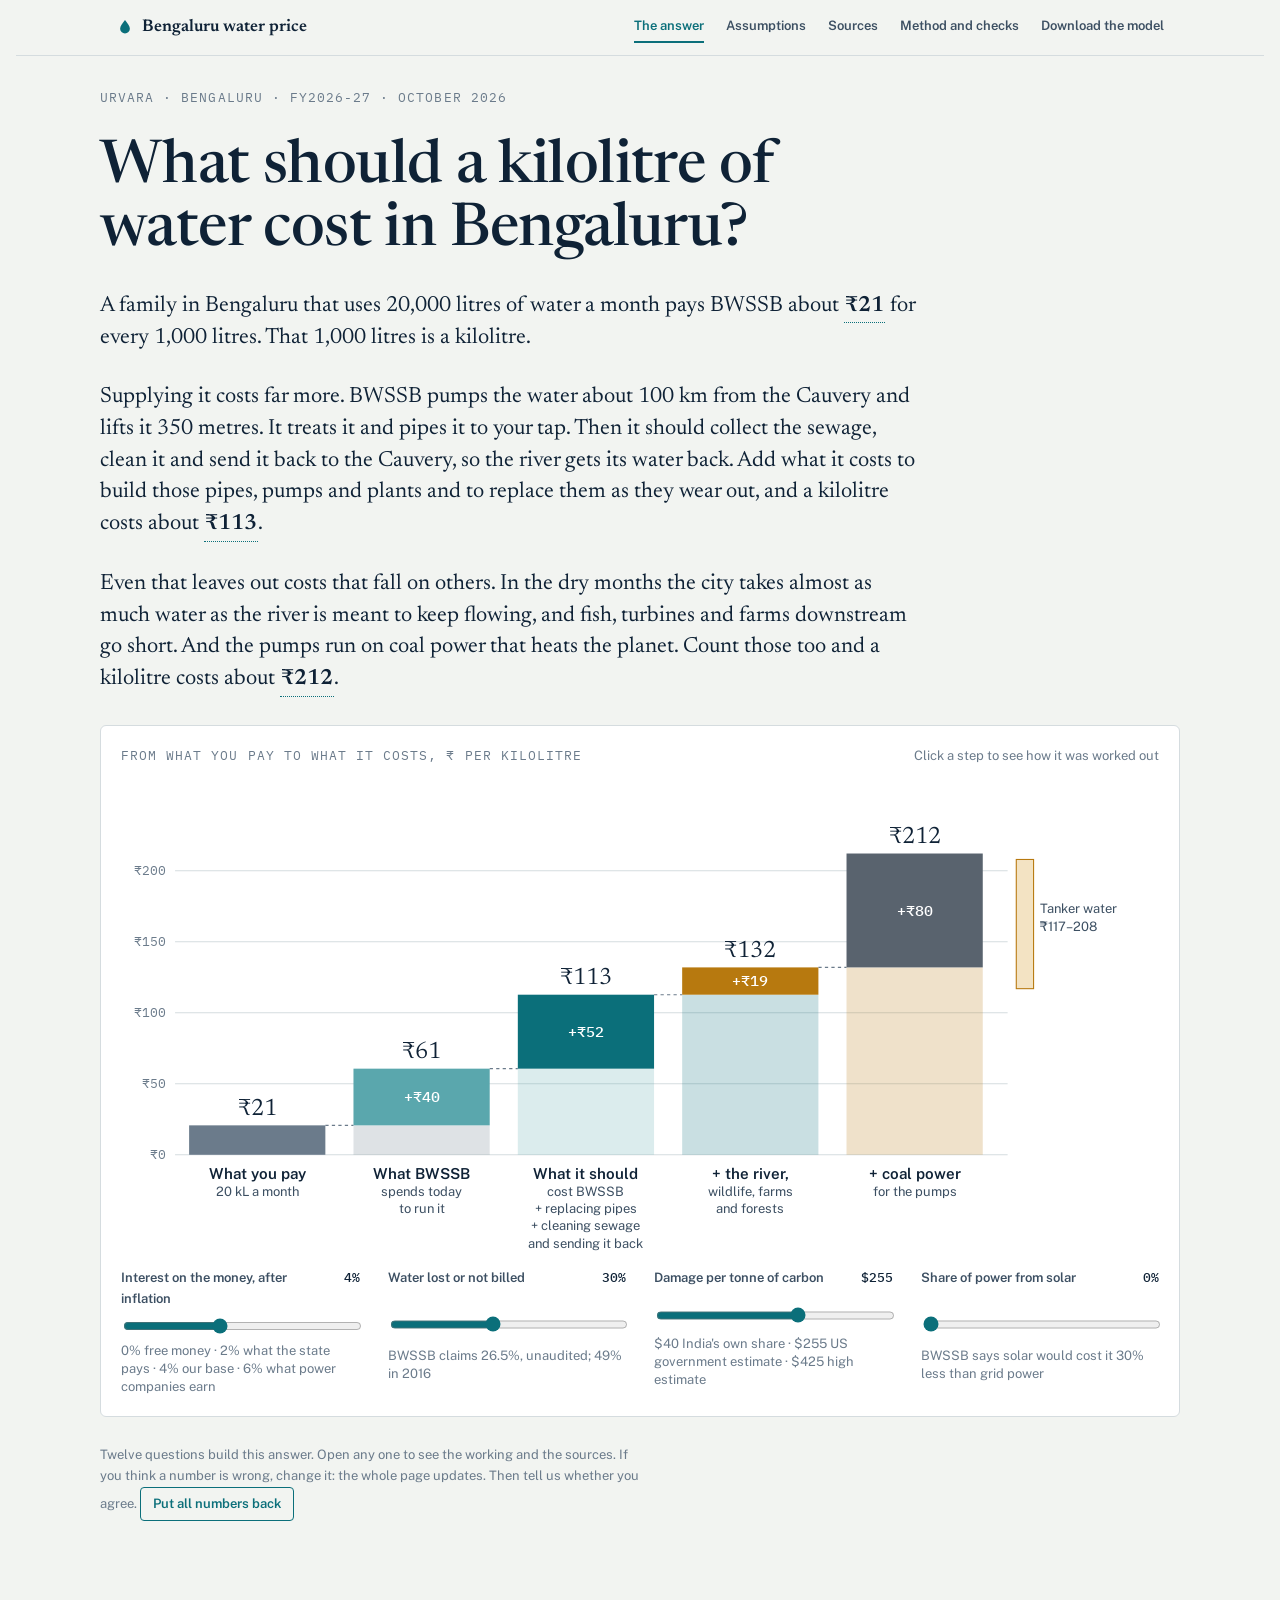
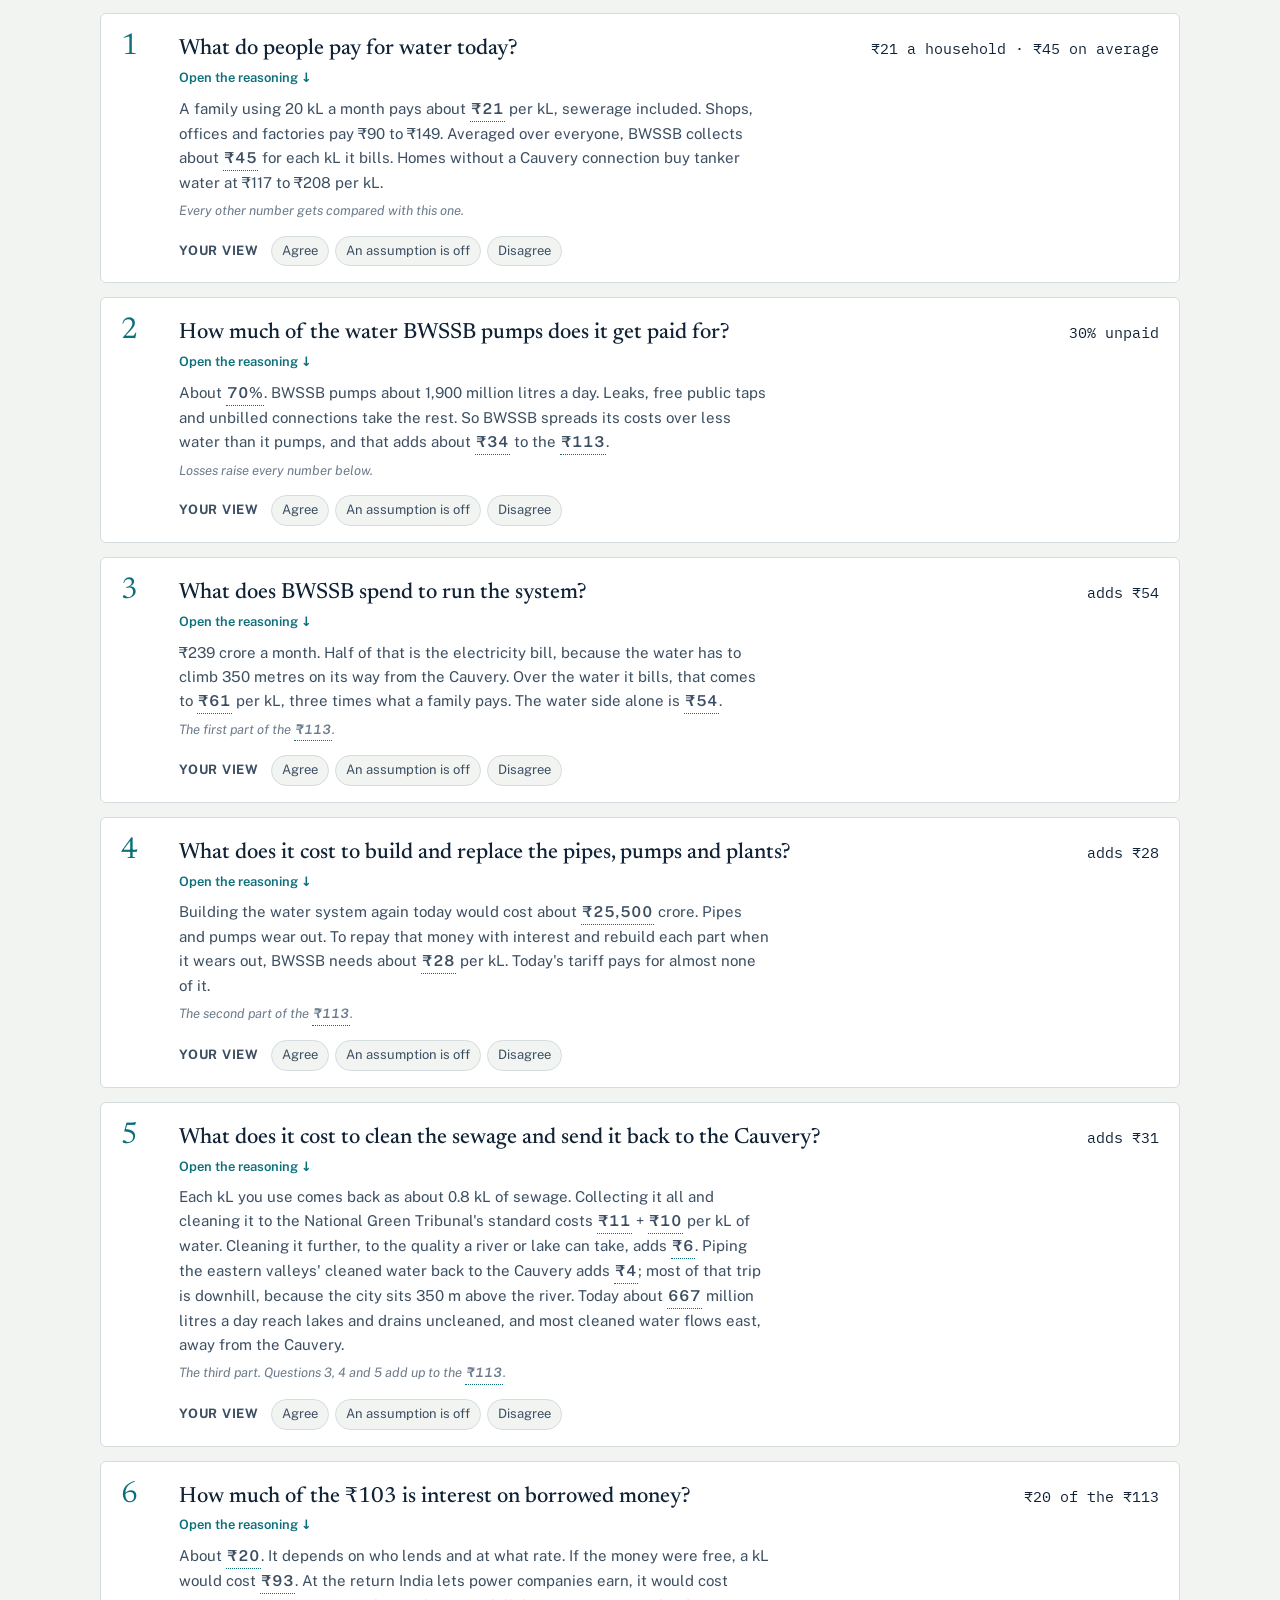
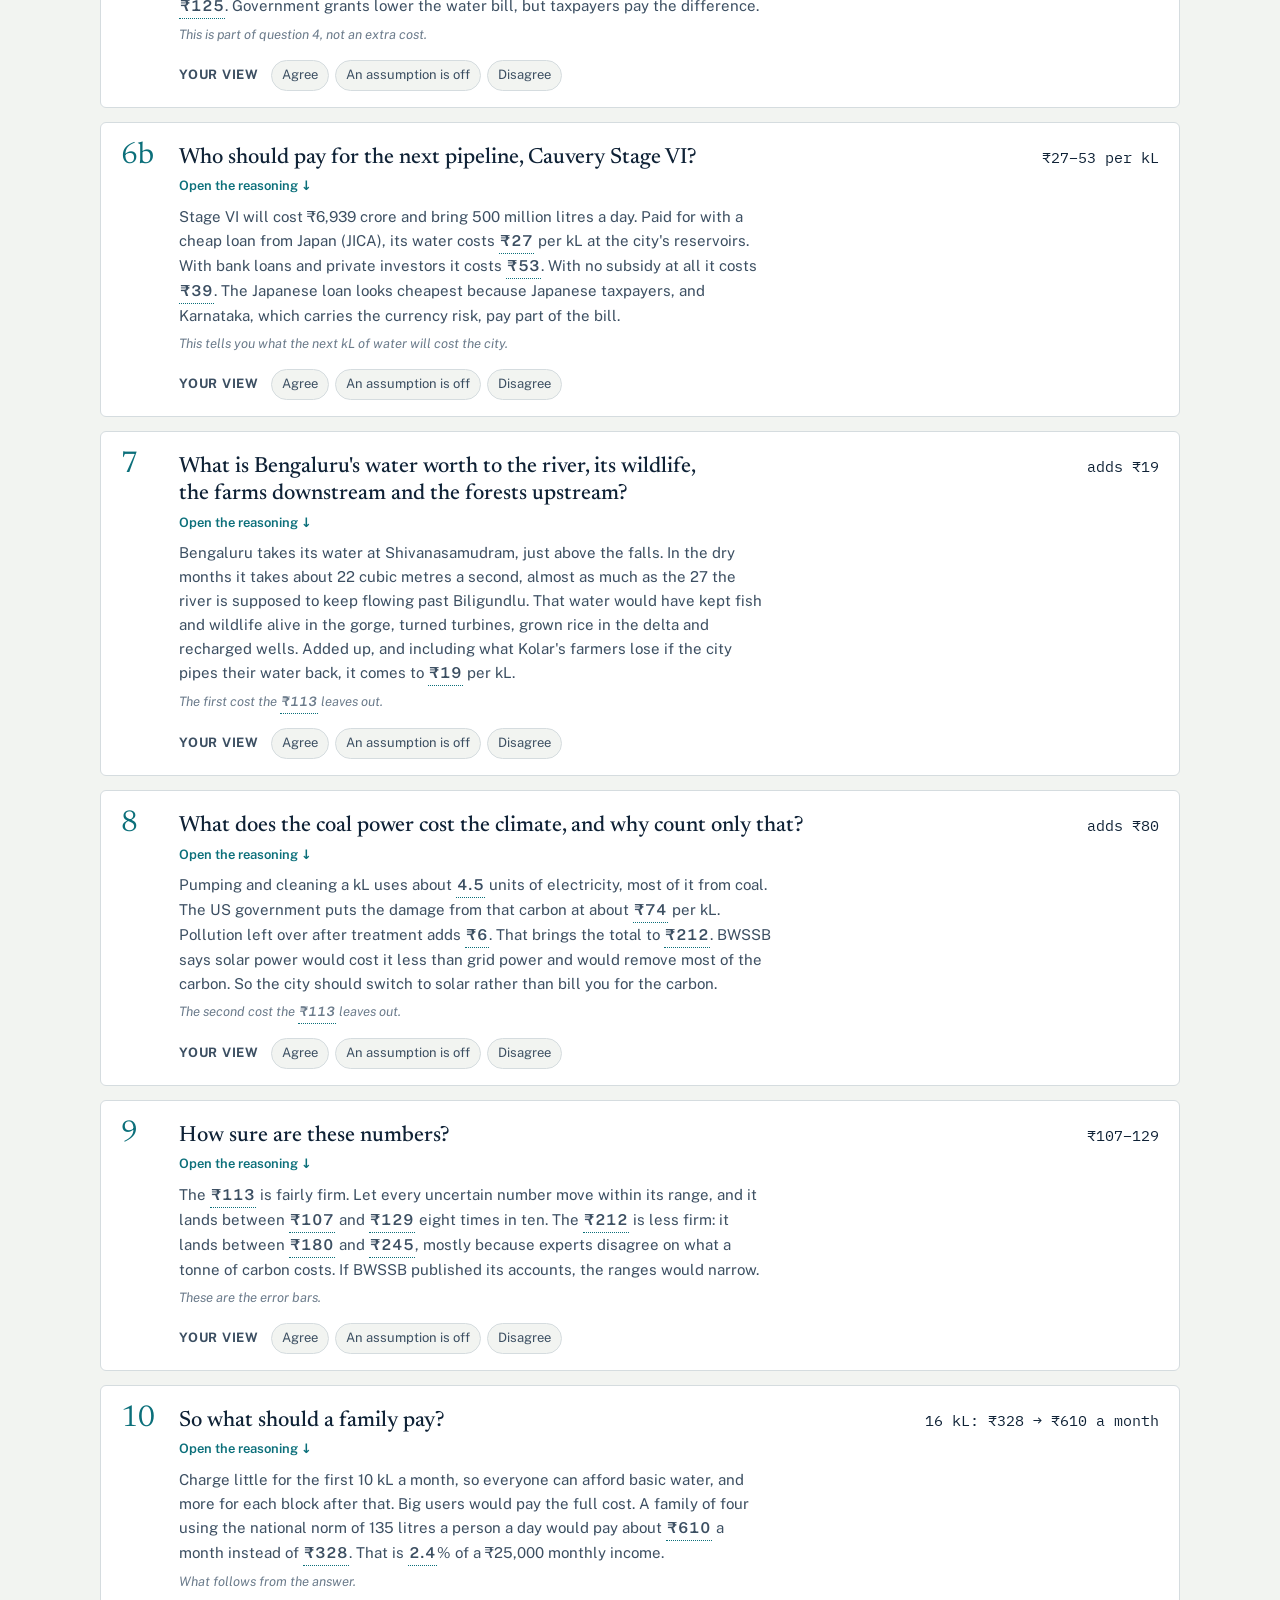
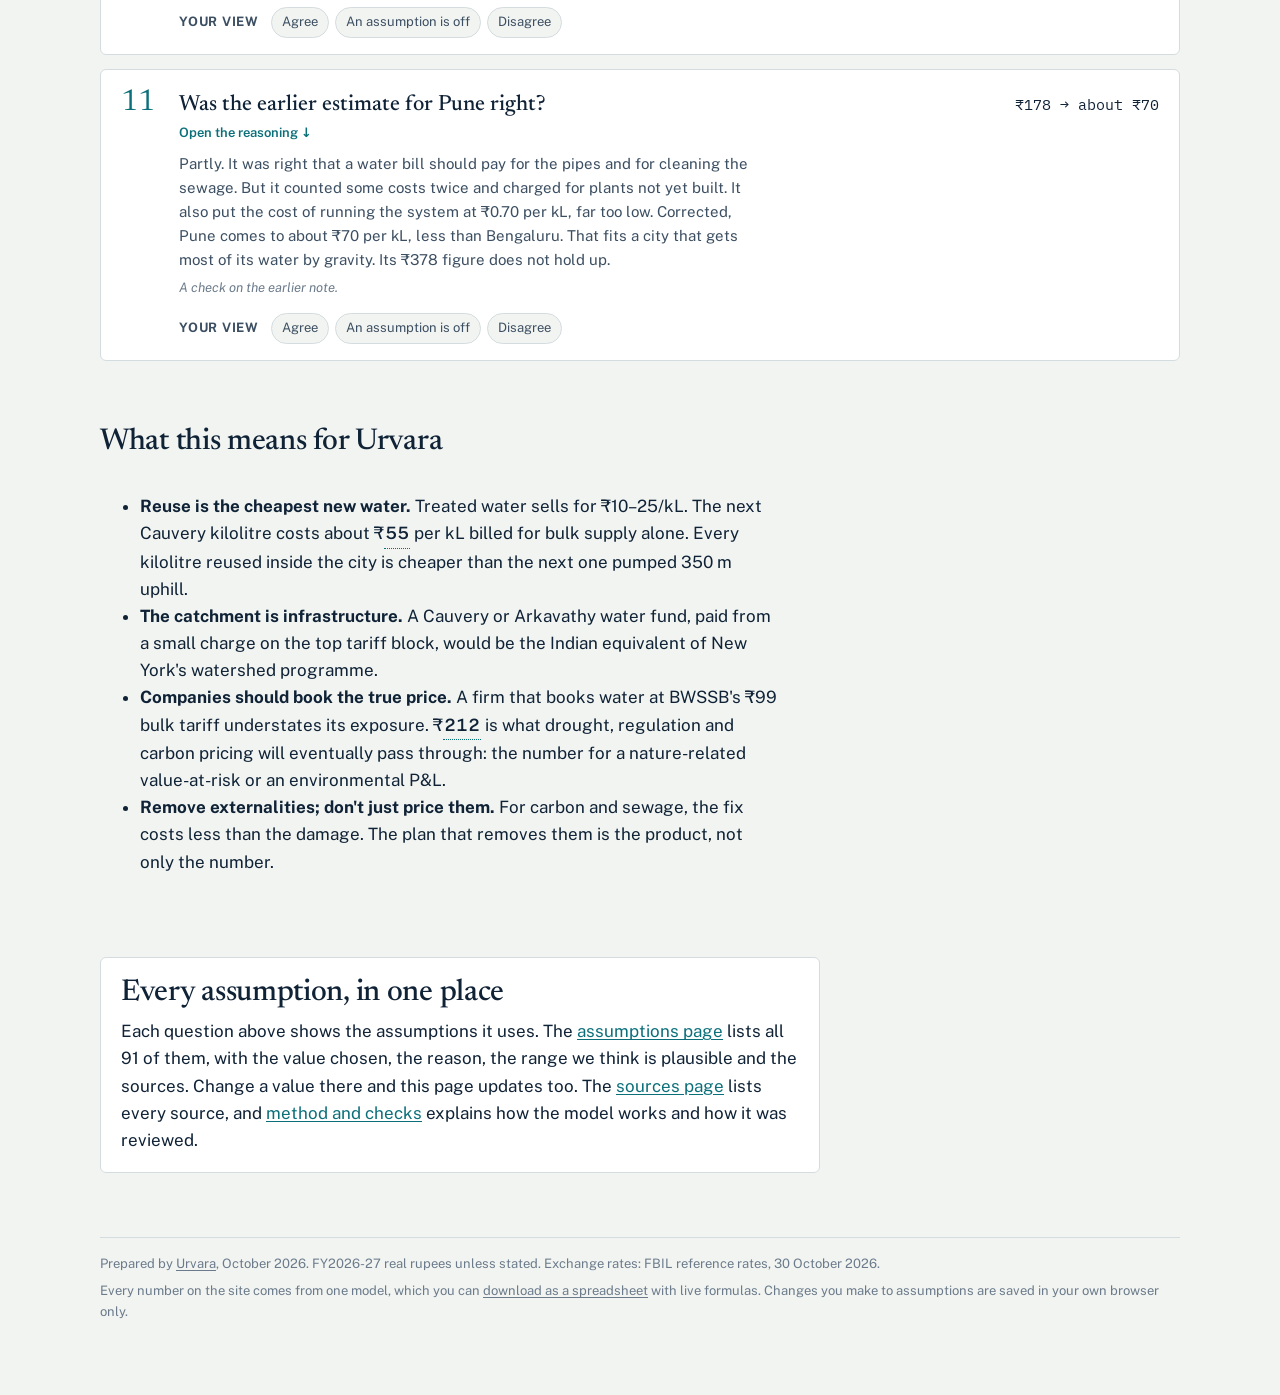
==== index.html @ f4e7eac3 "Publish the Bengaluru water price site Question-by-question answer to what a kilolitre of water shou" ====
<!doctype html>
<html lang="en">
<head>
<meta charset="utf-8">
<meta name="viewport" content="width=device-width,initial-scale=1,viewport-fit=cover">
<title>What should a kilolitre of water cost in Bengaluru?</title>
<meta name="description" content="A question-by-question answer to the true price of water in Bengaluru, from what households pay (₹21 a kilolitre) to what it costs to supply, clean, return and replace. Every assumption is sourced and editable.">
<meta property="og:title" content="What should a kilolitre of water cost in Bengaluru?">
<meta property="og:description" content="A question-by-question answer to the true price of water in Bengaluru, from what households pay (₹21 a kilolitre) to what it costs to supply, clean, return and replace. Every assumption is sourced and editable.">
<link rel="icon" href="data:image/svg+xml,%3Csvg%20xmlns%3D%22http%3A%2F%2Fwww.w3.org%2F2000%2Fsvg%22%20viewBox%3D%220%200%2024%2024%22%3E%3Cpath%20d%3D%22M12%202.5c3.6%204.6%206.5%208.3%206.5%2011.7a6.5%206.5%200%200%201-13%200C5.5%2010.8%208.4%207.1%2012%202.5z%22%20fill%3D%22%230b6f7a%22%2F%3E%3C%2Fsvg%3E">
<link rel="preconnect" href="https://fonts.googleapis.com">
<link rel="preconnect" href="https://fonts.gstatic.com" crossorigin>
<link rel="stylesheet" href="https://fonts.googleapis.com/css2?family=Newsreader:opsz,wght@6..72,400;6..72,500;6..72,600&family=Public+Sans:ital,wght@0,400;0,500;0,600;0,700;1,400&family=IBM+Plex+Mono:wght@400;500&display=swap">
<link rel="stylesheet" href="assets/site.css">
<style>html,body{margin:0}[hidden]{display:none!important}img{max-width:100%}</style>
</head>
<body>
<nav class="site-nav" aria-label="Site"><div class="in" style="padding-left:max(16px,env(safe-area-inset-left,0px));padding-right:max(16px,env(safe-area-inset-right,0px))"><a class="brand" href="index.html"><svg viewBox="0 0 24 24" aria-hidden="true"><path d="M12 2.5c3.6 4.6 6.5 8.3 6.5 11.7a6.5 6.5 0 0 1-13 0C5.5 10.8 8.4 7.1 12 2.5z" fill="var(--water)"/></svg>Bengaluru water price</a><a class="l" href="index.html" aria-current="page">The answer</a><a class="l" href="assumptions.html">Assumptions</a><a class="l" href="sources.html">Sources</a><a class="l" href="method.html">Method and checks</a><a class="l" href="downloads/bengaluru-water-price-model.xlsx" download>Download the model</a></div></nav>
<div class="wrap" id="top">
<header class="hero">
  <div class="eyebrow">Urvara · Bengaluru · FY2026-27 · October 2026</div>
  <h1>What should a kilolitre of water cost in Bengaluru?</h1>
  <div class="lede col prose">
    <p>A family in Bengaluru that uses 20,000 litres of water a month pays BWSSB about <span data-k="r.hh_rate_20" data-pre="₹">0</span> for every 1,000 litres. That 1,000 litres is a kilolitre.</p>
    <p>Supplying it costs far more. BWSSB pumps the water about 100 km from the Cauvery and lifts it 350 metres. It treats it and pipes it to your tap. Then it should collect the sewage, clean it and send it back to the Cauvery, so the river gets its water back. Add what it costs to build those pipes, pumps and plants and to replace them as they wear out, and a kilolitre costs about <span data-k="r.financial" data-pre="₹">0</span>.</p>
    <p>Even that leaves out costs that fall on others. In the dry months the city takes almost as much water as the river is meant to keep flowing, and fish, turbines and farms downstream go short. And the pumps run on coal power that heats the planet. Count those too and a kilolitre costs about <span data-k="r.social" data-pre="₹">0</span>.</p>
  </div>

  <div class="figure answerfig">
    <div class="answer-head"><span class="eyebrow">From what you pay to what it costs, ₹ per kilolitre</span><span class="small">Click a step to see how it was worked out</span></div>
    <svg id="answerbar" viewBox="0 0 960 430" role="img" aria-label="A staircase from what a family pays per kilolitre to what it costs: ₹21 paid, BWSSB's running cost, its full cost, then the farmers and forests, then the climate"></svg>
    <div class="levers">
      <div class="lever"><label for="lv-wacc">Interest on the money, after inflation <output data-var="wacc_real"></output></label><input type="range" id="lv-wacc" data-var="wacc_real"><span class="hint">0% free money · 2% what the state pays · 4% our base · 6% what power companies earn</span></div>
      <div class="lever"><label for="lv-nrw">Water lost or not billed <output data-var="nrw"></output></label><input type="range" id="lv-nrw" data-var="nrw"><span class="hint">BWSSB claims 26.5%, unaudited; 49% in 2016</span></div>
      <div class="lever"><label for="lv-scc">Damage per tonne of carbon <output data-var="scc_usd" data-fmt="usd"></output></label><input type="range" id="lv-scc" data-var="scc_usd"><span class="hint">$40 India's own share · $255 US government estimate · $425 high estimate</span></div>
      <div class="lever"><label for="lv-re">Share of power from solar <output data-var="re_share"></output></label><input type="range" id="lv-re" data-var="re_share"><span class="hint">BWSSB says solar would cost it 30% less than grid power</span></div>
    </div>
  </div>
  <p class="small col">Twelve questions build this answer. Open any one to see the working and the sources. If you think a number is wrong, change it: the whole page updates. Then tell us whether you agree. <span class="changed changed-count" hidden></span> <button class="btn" type="button" data-reset-all>Put all numbers back</button></p>
  <div class="vprog small" id="vprog"></div>
</header>

<section class="qs" aria-label="The questions">

<article class="q" id="q1" data-q="q1" data-vars="revenue_cr_m,tariff_escalation,tanker_rs_kl,sanchari_rs_kl">
  <button class="q-head" type="button" aria-expanded="false"><span class="q-n">1</span><span class="q-t">What do people pay for water today?</span><span class="q-a"><span data-k="r.hh_rate_20" data-pre="₹">21</span> a household · <span data-k="r.avg_revenue" data-pre="₹">45</span> on average</span></button>
  <p class="q-s">A family using 20 kL a month pays about <span data-k="r.hh_rate_20" data-pre="₹">0</span> per kL, sewerage included. Shops, offices and factories pay ₹90 to ₹149. Averaged over everyone, BWSSB collects about <span data-k="r.avg_revenue" data-pre="₹">0</span> for each kL it bills. Homes without a Cauvery connection buy tanker water at ₹117 to ₹208 per kL. <span class="q-role">Every other number gets compared with this one.</span></p>
  <div class="q-body" hidden>
    <div class="col prose">
      <p>BWSSB revised its tariff in April 2025, the first change since 2014, and added a 3% automatic rise every April. In FY27 the domestic slabs are ₹8.76, 14.42, 35.02 and 56.65 per kL, plus a sanitary charge of 50% of the water charge and a meter charge.</p>
    </div>
    <div class="tablewrap"><table>
      <thead><tr><th>Who</th><th>What they pay</th><th class="r">₹/kL</th></tr></thead>
      <tbody>
        <tr><td>Household, 8 kL a month</td><td>₹<span data-k="tb.today8">114</span> a month</td><td class="r"><span data-k="tb.rate8" data-d="1">14.3</span></td></tr>
        <tr><td>Household, 20 kL a month</td><td>₹<span data-k="r.hh_bill_20">415</span> a month</td><td class="r"><span data-k="r.hh_rate_20" data-d="1">20.7</span></td></tr>
        <tr><td>Household, 40 kL a month</td><td>₹<span data-k="tb.today40">–</span> a month</td><td class="r"><span data-k="tb.rate40" data-d="1">–</span></td></tr>
        <tr><td>Commercial and bulk users</td><td>₹60–99/kL + 50% sanitary</td><td class="r">90–149</td></tr>
        <tr><td>BWSSB average, all users</td><td>₹182 cr a month billed, excluding ~₹18 cr of penalties, over water billed</td><td class="r"><span data-k="r.avg_revenue" data-d="1">45</span></td></tr>
        <tr><td>BWSSB Sanchari Cauvery tanker</td><td>₹1,290 for 12 kL</td><td class="r">107</td></tr>
        <tr><td>Private tanker, 2026</td><td>₹1,400–2,500 for 12 kL</td><td class="r">117–208</td></tr>
      </tbody></table></div>
    <div class="col prose"><p>The tanker market does not show the true price. It sells untreated groundwater from an over-drawn aquifer with a cartel margin. It does show that Bengaluru already pays the full cost of water. It just makes the households the pipes don't reach pay it, for worse water. Roughly 40% of the city's water still comes from borewells and tankers; question 9 notes what that would add.</p></div>
  </div>
</article>

<article class="q" id="q2" data-q="q2" data-vars="prod_mld,nrw,nrw_phys_share,nrw_efficient">
  <button class="q-head" type="button" aria-expanded="false"><span class="q-n">2</span><span class="q-t">How much of the water BWSSB pumps does it get paid for?</span><span class="q-a"><span data-k="x.nrw" data-pct data-post="%">30%</span> unpaid</span></button>
  <p class="q-s">About <span data-k="tb.billed_share" data-pct data-post="%">0</span>. BWSSB pumps about 1,900 million litres a day. Leaks, free public taps and unbilled connections take the rest. So BWSSB spreads its costs over less water than it pumps, and that adds about <span data-k="tb.loss_part" data-pre="₹">0</span> to the <span data-k="r.financial" data-pre="₹">0</span>. <span class="q-role">Losses raise every number below.</span></p>
  <div class="q-body" hidden>
    <div class="col prose">
      <p><b>How much is drawn.</b> The design capacity of Stages I–V is 2,225 MLD. Reported drawal runs from 1,650 MLD (WELL Labs, September 2026) to 1,940 MLD (New Indian Express, August 2026). Stage V drew only about 350 of its 775 MLD for 18 months after it opened, because the 110 villages it was built for were still being connected: 89,000 connections by April 2025 against a target of 4 lakh. The model uses 1,900 MLD.</p>
      <p><b>How much is lost.</b> BWSSB says non-revenue water fell from about 51% to 26.5%. The World Bank says 27–28%. No independent water-balance audit exists, and the figure was 49% in 2016. The model uses 30%.</p>
      <p><b>Which losses count.</b> In 2016 about half the losses were physical leaks and half commercial: water used but not billed, including 7,477 free public taps. Commercial losses are water people drink, so they belong in "what it costs to deliver a kL" but not in "what it costs per kL billed". Leaks also recharge the aquifer.</p>
    </div>
    <div class="tablewrap"><table>
      <thead><tr><th>The same full financial cost, divided three ways</th><th class="r">₹/kL</th></tr></thead>
      <tbody>
        <tr><td>Per kL billed (used throughout this page)</td><td class="r"><span data-k="r.financial">104</span></td></tr>
        <tr><td>Per kL delivered, counting water used but not billed</td><td class="r"><span data-k="r.financial_delivered">86</span></td></tr>
        <tr><td>Per kL billed at the 20% losses a regulator would allow</td><td class="r"><span data-k="r.financial_efficient">91</span></td></tr>
      </tbody></table></div>
    <div class="col prose"><p><b>Two official numbers fit this.</b> BWSSB's Chief Engineer gave ₹41/kL as the "average cost of water" in July 2024; the chairman said ₹54/kL in May 2026. Operating spend over water <i>produced</i> gives ₹<span data-k="r.cash_prod">43</span>; over water <i>billed</i>, ₹<span data-k="r.cash">62</span>. The dates differ, and the chairman may include some loan servicing. So this shows the two figures are consistent, not that they reconcile exactly.</p></div>
  </div>
</article>

<article class="q" id="q3" data-q="q3" data-vars="opex_cr_m,energy_cr_m,opex_index,electricity_rs_kwh,sew_share_other,sew_energy_cr_m,reserve_pct">
  <button class="q-head" type="button" aria-expanded="false"><span class="q-n">3</span><span class="q-t">What does BWSSB spend to run the system?</span><span class="q-a">adds <span data-k="tb.a_run" data-pre="₹">54</span></span></button>
  <p class="q-s">₹239 crore a month. Half of that is the electricity bill, because the water has to climb 350 metres on its way from the Cauvery. Over the water it bills, that comes to <span data-k="r.cash" data-pre="₹">0</span> per kL, three times what a family pays. The water side alone is <span data-k="tb.a_run" data-pre="₹">0</span>. <span class="q-role">The first part of the <span data-k="r.financial" data-pre="₹">103</span>.</span></p>
  <div class="q-body" hidden>
    <div class="col prose">
      <p><b>Why Bengaluru is expensive.</b> Most Indian cities take water by gravity from a nearby reservoir. Bengaluru sits about 350 m above the Cauvery at TK Halli and 100–120 km away. JICA's design consultant gives 120 km and 360 m; the World Bank and S. Vishwanath have used 300 m. Every litre passes through pumping stations at TK Halli, Harohalli and Tataguni. BWSSB's Cauvery power bill was ₹86 cr a month in October 2025, and all its electricity ₹124 cr of ₹239 cr in August 2025.</p>
      <p>That is ₹<span data-k="r.cash_energy">32</span> per kL billed for power alone, more than a household pays for water and sewerage together. At KERC's HT-1 tariff the bill implies about <span data-k="r.kwh_prod" data-d="1">2.8</span> kWh per kL produced across all loads. Vishwanath's figure for the bulk lift alone is 1.88 kWh per kL.</p>
      <p><b>What is assumed.</b> The ₹239 cr is treated as pure operating cost, which is how The Hindu reported it ("not accounting for debt repayment and depreciation"). BWSSB publishes no recent audited accounts. If ₹40–50 cr a month were loan servicing, the utility's full cost would fall by ₹10–12. The split between water and sewerage is also an assumption; the cards below show it.</p>
    </div>
    <div class="tablewrap"><table>
      <thead><tr><th>Line</th><th class="r">₹/kL billed</th></tr></thead>
      <tbody>
        <tr><td>Electricity, all of BWSSB</td><td class="r"><span data-k="r.cash_energy" data-d="1">32</span></td></tr>
        <tr><td>Today's cash cost, water and sewerage</td><td class="r"><span data-k="r.cash" data-d="1">62</span></td></tr>
        <tr><td>Of which water operations</td><td class="r"><span data-k="r.l_water_om" data-d="1">51</span></td></tr>
        <tr><td>+ Working capital, about a month of opex</td><td class="r"><span data-k="r.l_reserve" data-d="1">3</span></td></tr>
        <tr class="total"><td>Added to the answer by this question</td><td class="r"><span data-k="tb.a_run" data-d="1">54</span></td></tr>
      </tbody></table></div>
  </div>
</article>

<article class="q" id="q4" data-q="q4" data-vars="bulk_cap_mld,bulk_cr_mld,dist_km,dist_cr_km,misc_cr,life_bulk,life_misc,wacc_real">
  <button class="q-head" type="button" aria-expanded="false"><span class="q-n">4</span><span class="q-t">What does it cost to build and replace the pipes, pumps and plants?</span><span class="q-a">adds <span data-k="r.l_water_cap" data-pre="₹">28</span></span></button>
  <p class="q-s">Building the water system again today would cost about <span data-k="tb.water_assets" data-pre="₹" data-r="500">0</span> crore. Pipes and pumps wear out. To repay that money with interest and rebuild each part when it wears out, BWSSB needs about <span data-k="r.l_water_cap" data-pre="₹">0</span> per kL. Today's tariff pays for almost none of it. <span class="q-role">The second part of the <span data-k="r.financial" data-pre="₹">103</span>.</span></p>
  <div class="q-body" hidden>
    <div class="col prose">
      <p><b>How the ₹28 is worked out.</b> Each part of the system is priced at what it would cost to build today. For each part, the model works out a fixed yearly payment that repays the money with interest over the part's life, so the city can rebuild it when it wears out. Think of it as a home loan that never ends. That one payment covers interest, repayment and replacement, so the model does not add depreciation or maintenance spending on top. That would count the same money twice.</p>
      <p><b>What the system would cost to build.</b> The intake, treatment plants, 100-plus km of big pipes and pumping stations are priced at ₹7 crore for each million litres a day they can carry. Stage V cost ₹5.6 to 7.1 crore, and Stage VI is budgeted at ₹13.9 crore. The 14,194 km of pipes under the city's streets are priced at ₹0.6 crore per km, including tanks and boosters. That last figure is the least certain number in this question.</p>
    </div>
    <div class="tablewrap"><table>
      <thead><tr><th>Asset</th><th class="r">Replacement cost, ₹ cr</th><th class="r">Life, years</th><th class="r">₹/kL billed</th></tr></thead>
      <tbody>
        <tr><td>Bulk supply, 2,225 MLD</td><td class="r"><span data-k="tb.as_bulk">15,575</span></td><td class="r"><span data-k="x.life_bulk">40</span></td><td class="r"><span data-k="tb.c_bulk" data-d="1">–</span></td></tr>
        <tr><td>Distribution, 14,194 km</td><td class="r"><span data-k="tb.as_dist">8,516</span></td><td class="r"><span data-k="x.life_bulk">40</span></td><td class="r"><span data-k="tb.c_dist" data-d="1">–</span></td></tr>
        <tr><td>Meters, IT, buildings</td><td class="r"><span data-k="x.misc_cr">1,500</span></td><td class="r"><span data-k="x.life_misc">15</span></td><td class="r"><span data-k="tb.c_misc" data-d="1">–</span></td></tr>
        <tr class="total"><td>Added to the answer by this question</td><td class="r"><span data-k="tb.water_assets">25,591</span></td><td></td><td class="r"><span data-k="r.l_water_cap" data-d="1">28</span></td></tr>
      </tbody></table></div>
  </div>
</article>

<article class="q" id="q5" data-q="q5" data-vars="return_on,sewage_mld,treated_mld,decentral_mld,return_factor,upgrade_rs_kl,sewer_km,sewer_cr_km,stp_cr_mld,life_sewer,life_stp,basin_loss,polish_rs_kl,ret_cr_mld,ret_kwh,ret_om_rs_kl">
  <button class="q-head" type="button" aria-expanded="false"><span class="q-n">5</span><span class="q-t">What does it cost to clean the sewage and send it back to the Cauvery?</span><span class="q-a">adds <span data-k="tb.a_sew" data-pre="₹">21</span></span></button>
  <p class="q-s">Each kL you use comes back as about 0.8 kL of sewage. Collecting it all and cleaning it to the National Green Tribunal's standard costs <span data-k="r.l_sew_om" data-pre="₹">0</span> + <span data-k="r.l_sew_cap" data-pre="₹">0</span> per kL of water. Cleaning it further, to the quality a river or lake can take, adds <span data-k="r.l_polish" data-pre="₹">6</span>. Piping the eastern valleys' cleaned water back to the Cauvery adds <span data-k="r.l_convey" data-pre="₹">4</span>; most of that trip is downhill, because the city sits 350 m above the river. Today about <span data-k="r.gap_mld">667</span> million litres a day reach lakes and drains uncleaned, and most cleaned water flows east, away from the Cauvery. <span class="q-role">The third part. Questions 3, 4 and 5 add up to the <span data-k="r.financial" data-pre="₹">113</span>.</span></p>
  <div class="q-body" hidden>
    <div class="col prose">
      <p><b>How much sewage.</b> BWSSB treats about 1,213 MLD in 34 plants. Apartment and campus plants, which the city requires of large buildings, treat roughly another 150–370 MLD; the model uses 250. Estimates of how much the city generates run from 1,480 MLD (Economic Survey 2025-26) to 2,130 MLD (BWSSB, July 2025) to 2,580 MLD (the minister, September 2026). The official figure is low because it leaves out sewage made from borewell water. The model uses 2,130 MLD.</p>
      <p><b>What it costs.</b> BWSSB's nine new plants, built to NGT nutrient norms, cost ₹2,071 cr for 535 MLD, or ₹3.9 cr per MLD. The sewer network is 11,894 km (BWSSB, 2024). Today's sewerage running cost is about ₹<span data-k="r.sew_unit_today" data-d="1">12</span> per kL treated, plus ₹<span data-k="x.upgrade_rs_kl">3</span> for nutrient removal and polishing.</p>
      <p><b>Who should pay.</b> The model spreads sewer and plant costs over all sewage, including sewage made from borewell water, and charges each kL of piped water only for the sewage it creates. About ₹<span data-k="tb.borewell_gap_cr">1,040</span> cr a year of sewerage cost belongs to borewell users. Today they pay a flat ₹130 a month. Question 10 proposes a metered charge.</p>
      <p><b>Sending it back.</b> Bengaluru drains through three valleys. The Vrishabhavathi valley flows west into the Arkavathy and back to the Cauvery. The Hebbal and Koramangala–Challaghatta valleys flow east: today their cleaned water goes to the Kolar and Chikkaballapur tanks through the K-C Valley and H-N Valley schemes, and the rest to the South Pennar. To give the Cauvery its water back, the eastern water has to be pumped over the ridge, about 70–120 m, and then flows down to the river. The K-C and H-N Valley pipelines cost ₹3.05 and ₹4.5 crore for each million litres a day they carry, so the model uses ₹3.75. Cleaning to river quality costs more than the tribunal's standard: BWSSB's tertiary plant in Vrishabhavathi Valley runs at ₹10–12 per kL, so the model adds ₹7 on top of the nutrient removal already counted.</p>
      <p>Sending the eastern water west would take it away from Kolar's tanks, which now depend on it. Question 7 puts a number on that: on current evidence, Kolar's farmers lose more than the Cauvery gains. The switch shows the price both ways. <label class="tog"><input type="checkbox" data-tog="return_on" checked> Pipe the eastern valleys' water back to the Cauvery</label></p>
      <p><b>Apartments that run their own plants</b> already pay for treatment twice: once in their own STP and once through the sanitary charge on their BWSSB bill. A sewerage charge tied to what is actually sent to BWSSB's sewers would fix that.</p>
    </div>
    <div class="tablewrap"><table>
      <thead><tr><th>Line</th><th class="r">₹/kL billed</th></tr></thead>
      <tbody>
        <tr><td>Sewage operations, everything treated to standard</td><td class="r"><span data-k="r.l_sew_om" data-d="1">11.8</span></td></tr>
        <tr><td>Sewers and plants: ₹<span data-k="tb.as_sew">17,822</span> cr to build today, repaid and rebuilt over their life</td><td class="r"><span data-k="r.l_sew_cap" data-d="1">9.6</span></td></tr>
        <tr><td>Cleaning further, to river quality</td><td class="r"><span data-k="r.l_polish" data-d="1">5.6</span></td></tr>
        <tr><td>Pumping the eastern valleys' water back over the ridge to the Cauvery: pipelines, power, running costs</td><td class="r"><span data-k="r.l_convey" data-d="1">4.1</span></td></tr>
        <tr class="total"><td>Added to the answer by this question</td><td class="r"><span data-k="tb.a_sew" data-d="1">31</span></td></tr>
        <tr class="total"><td>Questions 3 + 4 + 5: the full financial cost</td><td class="r"><span data-k="r.financial" data-d="1">104</span></td></tr>
      </tbody></table></div>
    <div class="col prose"><p>A regulator would start from what BWSSB's existing assets are worth on its books, after wear and grants. We guess that at ₹12,000 crore, because BWSSB doesn't publish it. Allowing a 10% return on that gives about ₹<span data-k="r.regulator">97</span> per kL. S. Vishwanath's own estimate for water plus sewerage is about ₹95. The model's ₹<span data-k="r.financial">104</span> is the higher figure because it pays to rebuild every asset at today's prices.</p></div>
  </div>
</article>

<article class="q" id="q6" data-q="q6" data-vars="wacc_real,grant_share,rab_hist_cr,reg_wacc_nom,reg_dep,gsec_10y,cpi,muni_coupon">
  <button class="q-head" type="button" aria-expanded="false"><span class="q-n">6</span><span class="q-t">How much of the ₹103 is interest on borrowed money?</span><span class="q-a"><span data-k="tb.money" data-pre="₹">22</span> of the <span data-k="r.financial" data-pre="₹">104</span></span></button>
  <p class="q-s">About <span data-k="tb.money" data-pre="₹">0</span>. It depends on who lends and at what rate. If the money were free, a kL would cost <span data-k="tb.w0" data-pre="₹">0</span>. At the return India lets power companies earn, it would cost <span data-k="tb.w6" data-pre="₹">0</span>. Government grants lower the water bill, but taxpayers pay the difference. <span class="q-role">This is part of question 4, not an extra cost.</span></p>
  <div class="q-body" hidden>
    <div class="col prose">
      <p><b>The system view.</b> India's other regulated networks are priced on one formula: revenue = operating cost + depreciation + asset base × allowed return. Electricity does this under KERC, airports under AERA, gas pipelines under PNGRB. Water in Karnataka has no such regime. The model is in real rupees, so its cost of capital is real.</p>
      <p>The state borrows at about 2% real: a 7.4% bond yield less 5.2–5.5% inflation. Municipal bonds price at about 8.5–9.5% nominal, or 3–4% real. A KERC-style regulated utility earns about 6% real. Ofwat allows England's water companies 4.03%. The base case of 4% sits between what the state pays and what a regulator would allow.</p>
    </div>
    <div class="tablewrap"><table>
      <thead><tr><th>Real cost of capital</th><th>What it represents</th><th class="r">Full financial cost ₹/kL</th></tr></thead>
      <tbody>
        <tr><td>0%</td><td>Concessional money, someone else carries the risk</td><td class="r"><span data-k="tb.w0">82</span></td></tr>
        <tr><td>2%</td><td>The state's own borrowing cost</td><td class="r"><span data-k="tb.w2">91</span></td></tr>
        <tr><td>4%</td><td>Base case; close to Ofwat's 4.03%</td><td class="r"><span data-k="tb.w4">104</span></td></tr>
        <tr><td>6%</td><td>An Indian regulated utility (KERC/CERC)</td><td class="r"><span data-k="tb.w6">115</span></td></tr>
      </tbody></table></div>
    <div class="col prose">
      <p><b>Grants move cost; they do not remove it.</b> AMRUT 2.0 pays 25% of new project cost for cities over 10 lakh. Grant-funded assets earn no return and no depreciation in the tariff, the way CERC treats consumer contributions. Every 25% of capital paid by grants takes about ₹10/kL off the bill and puts it on taxpayers.</p>
      <p><b>A revenue bond is not possible yet.</b> BWSSB bills about ₹2,180 cr a year net of penalties, against about ₹2,870 cr of operating cost, so there is no cash to service debt. A ₹5,000 cr bond at 9% over 10 years needs about ₹780 cr a year, and lenders want 1.3 times that covered. ₹2,870 cr + ₹1,014 cr over 485 million kL billed is about ₹80/kL. That is the average tariff BWSSB would need before it could borrow on its own name.</p>
    </div>
  </div>
</article>

<article class="q" id="q6b" data-q="q6b" data-vars="capex_cr,overrun,pf_mld,build_yrs,pf_life_yrs,power_rs_kl,fixed_cr_yr,insurance,cpi,inr_jpy_dep,jica_rate,bond_rate,ham_rate,ppp_equity,tax">
  <button class="q-head" type="button" aria-expanded="false"><span class="q-n">6b</span><span class="q-t">Who should pay for the next pipeline, Cauvery Stage VI?</span><span class="q-a"><span data-k="pf.jica.t_user" data-pre="₹">28</span>–<span data-k="pf.ppp.t_user">53</span> per kL</span></button>
  <p class="q-s">Stage VI will cost ₹6,939 crore and bring 500 million litres a day. Paid for with a cheap loan from Japan (JICA), its water costs <span data-k="pf.jica.t_user" data-pre="₹">0</span> per kL at the city's reservoirs. With bank loans and private investors it costs <span data-k="pf.ppp.t_user" data-pre="₹">0</span>. With no subsidy at all it costs <span data-k="pf.jica.t_social" data-pre="₹">0</span>. The Japanese loan looks cheapest because Japanese taxpayers, and Karnataka, which carries the currency risk, pay part of the bill. <span class="q-role">This tells you what the next kL of water will cost the city.</span></p>
  <div class="q-body" hidden>
    <div class="col prose">
      <p><b>How a lender would price it.</b> A bank looks at one project, not the whole system. Stage VI costs ₹6,939 crore for 500 million litres a day (Budget 2026-27) and takes about three years to build. The model follows the money year by year. It counts the interest that builds up during construction, a tariff that rises with inflation, insurance, and the taxes a private investor pays. It also assumes the pipeline starts at 45% use and takes four years to fill, because Stage V ran half-empty for 18 months. For each way of paying, it finds the steady price per kL that repays everyone, in today's rupees.</p>
    </div>
    <div class="tablewrap"><table>
      <thead><tr><th>Financing</th><th class="r">Real cost of money</th><th class="r">Users pay</th><th class="r">If grants were charged at the state's borrowing cost</th><th class="r">Flat tariff that repays the loan within its term</th><th class="r">… within 30 years</th><th>Who bears overruns</th></tr></thead>
      <tbody>
        <tr><td>JICA loan via the state<span class="sub" data-note="jica"></span></td><td class="r"><span data-k="pf.jica.wacc_real" data-pct data-d="1" data-post="%">0.3%</span></td><td class="r"><span data-k="pf.jica.t_user" data-d="1">27.7</span></td><td class="r"><span data-k="pf.jica.t_full" data-d="1">27.7</span></td><td class="r"><span data-k="pf.jica.t_lender_tenor" data-d="1">32.0</span></td><td class="r"><span data-k="pf.jica.t_lender_30" data-d="1">30.4</span></td><td>State</td></tr>
        <tr><td>Municipal or revenue bond<span class="sub" data-note="bond"></span></td><td class="r"><span data-k="pf.bond.wacc_real" data-pct data-d="1" data-post="%">3.3%</span></td><td class="r"><span data-k="pf.bond.t_user" data-d="1">36.2</span></td><td class="r"><span data-k="pf.bond.t_full" data-d="1">36.2</span></td><td class="r"><span data-k="pf.bond.t_lender_tenor" data-d="1">59.1</span></td><td class="r"><span data-k="pf.bond.t_lender_30" data-d="1">39.2</span></td><td>State</td></tr>
        <tr><td>Hybrid annuity (HAM)<span class="sub" data-note="ham"></span></td><td class="r"><span data-k="pf.ham.wacc_real" data-pct data-d="1" data-post="%">3.4%</span></td><td class="r"><span data-k="pf.ham.t_user" data-d="1">28.7</span></td><td class="r"><span data-k="pf.ham.t_full" data-d="1">34.7</span></td><td class="r"><span data-k="pf.ham.t_lender_tenor" data-d="1">42.9</span></td><td class="r"><span data-k="pf.ham.t_lender_30" data-d="1">33.1</span></td><td>Contractor</td></tr>
        <tr><td>Commercial PPP, ceiling case<span class="sub" data-note="ppp"></span></td><td class="r"><span data-k="pf.ppp.wacc_real" data-pct data-d="1" data-post="%">7.4%</span></td><td class="r"><span data-k="pf.ppp.t_user" data-d="1">52.8</span></td><td class="r"><span data-k="pf.ppp.t_full" data-d="1">52.8</span></td><td class="r"><span data-k="pf.ppp.t_lender_tenor" data-d="1">53.3</span></td><td class="r"><span data-k="pf.ppp.t_lender_30" data-d="1">41.0</span></td><td>Contractor</td></tr>
        <tr class="total"><td>Real resource cost, at a single 4% real rate</td><td class="r">4.0%</td><td class="r"><span data-k="pf.jica.t_social" data-d="1">38.6</span></td><td></td><td></td><td></td><td></td></tr>
      </tbody></table></div>
    <div class="col prose">
      <p class="small">₹/kL of bulk water at the city's reservoirs. The lender test is the lowest flat real tariff that lets the cash flow, at 1.2× cover (1.3× private), retire the debt within its repayment years, assuming BWSSB buys the water on take-or-pay terms.</p>
      <ul>
        <li><b>The lender changes the price more than the pipes do.</b> The same pipeline gives water at ₹<span data-k="pf.jica.t_user">28</span> per kL with JICA money and ₹<span data-k="pf.ppp.t_user">53</span> with commercial money.</li>
        <li><b>The JICA price hides a subsidy.</b> With no subsidy, Stage VI water costs ₹<span data-k="pf.jica.t_social">39</span>. JICA's lower price works because Japanese taxpayers lend below cost, and Karnataka repays in yen and takes the loss if the rupee falls.</li>
        <li><b>A short loan is a problem.</b> Pipes last 40 years, but a bond has to be repaid in 15. To repay it in time, BWSSB would have to charge about ₹<span data-k="pf.bond.t_lender_tenor">59</span> per kL in those years, instead of ₹<span data-k="pf.bond.t_user">36</span> spread over the pipes' life. Either water costs more for 15 years, the bond gets refinanced, or the state pays. A 30-year loan brings it down to ₹<span data-k="pf.bond.t_lender_30">39</span>.</li>
        <li><b>Private builders carry the risk of cost overruns.</b> Yettinahole's cost rose 179%. With a JICA loan or a bond, the state pays for overruns. Under HAM or a PPP the builder does, and charges for that risk in its bid. Try the overrun slider below.</li>
        <li><b>For the sewage gap, HAM fits.</b> Building plants for the ~670 MLD not treated today, at ₹3.9 cr per MLD, is about ₹2,600 cr; much of the real gap is in sewers that do not reach the plants. On the Namami Gange model the state pays 40% up front, the annuity on the rest is about ₹4 per kL billed for 15 years, and running the plants adds about ₹6–8 more.</li>
      </ul>
    </div>
  </div>
</article>

<article class="q" id="q7" data-q="q7" data-vars="eflow_rs_kl,hydro_w_rs_kl,catchment_rs_kl,raw_oc_rs_kl,hydro_n_rs_kl,delta_rs_kl,gwrech_rs_kl,kolar_rs_kl,basin_loss,lrmc_cr_mld,ngt_cr_mld,gw_share">
  <button class="q-head" type="button" aria-expanded="false"><span class="q-n">7</span><span class="q-t">What is Bengaluru's water worth to the river, its wildlife, the farms downstream and the forests upstream?</span><span class="q-a">adds <span data-k="tb.a_river" data-pre="₹">19</span></span></button>
  <p class="q-s">Bengaluru takes its water at Shivanasamudram, just above the falls. In the dry months it takes about 22 cubic metres a second, almost as much as the 27 the river is supposed to keep flowing past Biligundlu. That water would have kept fish and wildlife alive in the gorge, turned turbines, grown rice in the delta and recharged wells. Added up, and including what Kolar's farmers lose if the city pipes their water back, it comes to <span data-k="tb.a_river" data-pre="₹">19</span> per kL. <span class="q-role">The first cost the <span data-k="r.financial" data-pre="₹">113</span> leaves out.</span></p>
  <div class="q-body" hidden>
    <div class="col prose">
      <p>Some of these values are lost the moment the city takes the water, even if it later sends the water back: the gorge below the intake runs low and the Shivanasamudram turbines lose it. Others are lost only for water that never comes back to the Cauvery: the farms, the Mettur power stations and the delta. With the return pipelines, <span data-k="r.lost_share" data-pct data-post="%">32%</span> of the draw never comes back. Without them, <span data-k="r.lost_share_today" data-pct data-post="%">73%</span>.</p>
    </div>
    <div class="tablewrap"><table>
      <thead><tr><th>What the water would have done</th><th>How we put a number on it</th><th class="r">₹ per kL billed</th></tr></thead>
      <tbody>
        <tr><td>Kept the river alive in the dry months: the gorge below the falls and the fish, mahseer and otters that live in it</td><td>When the river is held to a minimum flow, every litre the city takes in the dry months has to be replaced from somewhere. The cheapest replacement is recycled water, at ₹12–15 per kL. We assume the minimum flow binds for about 30% of what the city takes. This is the least certain line on the page.</td><td class="r"><span data-k="r.l_eflow" data-d="1">5.7</span></td></tr>
        <tr><td>Turned the turbines at Shivanasamudram (126 m of fall)</td><td>0.3 units of electricity per kL, for the share of the year the station is short of water</td><td class="r"><span data-k="r.l_hydro_w" data-d="1">1.0</span></td></tr>
        <tr><td>Paid for the forests in Kodagu and the Western Ghats that keep the river flowing in the dry season</td><td>Bengaluru's share of restoring and protecting the catchment, from Cauvery Calling's costs and water funds in New York and Quito</td><td class="r"><span data-k="r.l_catchment" data-d="1">1.4</span></td></tr>
        <tr><td>Grown rice and sugarcane downstream</td><td>Farmers' net return per kL, averaged over wet years (when the river spills to the sea and an extra kL is worth little) and drought years such as 2023-24 (₹7–11 per kL)</td><td class="r"><span data-k="r.l_agri" data-d="1">1.0</span></td></tr>
        <tr><td>Turned the turbines at Mettur and the barrages in Tamil Nadu</td><td>Same method, 102 m of fall</td><td class="r"><span data-k="r.l_hydro_n" data-d="1">0.4</span></td></tr>
        <tr><td>Held back the sea in the delta and refilled wells</td><td>Tamil Nadu's spending on barrages against seawater, and pumping energy saved</td><td class="r"><span data-k="r.l_delta" data-d="1">0.2</span></td></tr>
        <tr><td>Irrigated Kolar and Chikkaballapur, if the city pipes the eastern valleys' water back to the Cauvery instead</td><td>An IISc team's study of the K-C Valley scheme: about ₹20 of extra farm income per kL. Only charged when the return pipelines are switched on in question 5.</td><td class="r"><span data-k="r.l_kolar" data-d="1">9.6</span></td></tr>
        <tr class="total"><td>Added to the answer by this question</td><td></td><td class="r"><span data-k="tb.a_river" data-d="1">19</span></td></tr>
      </tbody></table></div>
    <div class="col prose">
      <p><b>Why the farm number is small.</b> In about half the years since 1985 the Cauvery delivered all that Tamil Nadu was owed and the surplus ran to the sea. In those years an extra kilolitre grows nothing. In drought years like 2023-24, when the delta lost about 40% of its paddy, a kilolitre was worth ₹7–11. The average across years is about ₹2. Move the slider to see a drought year.</p>
      <p><b>Sending the water back has a price.</b> Piping the eastern valleys' cleaned water to the Cauvery costs about <span data-k="r.l_convey" data-pre="₹">4</span> per kL, and Kolar's farmers lose about <span data-k="r.l_kolar" data-pre="₹">10</span>. The Cauvery gains back only about ₹2. On these numbers, the river is better served if Bengaluru keeps sending that water to Kolar and pays the Cauvery for the dry-month flow it takes. Switch the return off in question 5 to see the difference. The Kolar figure comes from a single study that has not yet been peer reviewed, so treat this as a strong lead, not a settled answer.</p>
      <p><b>Everything this page pays nature.</b> Cleaning the sewage and sending it back (question 5), the river, farms and forests (this question), and the climate and the harm left after treatment (question 8) add up to <span data-k="tb.nature" data-pre="₹">130</span> of the <span data-k="r.social" data-pre="₹">212</span>. Most of the true price of water is what it costs to stop harming nature.</p>
    </div>
  </div>
</article>

<article class="q" id="q8" data-q="q8" data-vars="scc_usd,grid_ef,fx,re_share,residual_rs_kl,electricity_rs_kwh">
  <button class="q-head" type="button" aria-expanded="false"><span class="q-n">8</span><span class="q-t">What does the coal power cost the climate, and why count only that?</span><span class="q-a">adds <span data-k="tb.a_climate" data-pre="₹">76</span></span></button>
  <p class="q-s">Pumping and cleaning a kL uses about <span data-k="r.kwh_billed" data-d="1">0</span> units of electricity, most of it from coal. The US government puts the damage from that carbon at about <span data-k="r.l_carbon" data-pre="₹">0</span> per kL. Pollution left over after treatment adds <span data-k="r.l_residual" data-pre="₹">0</span>. That brings the total to <span data-k="r.social" data-pre="₹">0</span>. BWSSB says solar power would cost it less than grid power and would remove most of the carbon. So the city should switch to solar rather than bill you for the carbon. <span class="q-role">The second cost the <span data-k="r.financial" data-pre="₹">103</span> leaves out.</span></p>
  <div class="q-body" hidden>
    <div class="col prose">
      <p><b>Why carbon, and not every service nature provides?</b> Lakes and wetlands do many useful things. They clean water, hold back floods, cool the city and shelter birds. Researchers put a value on each, per hectare of lake. You can't add those values to the price of a kilolitre, because one kilolitre of water doesn't destroy a hectare of lake. Sewage and builders do.</p>
      <p>So the page counts a cost only when two things are true. One more kilolitre of water has to change it, and no other question can already count it. Cleaning sewage (question 5) already pays for the cleaning a lake can no longer do. Building on lakes is a land problem, and a water bill can't fix it. That leaves the coal power here, and in question 7 the river's dry-month flow, the farms, the turbines and the forests. The table below goes through each service.</p>
      <p><b>When fixing a harm costs less than the harm, fix it.</b> Cleaning sewage costs about <span data-k="r.sew_unit_full" data-pre="₹">26</span> per kL. The green tribunal puts the damage from not cleaning it at about ₹55. Solar power costs BWSSB less than grid power (₹13.35 crore a month against ₹19.13 crore for Stage VI) and removes most of the carbon. Move the solar slider at the top of the page and watch the carbon cost fall.</p>
    </div>
    <div class="tablewrap"><table>
      <thead><tr><th>Service, along the water's path</th><th>Does one more kL change it?</th><th>How it is valued</th><th>Where it sits</th><th class="r">₹/kL</th></tr></thead>
      <tbody>
        <tr><td>River flow in the dry months: fish, birds, the gorge</td><td>Yes, at the intake</td><td>Cost of replacing the flow with recycled water, when the minimum flow binds</td><td>Question 7</td><td class="r"><span data-k="r.l_eflow" data-d="1">5.7</span></td></tr>
        <tr><td>Hydropower at Shivanasamudram and Mettur</td><td>Yes</td><td>Units lost × value of power</td><td>Question 7</td><td class="r"><span data-k="tb.hydro" data-d="1">1.4</span></td></tr>
        <tr><td>Farms, delta and wells downstream</td><td>Yes, for water that never returns</td><td>Farm returns over wet and drought years; sea-water barrages</td><td>Question 7</td><td class="r"><span data-k="tb.downstream" data-d="1">1.2</span></td></tr>
        <tr><td>Forests that keep the river flowing</td><td>Used, never paid for</td><td>Bengaluru's share of upkeep</td><td>Question 7</td><td class="r"><span data-k="r.l_catchment" data-d="1">1.4</span></td></tr>
        <tr><td>Climate: electricity</td><td>Yes, <span data-k="r.kwh_billed" data-d="1">4.3</span> kWh per kL billed</td><td>Social cost of carbon × CEA grid factor</td><td>Here</td><td class="r"><span data-k="r.l_carbon" data-d="1">71</span></td></tr>
        <tr><td>Residual harm after treatment: N₂O, methane, nutrients at NGT limits, sludge</td><td>Yes</td><td>IPCC factors, nutrient and sludge handling</td><td>Here</td><td class="r"><span data-k="r.l_residual" data-d="1">4.8</span></td></tr>
        <tr><td>Purification by lakes and rivers</td><td>Yes, through sewage</td><td>Replacement cost: STPs to NGT norms</td><td>Question 5</td><td class="r"><span data-k="tb.a_sew" data-d="1">21</span></td></tr>
        <tr><td>Health</td><td>Through water quality and sewage</td><td>Prevented by treatment</td><td>Questions 3, 5</td><td class="r">–</td></tr>
        <tr><td>Groundwater recharge</td><td>Leaks <i>add</i> recharge</td><td>A small credit, not counted</td><td>Not priced</td><td class="r">–</td></tr>
        <tr><td>Groundwater depletion</td><td>Not by a piped kL. Borewells cause it.</td><td>Every Bengaluru Urban unit over-exploited; Bengaluru East at 379% of recharge</td><td>Borewell charges</td><td class="r">–</td></tr>
        <tr><td>Flood buffering, biodiversity, recreation, cooling</td><td>Mostly no. Land use drives them.</td><td>IISc: a healthy wetland yields ₹38 lakh/ha/yr; a polluted one ₹7,300</td><td>Land-use rules, property tax</td><td class="r">–</td></tr>
        <tr><td>Biodiversity for its own sake</td><td>Yes</td><td>No defensible number per kL; counted through the dry-month flow above</td><td>Question 7</td><td class="r">–</td></tr>
      </tbody></table></div>
    <div class="col prose">
      <p><b>The carbon price.</b> Carbon is a global externality, so it is valued at global damages: the US EPA's 2023 estimate for emissions in 2025–26, about $200–210 a tonne in 2020 dollars, or about $255 in 2026 dollars. India's own share of global damages is much smaller, about $40 on the same basis. EPA's value at a 1.5% discount rate is about $425. The national grid factor (0.675 t per MWh, CEA 2025-26) is used because Karnataka's grid is interconnected and the marginal plant is coal. The US stopped federal use of these estimates in 2025; the science behind them has not changed.</p>
      <p><b>The ladder is a steady state. Today is not.</b> About <span data-k="r.gap_mld">667</span> MLD of sewage goes untreated, after counting apartment and campus plants. At the NGT's rate of ₹2 cr per MLD a year, that is about ₹<span data-k="r.today_damage">38</span> per kL billed of damage the price does not show. Bellandur and Varthur still receive sewage after ₹576 cr of work. The South Pennar below the city is a CPCB Priority I stretch with BOD up to 146 mg/L. More than 8,000 acres of Tamil Nadu farmland irrigated from Kelavarapalli take the foam.</p>
    </div>
  </div>
</article>

<article class="q" id="q9" data-q="q9" data-vars="">
  <button class="q-head" type="button" aria-expanded="false"><span class="q-n">9</span><span class="q-t">How sure are these numbers?</span><span class="q-a"><span data-k="mc.financial.lo" data-pre="₹">99</span>–<span data-k="mc.financial.hi">119</span></span></button>
  <p class="q-s">The <span data-k="r.financial" data-pre="₹">103</span> is fairly firm. Let every uncertain number move within its range, and it lands between <span data-k="mc.financial.lo" data-pre="₹">0</span> and <span data-k="mc.financial.hi" data-pre="₹">0</span> eight times in ten. The <span data-k="r.social" data-pre="₹">186</span> is less firm: it lands between <span data-k="mc.social.lo" data-pre="₹">0</span> and <span data-k="mc.social.hi" data-pre="₹">0</span>, mostly because experts disagree on what a tonne of carbon costs. If BWSSB published its accounts, the ranges would narrow. <span class="q-role">These are the error bars.</span></p>
  <div class="q-body" hidden>
    <div class="figure">
      <label class="small" for="tornado-target">Sensitivity of</label>
      <select id="tornado-target" class="btn"><option value="financial">the utility's full cost (questions 3–5)</option><option value="social">the full social cost (questions 3–8)</option></select>
      <svg id="tornado" class="ladder" viewBox="0 0 960 300" role="img" aria-label="Tornado chart of the inputs that move the price most"></svg>
      <p class="cap">Each bar moves one input from the low to the high end of its tolerance range, holding the rest at base. The P10–P90 ranges come from 1,500 runs that draw every ranged input from a triangular distribution (low, chosen, high). The inputs are drawn independently, though production, losses and sewage move together in reality, so the ranges are indicative.</p>
    </div>
    <div class="col prose"><p><b>What would narrow the ranges most</b> is data, not modelling:</p>
      <ul>
        <li>BWSSB's audited accounts: debt, depreciation, and the split of operating cost.</li>
        <li>Billed volume by tariff slab.</li>
        <li>An independent water-balance audit of losses.</li>
        <li>Electricity use in kWh.</li>
        <li>A sewage-generation figure that both BWSSB and the state accept.</li>
      </ul>
      <p><b>What this page does not price yet.</b> Roughly 40% of the city's water comes from borewells and tankers. That water has its own cost: pumping energy, an aquifer drawn at 120–380% of recharge, and tanker margins. It deserves its own ladder. So does treated water: BWSSB sends ~440 MLD to Kolar through K-C Valley and ~210 MLD through H-N Valley. As far as we can find, it charges the irrigation department nothing for it, against ₹10–25/kL charged to city buyers.</p>
    </div>
  </div>
</article>

<article class="q" id="q10" data-q="q10" data-vars="fixed_charge,b1_top,b1_rate,b2_top,b2_rate,b3_top,b3_rate,b4_rate,hh_size,lpcd_norm,hh_income_low,hh_income_mid,afford_pct">
  <button class="q-head" type="button" aria-expanded="false"><span class="q-n">10</span><span class="q-t">So what should a family pay?</span><span class="q-a">16 kL: <span data-k="tb.today16" data-pre="₹">328</span> → <span data-k="tb.new16" data-pre="₹">610</span> a month</span></button>
  <p class="q-s">Charge little for the first 10 kL a month, so everyone can afford basic water, and more for each block after that. Big users would pay the full cost. A family of four using the national norm of 135 litres a person a day would pay about <span data-k="tb.new16" data-pre="₹">0</span> a month instead of <span data-k="tb.today16" data-pre="₹">0</span>. That is <span data-k="tb.lowpct16" data-d="1">0</span>% of a ₹25,000 monthly income. <span class="q-role">What follows from the answer.</span></p>
  <div class="q-body" hidden>
    <div class="tablewrap"><table>
      <thead><tr><th>Block, kL a month</th><th class="r">₹/kL, water + sewerage</th><th>Priced at</th></tr></thead>
      <tbody>
        <tr><td>Fixed charge per connection</td><td class="r"><span data-k="x.fixed_charge" data-pre="₹">100</span>/month</td><td>Meter, billing, the service pipe</td></tr>
        <tr><td>0–<span data-k="x.b1_top">10</span>, lifeline</td><td class="r"><span data-k="x.b1_rate">15</span></td><td>About today's all-in rate; the subsidy is paid openly by the state</td></tr>
        <tr><td><span data-k="x.b1_top">10</span>–<span data-k="x.b2_top">20</span></td><td class="r"><span data-k="x.b2_rate">60</span></td><td>About today's cash cost</td></tr>
        <tr><td><span data-k="x.b2_top">20</span>–<span data-k="x.b3_top">40</span></td><td class="r"><span data-k="x.b3_rate">105</span></td><td>The utility's full cost</td></tr>
        <tr><td>Above <span data-k="x.b3_top">40</span></td><td class="r"><span data-k="x.b4_rate">150</span></td><td>Full economic cost plus the signal that the next source (Stage VI, ₹<span data-k="pf.stage.per_billed">55</span>/kL billed for bulk alone) is expensive</td></tr>
      </tbody></table></div>
    <div class="figure">
      <div class="calc">
        <div class="lever">
          <label for="calc-kl">Water used a month <output id="calc-kl-out">16 kL</output></label>
          <input type="range" id="calc-kl" min="2" max="60" step="1" value="16">
          <label for="calc-inc">Household income</label>
          <select id="calc-inc" class="btn"><option value="low">Lower income (₹25,000/month)</option><option value="mid">Middle income (₹75,000/month)</option></select>
          <p class="hint">Proposed bill: <b id="calc-pct">–</b> of income, <b id="calc-perkl">–</b> per kL.</p>
        </div>
        <div class="bills" id="bills" aria-live="polite"></div>
      </div>
    </div>
    <div class="tablewrap"><table>
      <thead><tr><th>Household</th><th class="r">Bill today</th><th class="r">Proposed</th><th class="r">% of ₹25k</th><th class="r">% of ₹75k</th></tr></thead>
      <tbody>
        <tr><td>8 kL</td><td class="r">₹<span data-k="tb.today8">114</span></td><td class="r">₹<span data-k="tb.new8">220</span></td><td class="r"><span data-k="tb.lowpct8" data-d="1">0.9</span>%</td><td class="r"><span data-k="tb.midpct8" data-d="1">0.3</span>%</td></tr>
        <tr><td>16 kL, four people at 135 lpcd</td><td class="r">₹<span data-k="tb.today16">328</span></td><td class="r">₹<span data-k="tb.new16">610</span></td><td class="r"><span data-k="tb.lowpct16" data-d="1">2.4</span>%</td><td class="r"><span data-k="tb.midpct16" data-d="1">0.8</span>%</td></tr>
        <tr><td>25 kL</td><td class="r">₹<span data-k="tb.today25">–</span></td><td class="r">₹<span data-k="tb.new25">–</span></td><td class="r"><span data-k="tb.lowpct25" data-d="1">–</span>%</td><td class="r"><span data-k="tb.midpct25" data-d="1">–</span>%</td></tr>
        <tr><td>40 kL, large house with garden</td><td class="r">₹<span data-k="tb.today40">–</span></td><td class="r">₹<span data-k="tb.new40">–</span></td><td class="r"><span data-k="tb.lowpct40" data-d="1">–</span>%</td><td class="r"><span data-k="tb.midpct40" data-d="1">–</span>%</td></tr>
      </tbody></table></div>
    <div class="col prose"><ul>
      <li><b>The revenue gap.</b> Revenue needed at the utility's full cost is about ₹<span data-k="r.revenue_req_cr">5,059</span> cr a year, against about ₹2,180 cr billed today.</li>
      <li><b>The revenue test.</b> Whether these blocks close that gap depends on how much water each slab bills. BWSSB does not publish that, so the test cannot be run yet. It is the first data request.</li>
      <li><b>The lifeline subsidy.</b> At most about ₹<span data-k="tb.lifeline_cr">1,190</span> cr a year if every connection used its full lifeline, against today's cash deficit of about ₹<span data-k="r.deficit_cr">760</span> cr. The subsidy is larger, but it is explicit and targeted.</li>
      <li><b>Lifelines per dwelling, not per meter.</b> Apartments share one meter across hundreds of flats. The unconnected poor buy from tankers and get no lifeline at all.</li>
      <li><b>Sewerage for borewell users.</b> A metered charge of about ₹<span data-k="r.sew_unit_full">27</span> per kL of sewage would cover the ₹<span data-k="tb.borewell_gap_cr">1,040</span> cr a year their sewage costs. Karnataka's July 2025 groundwater rules already require metering.</li>
      <li><b>Treated water.</b> Price the K-C and H-N Valley transfers at least at their pumping cost. Water that reaches Kolar's tanks for free tells nobody what it cost.</li>
      <li><b>Indexation.</b> Escalate with CPI, not a fixed 3%.</li>
      <li><b>An independent regulator.</b> Someone other than the utility should set the asset base, the allowed losses and the return.</li>
    </ul></div>
  </div>
</article>

<article class="q" id="q11" data-q="q11" data-vars="fx">
  <button class="q-head" type="button" aria-expanded="false"><span class="q-n">11</span><span class="q-t">Was the earlier estimate for Pune right?</span><span class="q-a">₹178 → about ₹70</span></button>
  <p class="q-s">Partly. It was right that a water bill should pay for the pipes and for cleaning the sewage. But it counted some costs twice and charged for plants not yet built. It also put the cost of running the system at ₹0.70 per kL, far too low. Corrected, Pune comes to about ₹70 per kL, less than Bengaluru. That fits a city that gets most of its water by gravity. Its ₹378 figure does not hold up. <span class="q-role">A check on the earlier note.</span></p>
  <div class="q-body" hidden>
    <div class="tablewrap"><table>
      <thead><tr><th>Line in the Pune note</th><th class="r">₹/kL</th><th>Verdict</th></tr></thead>
      <tbody>
        <tr><td>Depreciation on new capex (JICA STPs, trunk sewer)</td><td class="r">14.12</td><td>Legitimate</td></tr>
        <tr><td>Depreciation on <i>future</i> capex (627 MLD by 2050)</td><td class="r">23.01</td><td>Wrong: charges today's users for assets not yet built</td></tr>
        <tr><td>Maintenance capex, 2% of assets</td><td class="r">22.35</td><td>Double count: renewal is what depreciation funds</td></tr>
        <tr><td>"WACC debt service", 8.5% × outstanding debt</td><td class="r">60.40</td><td>Interest only, so legitimate as a return on debt. A nominal rate on a new, undepreciated base front-loads the price.</td></tr>
        <tr><td>Opportunity cost of equity, 8.5%</td><td class="r">33.75</td><td>Legitimate in a regulatory build-up</td></tr>
        <tr><td>Risk reserves</td><td class="r">22.43</td><td>Double count: the return on equity is the payment for risk</td></tr>
        <tr><td>Operations: power, chemicals, staff, sludge</td><td class="r">0.70</td><td>Impossible. Bengaluru's power alone is ₹<span data-k="r.cash_energy">32</span>; a gravity city spends ₹10–15. This line produces the note's "86% capital, 0.4% operations" headline.</td></tr>
        <tr><td>Environmental externality</td><td class="r">1.13</td><td>Unsourced and too small</td></tr>
        <tr><td>Sunk dam capital</td><td class="r">0.29</td><td>Fine</td></tr>
        <tr class="total"><td>Total</td><td class="r">178.18</td><td>Roughly ₹70 corrected. It still omits water treatment, distribution and losses.</td></tr>
      </tbody></table></div>
    <div class="col prose">
      <p><b>The ₹378 figure.</b> The note calls it the 30-year average price. Under the note's own method, the price falls over time, because the return is charged on assets that lose value each year. So the 30-year average should come out <i>below</i> the first year's ₹178, not at twice it. It could only rise if the city sold much less water or built a lot more, and the note shows neither. Question 6b answers what the next kilolitre costs.</p>
      <p><b>The benchmarks:</b></p>
      <ul>
        <li><b>Exchange rate.</b> The note converts at ₹83/USD. FBIL's rate on 30 October 2026 is ₹95.25, so every dollar figure is about 13% too low in rupees.</li>
        <li><b>Singapore.</b> Tier 1 is S$3.24/m³ before GST, not S$2.61.</li>
        <li><b>Delhi airport.</b> The ₹1,261 fee is a projection under appeal; AERA kept the domestic fee at ₹129.</li>
        <li><b>Statutory return.</b> DISCOMs aren't the only Indian utility with one; airports and gas pipelines have one too.</li>
        <li><b>Is water unique?</b> No. Only about 14% of utilities in the World Bank's IBNET database recover full cost.</li>
        <li><b>New York.</b> NYC's $4.89/m³ is correct, about ₹466/kL.</li>
      </ul>
    </div>
    <div class="tablewrap"><table>
      <thead><tr><th>City</th><th>What households pay</th><th class="r">≈ ₹/kL</th></tr></thead>
      <tbody>
        <tr><td>New York</td><td>$13.86 per 100 cu ft, water + sewer, FY27</td><td class="r">466</td></tr>
        <tr><td>Singapore</td><td>S$3.24/m³ Tier 1, before GST</td><td class="r">241</td></tr>
        <tr><td>Sydney</td><td>A$3.41/kL usage, 2026-27</td><td class="r">228</td></tr>
        <tr><td>Bengaluru</td><td>Slabs + 50% sanitary, 20 kL, FY27</td><td class="r"><span data-k="r.hh_rate_20">21</span></td></tr>
        <tr><td>Chennai</td><td>₹8, 20, 32, 51 by slab</td><td class="r">8–51</td></tr>
        <tr><td>Hyderabad</td><td>~₹10/kL; 20 kL free</td><td class="r">0–10</td></tr>
        <tr><td>Delhi</td><td>₹5.27/kL to 20 kL, free if metered; DJB debt ₹66,595 cr</td><td class="r">0–5</td></tr>
        <tr><td>Mumbai</td><td>~₹6/kL residential</td><td class="r">6</td></tr>
      </tbody></table></div>
  </div>
</article>
</section>

<section id="urvara">
  <div class="col prose">
    <h2>What this means for Urvara</h2>
    <ul>
      <li><b>Reuse is the cheapest new water.</b> Treated water sells for ₹10–25/kL. The next Cauvery kilolitre costs about ₹<span data-k="pf.stage.per_billed">55</span> per kL billed for bulk supply alone. Every kilolitre reused inside the city is cheaper than the next one pumped 350 m uphill.</li>
      <li><b>The catchment is infrastructure.</b> A Cauvery or Arkavathy water fund, paid from a small charge on the top tariff block, would be the Indian equivalent of New York's watershed programme.</li>
      <li><b>Companies should book the true price.</b> A firm that books water at BWSSB's ₹99 bulk tariff understates its exposure. ₹<span data-k="r.social">189</span> is what drought, regulation and carbon pricing will eventually pass through: the number for a nature-related value-at-risk or an environmental P&amp;L.</li>
      <li><b>Remove externalities; don't just price them.</b> For carbon and sewage, the fix costs less than the damage. The plan that removes them is the product, not only the number.</li>
    </ul>
  </div>
</section>



<section id="assumptions"><div class="callout"><h2>Every assumption, in one place</h2><p>Each question above shows the assumptions it uses. The <a href="assumptions.html">assumptions page</a> lists all 91 of them, with the value chosen, the reason, the range we think is plausible and the sources. Change a value there and this page updates too. The <a href="sources.html">sources page</a> lists every source, and <a href="method.html">method and checks</a> explains how the model works and how it was reviewed.</p></div></section>


<footer>
  <span>Prepared by <a href="https://urvara.life">Urvara</a>, October 2026. FY2026-27 real rupees unless stated. Exchange rates: FBIL reference rates, 30 October 2026.</span>
  <span>Every number on the site comes from one model, which you can <a href="downloads/bengaluru-water-price-model.xlsx" download>download as a spreadsheet</a> with live formulas. Changes you make to assumptions are saved in your own browser only.</span>
</footer>
</div>
<div id="pop" hidden role="dialog" aria-modal="false" aria-labelledby="pop-h"></div>
<script src="assets/app.js"></script>
</body>
</html>
---- assets/site.css ----
/* Layout: one reading column (~68ch) that widens for exhibits; the price ladder is drawn as the
   pipe's climb from the Cauvery to the city, because the cost rises with the lift. */
:root {
  --paper: #f2f4f1;        /* cool mineral paper */
  --sheet: #ffffff;
  --ink: #0f2236;          /* river navy */
  --ink-2: #3c4f62;
  --ink-3: #6b7b8b;
  --rule: #d5dcdf;
  --water: #0b6f7a;        /* Cauvery teal */
  --water-2: #5aa7ad;
  --water-3: #b9dcdd;
  --ochre: #b7790f;        /* the gap: what someone else pays */
  --ochre-soft: #f3e3c3;
  --carbon: #59636e;
  --good: #2f7d4f; --bad: #b0542a; --ugly: #7b2b3a;
  --focus: #0b6f7a;
  --f-display: "Newsreader", "Iowan Old Style", Georgia, serif;
  --f-body: "Public Sans", "Segoe UI", system-ui, sans-serif;
  --f-data: "IBM Plex Mono", ui-monospace, "SFMono-Regular", Menlo, monospace;
  --s-0: .8125rem; --s-1: .9375rem; --s-2: 1.0625rem; --s-3: 1.375rem; --s-4: 1.875rem; --s-5: 2.75rem; --s-6: 3.75rem;
}
@media (prefers-color-scheme: dark) { :root:not([data-theme="light"]) {
  --paper: #0b1520; --sheet: #111e2b; --ink: #e4ebef; --ink-2: #b3c0ca; --ink-3: #8293a1; --rule: #253545;
  --water: #4fb3bc; --water-2: #7cc6cc; --water-3: #1d4a52; --ochre: #e2a740; --ochre-soft: #3a2c12;
  --carbon: #9aa5b0; --good: #6cc191; --bad: #e38a5e; --ugly: #e07b8e; --focus: #4fb3bc; color-scheme: dark } }
:root[data-theme="dark"] {
  --paper: #0b1520; --sheet: #111e2b; --ink: #e4ebef; --ink-2: #b3c0ca; --ink-3: #8293a1; --rule: #253545;
  --water: #4fb3bc; --water-2: #7cc6cc; --water-3: #1d4a52; --ochre: #e2a740; --ochre-soft: #3a2c12;
  --carbon: #9aa5b0; --good: #6cc191; --bad: #e38a5e; --ugly: #e07b8e; --focus: #4fb3bc; color-scheme: dark }

* { box-sizing: border-box; }
body { background: var(--paper); color: var(--ink); font-family: var(--f-body); font-size: var(--s-2); line-height: 1.6;
  padding-left: max(16px, env(safe-area-inset-left, 0px)); padding-right: max(16px, env(safe-area-inset-right, 0px)); }
.wrap { max-width: 1080px; margin: 0 auto; padding-block: 40px 96px; display: grid; gap: 64px; }
.col { max-width: 68ch; }
h1, h2, h3 { font-family: var(--f-display); font-weight: 500; text-wrap: balance; letter-spacing: -.01em; margin: 0; }
h1 { font-size: clamp(2.25rem, 5vw, var(--s-6)); line-height: 1.05; }
h2 { font-size: var(--s-4); line-height: 1.15; }
h3 { font-size: var(--s-3); line-height: 1.25; }
p { margin: 0; }
.prose { display: grid; gap: 1em; }
.eyebrow { font-family: var(--f-data); font-size: var(--s-0); letter-spacing: .08em; text-transform: uppercase; color: var(--ink-3); }
.lede { font-size: var(--s-3); line-height: 1.45; font-family: var(--f-display); color: var(--ink); }
.lede p + p { margin-top: .2em; }
a { color: var(--water); text-underline-offset: 2px; }
a:focus-visible, button:focus-visible, input:focus-visible, summary:focus-visible, select:focus-visible { outline: 2px solid var(--focus); outline-offset: 2px; border-radius: 3px; }
section { display: grid; gap: 24px; }
.mono, .tab { font-family: var(--f-data); font-variant-numeric: tabular-nums; }
small, .small { font-size: var(--s-0); color: var(--ink-3); }

/* Live numbers: every model-bound figure is a button that opens its working */
.num { font: inherit; font-variant-numeric: tabular-nums; color: inherit; background: none; border: 0; padding: 0 1px; cursor: pointer;
  border-bottom: 1.5px dotted var(--water); font-weight: 600; }
.num:hover { background: var(--water-3); }
.num.static { border-bottom-color: var(--ink-3); font-weight: inherit; }
.big .num { border-bottom-width: 3px; }

/* Hero */
.hero { display: grid; gap: 28px; }
.answer { display: grid; grid-template-columns: repeat(auto-fit, minmax(180px, 1fr)); gap: 0; border-top: 1px solid var(--ink); border-bottom: 1px solid var(--rule); }
.answer > div { padding: 16px 16px 18px 0; display: grid; gap: 4px; align-content: start; }
.answer > div + div { padding-left: 16px; border-left: 1px solid var(--rule); }
.answer .v { font-family: var(--f-display); font-size: var(--s-5); line-height: 1; font-variant-numeric: tabular-nums; }
.answer .v.gap { color: var(--ochre); }
.answer .v.true { color: var(--water); }

/* Ladder chart */
.figure { background: var(--sheet); border: 1px solid var(--rule); border-radius: 6px; padding: 20px; display: grid; gap: 16px; min-width: 0; }
.figure svg { width: 100%; height: auto; display: block; overflow: visible; }
.figure .cap { font-size: var(--s-0); color: var(--ink-3); max-width: 80ch; }
.ladder text { font-family: var(--f-body); fill: var(--ink-2); font-size: 13px; }
.ladder .val { font-family: var(--f-data); fill: var(--ink); font-size: 14px; font-weight: 500; }
.ladder .band { stroke: var(--ink-3); stroke-width: 1.5; }

/* Levers */
.levers { display: grid; grid-template-columns: repeat(auto-fit, minmax(220px, 1fr)); gap: 16px 28px; }
.lever { display: grid; gap: 6px; }
.lever label { font-size: var(--s-0); font-weight: 600; color: var(--ink-2); display: flex; justify-content: space-between; gap: 8px; }
.lever output { font-family: var(--f-data); color: var(--ink); font-weight: 500; }
.lever .hint { font-size: var(--s-0); color: var(--ink-3); line-height: 1.4; }
input[type=range] { width: 100%; accent-color: var(--water); }
.btn { font: inherit; font-size: var(--s-0); font-weight: 600; color: var(--water); background: transparent; border: 1px solid var(--water); border-radius: 4px; padding: 6px 12px; cursor: pointer; }
.btn:hover { background: var(--water-3); }
.changed { display: inline-block; font-size: var(--s-0); font-family: var(--f-data); background: var(--ochre-soft); color: var(--ink); padding: 2px 8px; border-radius: 3px; }

/* Tables */
.tablewrap { overflow-x: auto; min-width: 0; }
table { border-collapse: collapse; width: 100%; font-size: var(--s-1); }
th, td { text-align: left; padding: 9px 12px 9px 0; border-bottom: 1px solid var(--rule); vertical-align: top; }
th { font-size: var(--s-0); font-weight: 600; color: var(--ink-3); letter-spacing: .02em; border-bottom: 1px solid var(--ink); }
td.r, th.r { text-align: right; font-family: var(--f-data); font-variant-numeric: tabular-nums; white-space: nowrap; }
tr.total td { font-weight: 700; border-top: 1px solid var(--ink); border-bottom: 0; }
td .sub { display: block; font-size: var(--s-0); color: var(--ink-3); line-height: 1.45; margin-top: 2px; }

/* Good / bad / ugly */
.gbu { display: grid; grid-template-columns: repeat(auto-fit, minmax(260px, 1fr)); gap: 24px; }
.gbu > div { display: grid; gap: 10px; align-content: start; border-top: 3px solid var(--k); padding-top: 12px; }
.gbu h3 { color: var(--k); font-size: var(--s-3); }
.gbu ul { margin: 0; padding-left: 1.1em; display: grid; gap: 8px; font-size: var(--s-1); }

/* Two-column split for exhibits */
.split { display: grid; grid-template-columns: minmax(0, 1fr) minmax(0, 1fr); gap: 32px; align-items: start; }
@media (max-width: 820px) { .split { grid-template-columns: minmax(0, 1fr); } }

/* Calculator */
.calc { display: grid; grid-template-columns: minmax(0, 300px) minmax(0, 1fr); gap: 28px; }
@media (max-width: 720px) { .calc { grid-template-columns: minmax(0, 1fr); } }
.bills { display: grid; gap: 10px; }
.billrow { display: grid; grid-template-columns: 150px minmax(0, 1fr) 96px; gap: 12px; align-items: center; font-size: var(--s-1); }
.billrow .bar { height: 14px; background: var(--water-3); border-radius: 2px; position: relative; }
.billrow .bar > i { position: absolute; inset: 0 auto 0 0; background: var(--c, var(--water)); border-radius: 2px; }
.billrow .amt { font-family: var(--f-data); text-align: right; }
@media (max-width: 480px) { .billrow { grid-template-columns: 110px minmax(0, 1fr) 80px; } }

/* Assumptions register */
.reg { display: grid; gap: 28px; }
.reg-tools { display: flex; flex-wrap: wrap; gap: 12px; align-items: center; }
.reg-tools input[type=search] { font: inherit; font-size: var(--s-1); padding: 7px 10px; border: 1px solid var(--rule); border-radius: 4px; background: var(--sheet); color: var(--ink); min-width: 0; flex: 1 1 220px; }
.reg-group { display: grid; gap: 0; }
.reg-group h3 { font-size: var(--s-2); font-family: var(--f-body); font-weight: 700; padding-bottom: 8px; border-bottom: 1px solid var(--ink); }
.var { border-bottom: 1px solid var(--rule); }
.var > summary { list-style: none; cursor: pointer; display: grid; grid-template-columns: minmax(0, 1fr) auto; gap: 12px; padding: 12px 0; align-items: baseline; }
.var > summary::-webkit-details-marker { display: none; }
.var .vname { font-weight: 600; font-size: var(--s-1); }
.var .vname .badge { margin-left: 8px; }
.var .vval { font-family: var(--f-data); font-size: var(--s-1); white-space: nowrap; }
.var .vval .rng { color: var(--ink-3); font-size: var(--s-0); margin-left: 6px; }
.var.mod .vval { color: var(--ochre); }
.var .body { display: grid; gap: 12px; padding: 0 0 18px; font-size: var(--s-1); }
.var .ctl { display: grid; grid-template-columns: minmax(0, 1fr) 120px auto; gap: 12px; align-items: center; }
.var .ctl input[type=number] { font: inherit; font-family: var(--f-data); font-size: var(--s-1); padding: 5px 8px; width: 100%; border: 1px solid var(--rule); border-radius: 4px; background: var(--sheet); color: var(--ink); }
.var .scale { display: flex; justify-content: space-between; font-family: var(--f-data); font-size: var(--s-0); color: var(--ink-3); }
.var .scale b { color: var(--water); font-weight: 500; }
.srcs { margin: 0; padding-left: 1.1em; display: grid; gap: 6px; }
.srcs li { line-height: 1.45; }
.srcs .says { color: var(--ink-2); }
.badge { display: inline-block; font-family: var(--f-data); font-size: .6875rem; letter-spacing: .06em; text-transform: uppercase; padding: 1px 6px; border-radius: 3px; vertical-align: 2px; border: 1px solid currentColor; }
.badge.sourced { color: var(--water); }
.badge.derived { color: var(--ink-2); }
.badge.assumed { color: var(--ochre); }
.note { font-size: var(--s-0); color: var(--ink-2); background: var(--ochre-soft); padding: 8px 10px; border-radius: 4px; }

/* Popover for a number's working */
#pop { position: fixed; z-index: 30; max-width: min(420px, calc(100vw - 32px)); background: var(--sheet); color: var(--ink); border: 1px solid var(--ink-3);
  border-radius: 6px; box-shadow: 0 12px 32px rgba(10, 25, 40, .18); padding: 16px; font-size: var(--s-1); display: grid; gap: 10px; }
#pop h4 { margin: 0; font-family: var(--f-display); font-size: var(--s-3); font-weight: 500; }
#pop .f { font-family: var(--f-data); font-size: var(--s-0); color: var(--ink-2); white-space: pre-wrap; }
#pop ul { margin: 0; padding-left: 1.1em; display: grid; gap: 4px; font-size: var(--s-0); }
#pop .x { position: absolute; top: 8px; right: 8px; }
@media (max-width: 560px) { #pop { left: 16px !important; right: 16px; bottom: max(16px, env(safe-area-inset-bottom, 0px)); top: auto !important; max-height: 70vh; overflow: auto; } }

.toc { display: flex; flex-wrap: wrap; gap: 6px 18px; font-size: var(--s-0); font-family: var(--f-data); }
.toc a { color: var(--ink-2); text-decoration: none; border-bottom: 1px solid var(--rule); }
.toc a:hover { color: var(--water); }
footer { font-size: var(--s-0); color: var(--ink-3); border-top: 1px solid var(--rule); padding-top: 16px; display: grid; gap: 6px; }

/* Question tree */
:root { --water-dk: #084f57; }
@media (prefers-color-scheme: dark) { :root:not([data-theme="light"]) { --water-dk: #8fd3d9; } }
:root[data-theme="dark"] { --water-dk: #8fd3d9; }
.answerfig { gap: 18px; }
.answer-head { display: flex; flex-wrap: wrap; justify-content: space-between; gap: 8px; align-items: baseline; }
#answerbar .seg { cursor: pointer; outline: none; }
#answerbar .seg:hover rect, #answerbar .seg:focus-visible rect { stroke: var(--ink); stroke-width: 2; }
#answerbar text { font-family: var(--f-body); }
#answerbar .seg-v { fill: var(--sheet); font-family: var(--f-data); font-size: 15px; font-weight: 500; }
#answerbar .seg-q { fill: var(--sheet); font-size: 11px; letter-spacing: .06em; opacity: .9; }
#answerbar .stepv { fill: var(--ink); font-family: var(--f-display); font-size: 22px; }
#answerbar .stepv-s { fill: var(--ink); font-family: var(--f-data); font-size: 14px; font-weight: 500; }
#answerbar .stepinc { fill: var(--sheet); font-family: var(--f-data); font-size: 14px; font-weight: 500; }
#answerbar .lab { fill: var(--ink); font-size: 14px; font-weight: 600; }
#answerbar .axis { fill: var(--ink-3); font-size: 12px; font-family: var(--f-data); }
#answerbar .brk { fill: var(--ink); font-size: 13px; font-weight: 600; }
#answerbar .mk { fill: var(--ink-2); font-size: 12px; }
#answerbar .note-t, .ladder .note-t { fill: var(--ochre); font-size: 12px; }
#answerbar .whisk { stroke: var(--ink); stroke-width: 1; stroke-dasharray: 2 3; opacity: .55; }
.ladder .axis { fill: var(--ink-3); font-size: 12px; font-family: var(--f-data); }
.ladder .lab { fill: var(--ink-2); font-size: 13px; }
.ladder .val-s { fill: var(--ink); font-size: 12px; font-family: var(--f-data); }
.vprog { color: var(--water); font-weight: 600; }
.qs { display: grid; gap: 14px; }
.q { background: var(--sheet); border: 1px solid var(--rule); border-radius: 6px; display: grid; gap: 0; min-width: 0; }
.q.open { border-color: var(--ink-3); }
.q-head { all: unset; box-sizing: border-box; cursor: pointer; display: grid; grid-template-columns: 44px minmax(0, 1fr) auto; gap: 4px 14px; align-items: baseline; padding: 18px 20px 8px; }
.q-head:focus-visible { outline: 2px solid var(--focus); outline-offset: -2px; border-radius: 6px; }
.q-n { font-family: var(--f-display); font-size: var(--s-4); line-height: 1; color: var(--water); grid-row: span 2; }
.q-t { font-family: var(--f-display); font-size: var(--s-3); line-height: 1.25; font-weight: 500; text-wrap: balance; }
.q-a { font-family: var(--f-data); font-size: var(--s-1); color: var(--ink); white-space: nowrap; text-align: right; }
.q-head::after { content: "Open the reasoning ↓"; grid-column: 2; font-size: var(--s-0); color: var(--water); font-weight: 600; }
.q-head[aria-expanded="true"]::after { content: "Close ↑"; }
@media (max-width: 640px) { .q-head { grid-template-columns: 34px minmax(0, 1fr); } .q-a { grid-column: 2; text-align: left; white-space: normal; } .q-n { grid-row: span 3; } }
.q-s { padding: 0 20px 14px calc(20px + 44px + 14px); max-width: calc(68ch + 78px); color: var(--ink-2); font-size: var(--s-1); }
.q-role { display: block; margin-top: 6px; font-size: var(--s-0); color: var(--ink-3); font-style: italic; }
@media (max-width: 640px) { .q-s { padding-left: 20px; } }
.q-body { padding: 8px 20px 20px; display: grid; gap: 20px; border-top: 1px solid var(--rule); min-width: 0; }
.q-body .figure { background: var(--paper); }
.qvars { display: grid; gap: 0; background: var(--paper); border-radius: 6px; padding: 14px 16px; }
.qvars h4 { margin: 0 0 6px; font-size: var(--s-1); display: flex; flex-wrap: wrap; gap: 8px; align-items: baseline; }
.qv { display: grid; gap: 4px; padding: 10px 0; border-top: 1px solid var(--rule); }
.qv-main { display: grid; grid-template-columns: minmax(0, 1fr) auto auto; gap: 12px; align-items: center; font-size: var(--s-1); }
.qv-l { font-weight: 600; }
.qv-c { font-family: var(--f-data); white-space: nowrap; }
.qv-c input { font: inherit; width: 96px; padding: 3px 6px; border: 1px solid var(--rule); border-radius: 4px; background: var(--sheet); color: var(--ink); }
.qv-r { font-family: var(--f-data); font-size: var(--s-0); color: var(--ink-3); white-space: nowrap; }
.qv.mod .qv-c input { border-color: var(--ochre); background: var(--ochre-soft); }
.qv-d summary { cursor: pointer; font-size: var(--s-0); color: var(--water); font-weight: 600; }
.qv-d p { font-size: var(--s-1); margin: 6px 0; }
.qv-d .srcs { font-size: var(--s-0); }
@media (max-width: 640px) { .qv-main { grid-template-columns: minmax(0, 1fr); gap: 4px; } }
.verdict { display: flex; flex-wrap: wrap; gap: 8px 12px; align-items: center; padding: 0 20px 16px calc(20px + 44px + 14px); }
@media (max-width: 640px) { .verdict { padding-left: 20px; } }
.v-l { font-size: var(--s-0); font-weight: 700; color: var(--ink-2); text-transform: uppercase; letter-spacing: .06em; }
.chips { display: flex; flex-wrap: wrap; gap: 6px; }
.chip { font: inherit; font-size: var(--s-0); padding: 4px 10px; border-radius: 999px; border: 1px solid var(--rule); background: var(--paper); color: var(--ink-2); cursor: pointer; }
.chip:hover { border-color: var(--ink-3); }
.chip[aria-pressed="true"][data-v="agree"] { background: var(--good); border-color: var(--good); color: var(--sheet); }
.chip[aria-pressed="true"][data-v="off"] { background: var(--ochre); border-color: var(--ochre); color: var(--sheet); }
.chip[aria-pressed="true"][data-v="disagree"] { background: var(--bad); border-color: var(--bad); color: var(--sheet); }
.v-note { flex-basis: 100%; display: grid; grid-template-columns: minmax(0, 1fr) auto; gap: 6px 10px; align-items: end; }
.v-note label { grid-column: 1 / -1; }
.v-note textarea { font: inherit; font-size: var(--s-1); padding: 6px 8px; border: 1px solid var(--rule); border-radius: 4px; background: var(--sheet); color: var(--ink); resize: vertical; min-width: 0; }
.v-msg { grid-column: 1 / -1; }
.v-others { flex-basis: 100%; margin: 0; padding-left: 1.1em; display: grid; gap: 4px; }
.v-others:empty { display: none; }
.tog { display: inline-flex; gap: 8px; align-items: center; font-weight: 600; color: var(--water); cursor: pointer; margin-left: 4px; }
.tog input { accent-color: var(--water); width: 18px; height: 18px; }
#pop .pv { font-family: var(--f-display); font-size: var(--s-4); line-height: 1; color: var(--water); }

@media (prefers-reduced-motion: no-preference) { .ladder rect, .ladder line, .billrow .bar > i { transition: all .25s ease; } }

/* Site chrome */
.site-nav { position: sticky; top: env(safe-area-inset-top, 0px); z-index: 20; background: var(--paper); border-bottom: 1px solid var(--rule); }
body::before { content: ""; position: fixed; inset: 0 0 auto; height: env(safe-area-inset-top, 0px); z-index: 21; background: var(--paper); }
.site-nav .in { max-width: 1080px; margin: 0 auto; display: flex; flex-wrap: wrap; gap: 6px 22px; align-items: center; padding-block: 12px; }
.site-nav .brand { font-family: var(--f-display); font-size: var(--s-2); font-weight: 600; color: var(--ink); text-decoration: none; margin-right: auto; display: flex; gap: 8px; align-items: center; }
.site-nav .brand svg { width: 18px; height: 18px; }
.site-nav a.l { font-size: var(--s-0); font-weight: 600; color: var(--ink-2); text-decoration: none; padding: 4px 0; border-bottom: 2px solid transparent; }
.site-nav a.l:hover { color: var(--water); }
.site-nav a.l[aria-current="page"] { color: var(--water); border-bottom-color: var(--water); }
.wrap { padding-block: 32px 72px; }
.callout { background: var(--sheet); border: 1px solid var(--rule); border-radius: 6px; padding: 18px 20px; display: grid; gap: 8px; max-width: 72ch; }
.src-group { display: grid; gap: 10px; }
.src-group h3 { font-size: var(--s-2); font-family: var(--f-body); font-weight: 700; border-bottom: 1px solid var(--ink); padding-bottom: 6px; }
.src-list { margin: 0; padding-left: 1.2em; display: grid; gap: 8px; font-size: var(--s-1); max-width: 90ch; }
.src-list .used { color: var(--ink-3); font-size: var(--s-0); }
.dl { display: inline-flex; gap: 10px; align-items: center; font-weight: 600; text-decoration: none; border: 1px solid var(--water); border-radius: 4px; padding: 8px 14px; color: var(--water); }
.dl:hover { background: var(--water-3); }
footer a { color: inherit; }
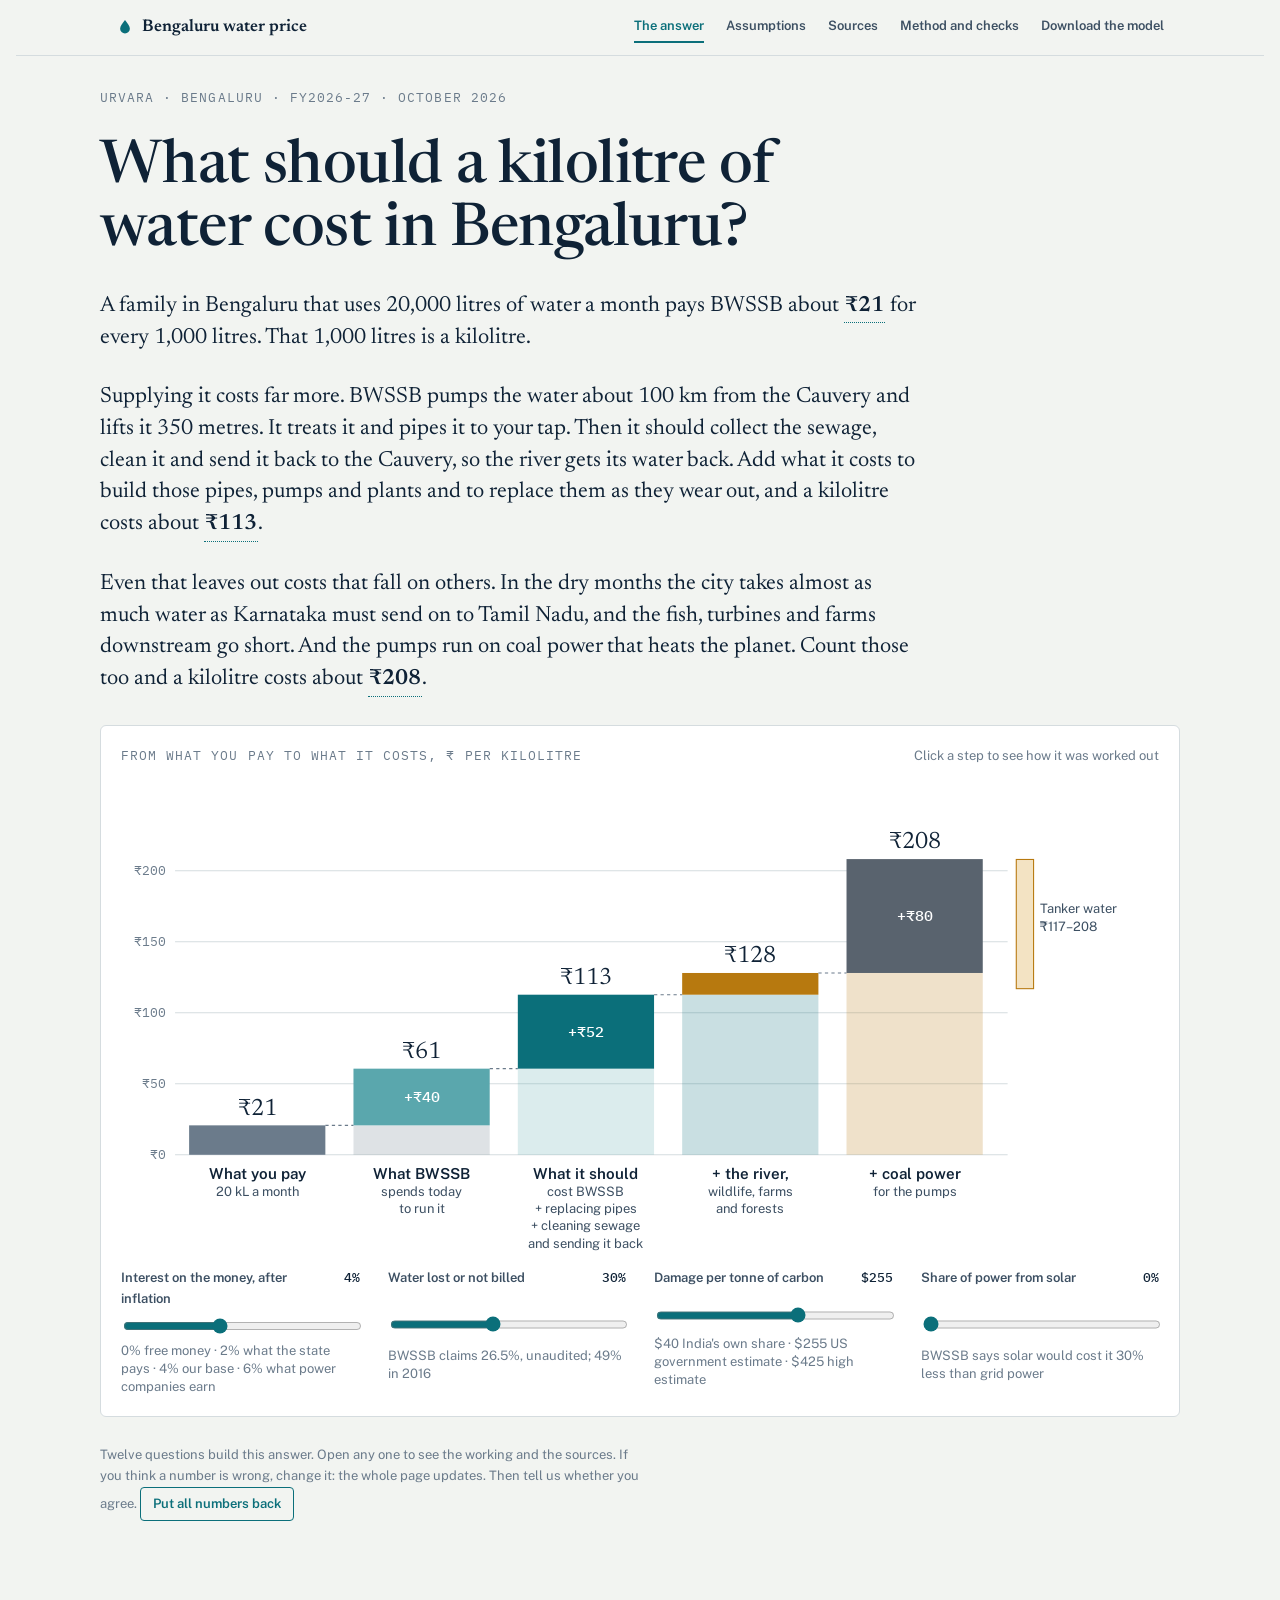
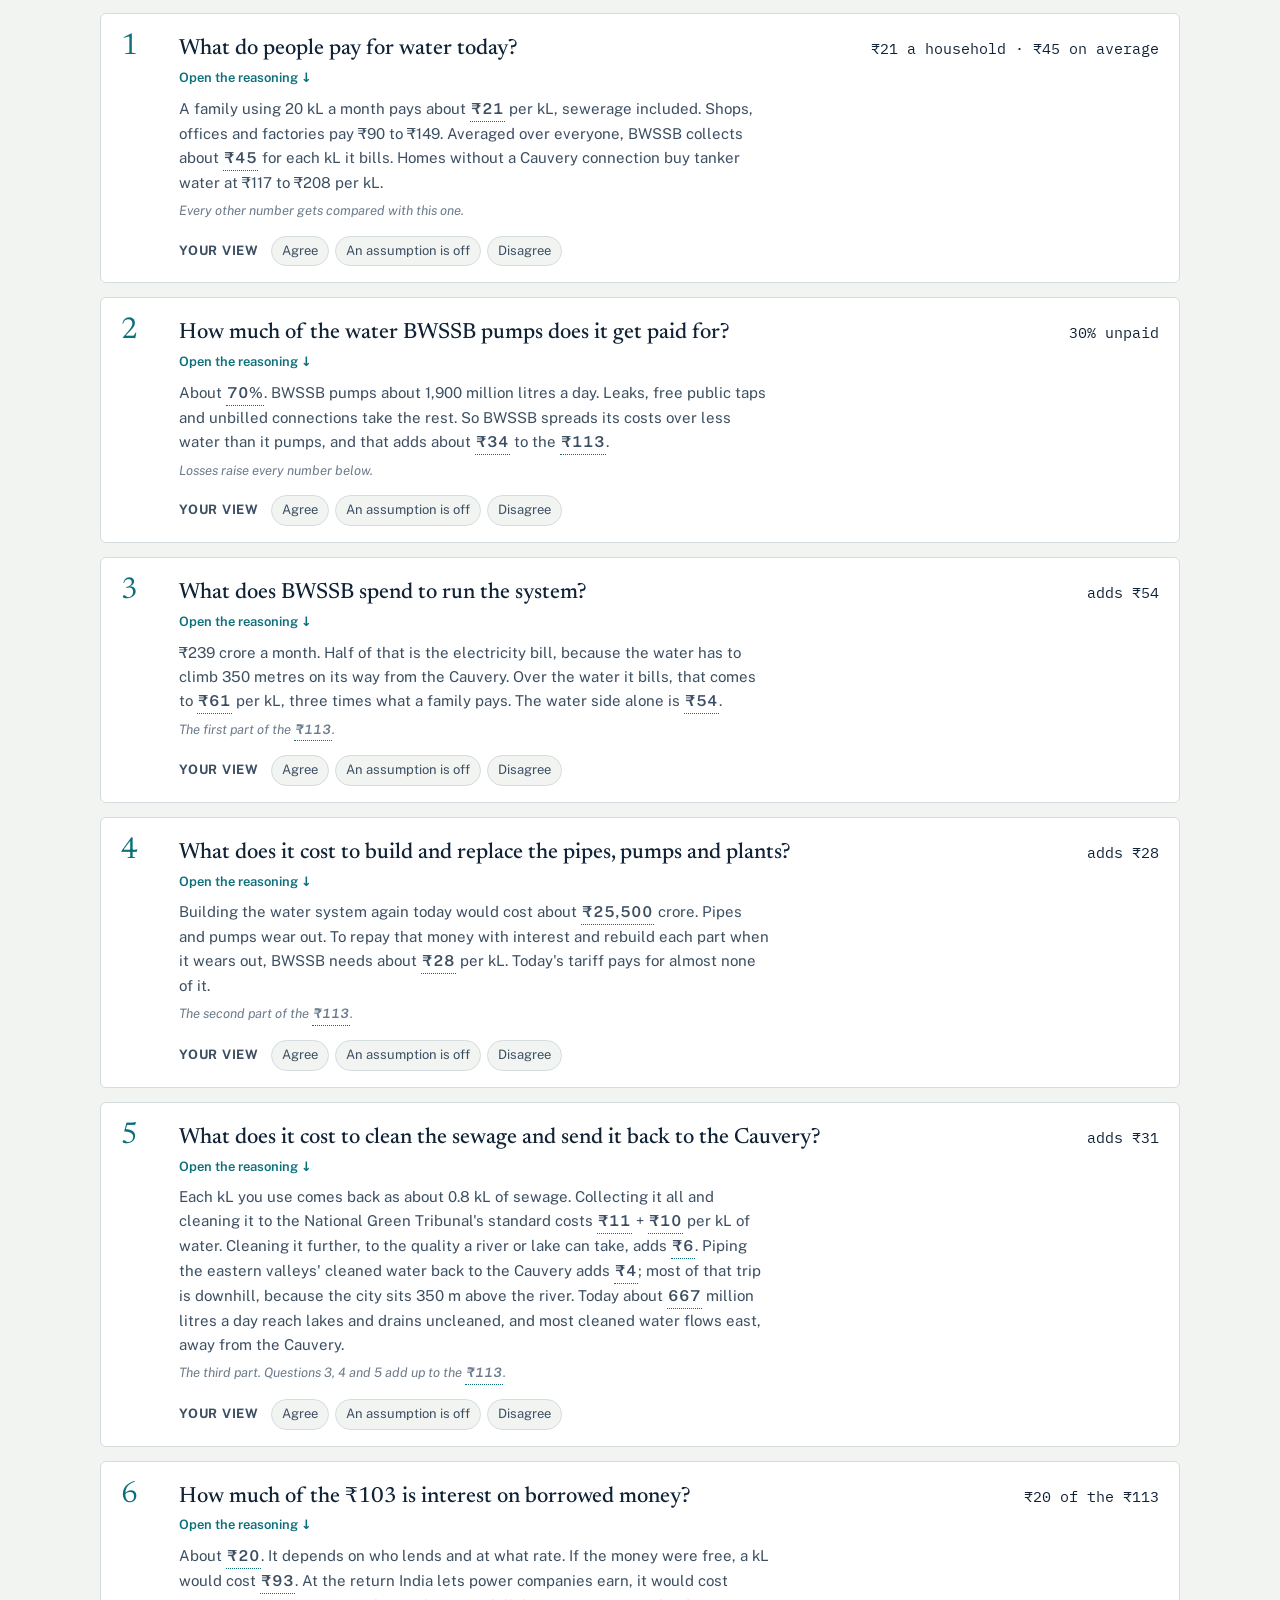
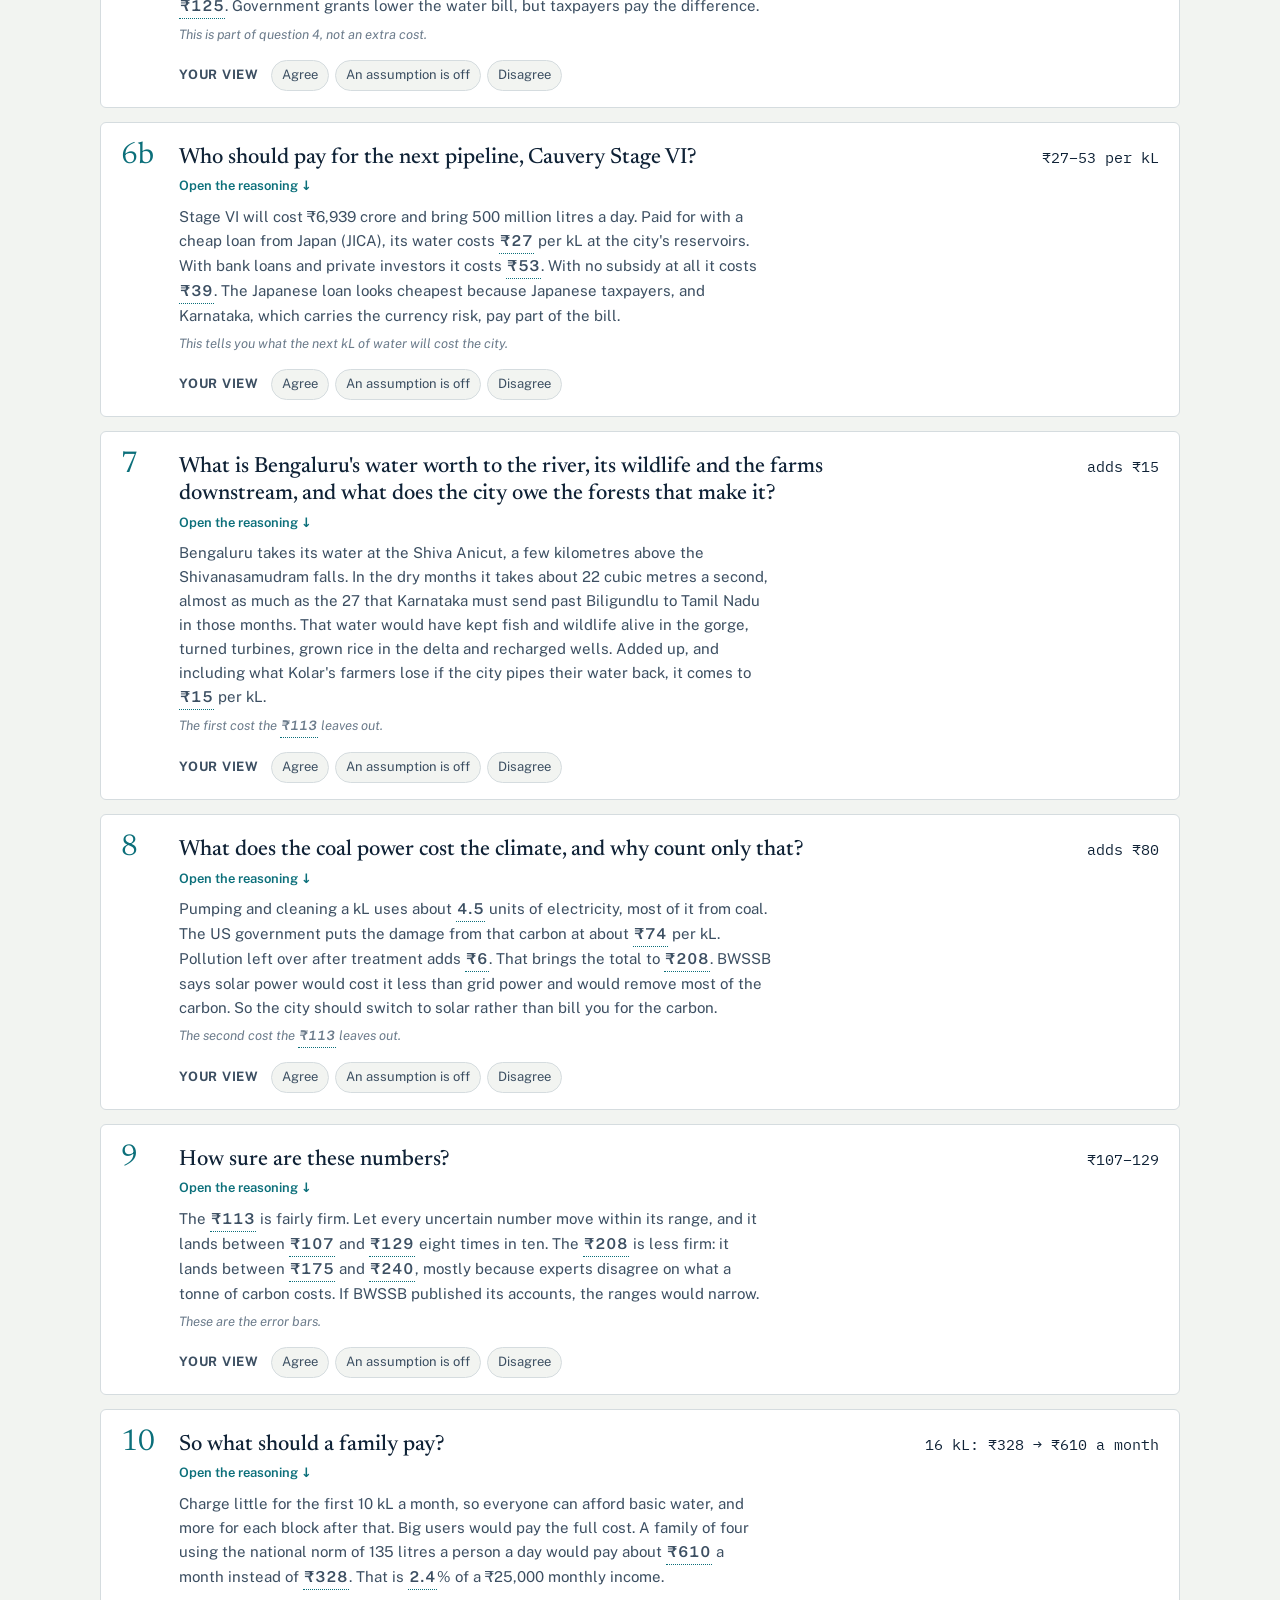
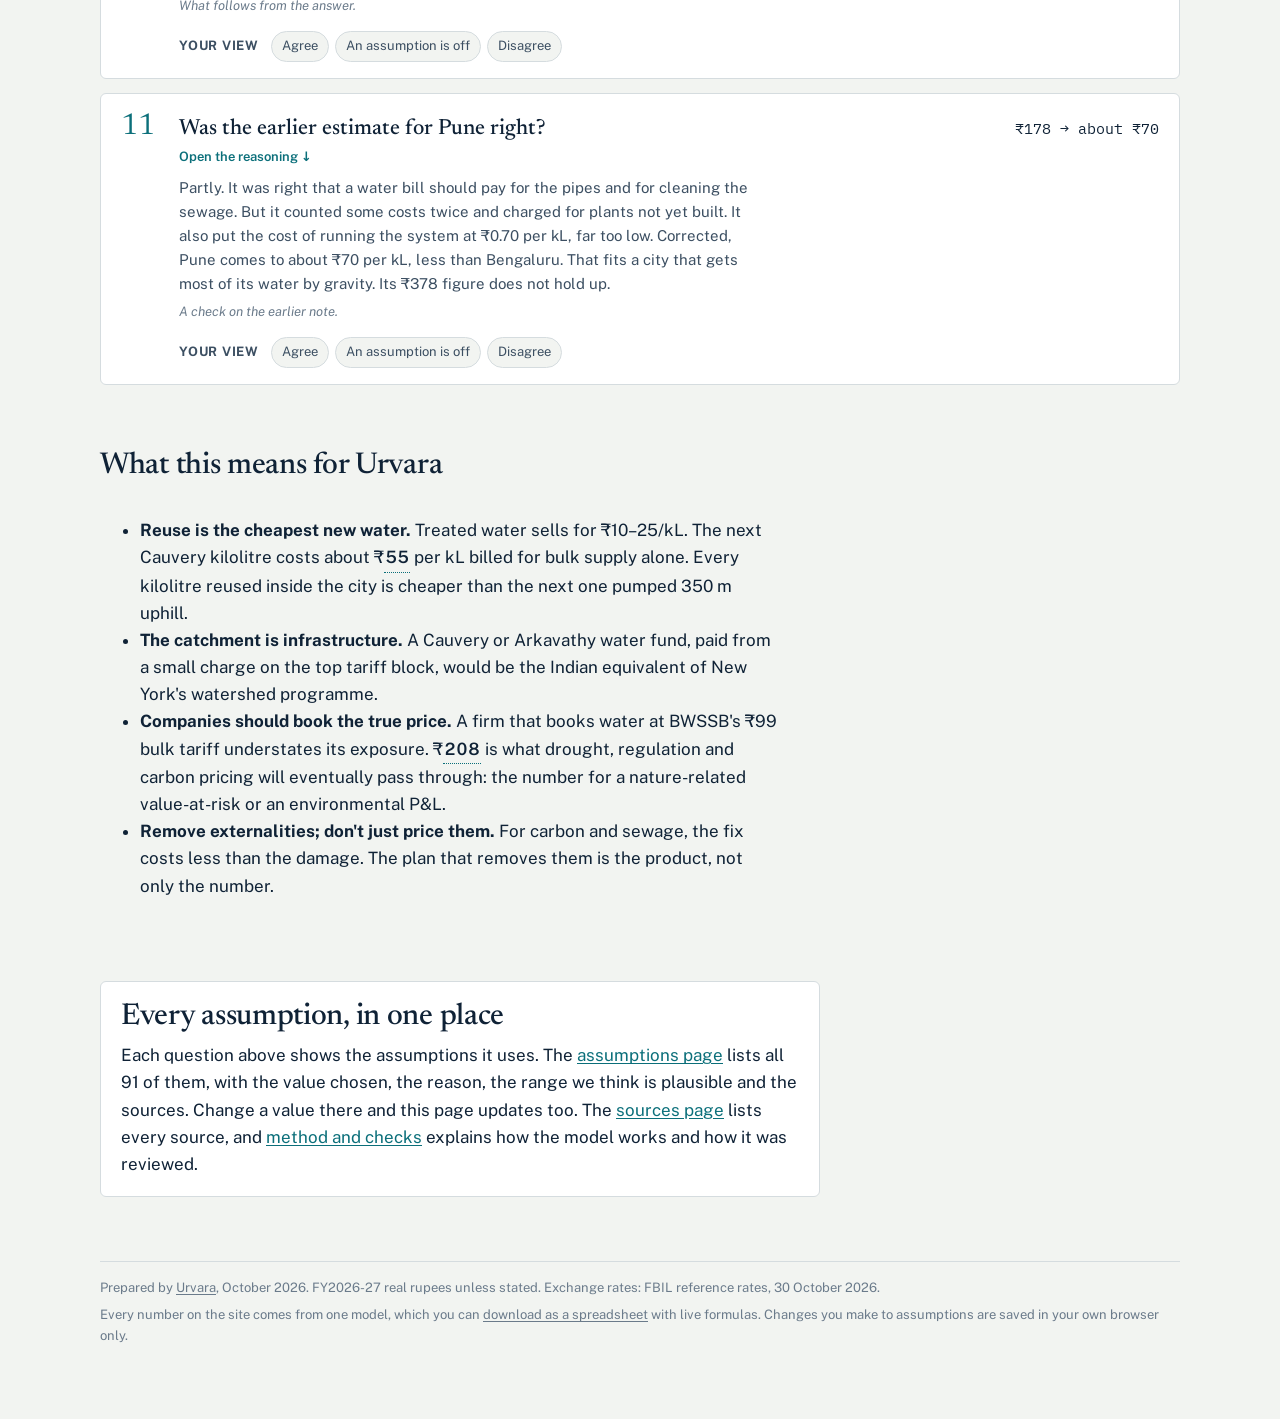
==== commit 22e1c942: "Value the river properly and clean up the copy Rebuild the river, wildlife, farm and forest question" ====
--- a/index.html
+++ b/index.html
@@ -23,7 +23,7 @@
   <div class="lede col prose">
     <p>A family in Bengaluru that uses 20,000 litres of water a month pays BWSSB about <span data-k="r.hh_rate_20" data-pre="₹">0</span> for every 1,000 litres. That 1,000 litres is a kilolitre.</p>
     <p>Supplying it costs far more. BWSSB pumps the water about 100 km from the Cauvery and lifts it 350 metres. It treats it and pipes it to your tap. Then it should collect the sewage, clean it and send it back to the Cauvery, so the river gets its water back. Add what it costs to build those pipes, pumps and plants and to replace them as they wear out, and a kilolitre costs about <span data-k="r.financial" data-pre="₹">0</span>.</p>
-    <p>Even that leaves out costs that fall on others. In the dry months the city takes almost as much water as the river is meant to keep flowing, and fish, turbines and farms downstream go short. And the pumps run on coal power that heats the planet. Count those too and a kilolitre costs about <span data-k="r.social" data-pre="₹">0</span>.</p>
+    <p>Even that leaves out costs that fall on others. In the dry months the city takes almost as much water as Karnataka must send on to Tamil Nadu, and the fish, turbines and farms downstream go short. And the pumps run on coal power that heats the planet. Count those too and a kilolitre costs about <span data-k="r.social" data-pre="₹">0</span>.</p>
   </div>
 
   <div class="figure answerfig">
@@ -203,8 +203,8 @@
 </article>
 
 <article class="q" id="q7" data-q="q7" data-vars="eflow_rs_kl,hydro_w_rs_kl,catchment_rs_kl,raw_oc_rs_kl,hydro_n_rs_kl,delta_rs_kl,gwrech_rs_kl,kolar_rs_kl,basin_loss,lrmc_cr_mld,ngt_cr_mld,gw_share">
-  <button class="q-head" type="button" aria-expanded="false"><span class="q-n">7</span><span class="q-t">What is Bengaluru's water worth to the river, its wildlife, the farms downstream and the forests upstream?</span><span class="q-a">adds <span data-k="tb.a_river" data-pre="₹">19</span></span></button>
-  <p class="q-s">Bengaluru takes its water at Shivanasamudram, just above the falls. In the dry months it takes about 22 cubic metres a second, almost as much as the 27 the river is supposed to keep flowing past Biligundlu. That water would have kept fish and wildlife alive in the gorge, turned turbines, grown rice in the delta and recharged wells. Added up, and including what Kolar's farmers lose if the city pipes their water back, it comes to <span data-k="tb.a_river" data-pre="₹">19</span> per kL. <span class="q-role">The first cost the <span data-k="r.financial" data-pre="₹">113</span> leaves out.</span></p>
+  <button class="q-head" type="button" aria-expanded="false"><span class="q-n">7</span><span class="q-t">What is Bengaluru's water worth to the river, its wildlife and the farms downstream, and what does the city owe the forests that make it?</span><span class="q-a">adds <span data-k="tb.a_river" data-pre="₹">19</span></span></button>
+  <p class="q-s">Bengaluru takes its water at the Shiva Anicut, a few kilometres above the Shivanasamudram falls. In the dry months it takes about 22 cubic metres a second, almost as much as the 27 that Karnataka must send past Biligundlu to Tamil Nadu in those months. That water would have kept fish and wildlife alive in the gorge, turned turbines, grown rice in the delta and recharged wells. Added up, and including what Kolar's farmers lose if the city pipes their water back, it comes to <span data-k="tb.a_river" data-pre="₹">19</span> per kL. <span class="q-role">The first cost the <span data-k="r.financial" data-pre="₹">113</span> leaves out.</span></p>
   <div class="q-body" hidden>
     <div class="col prose">
       <p>Some of these values are lost the moment the city takes the water, even if it later sends the water back: the gorge below the intake runs low and the Shivanasamudram turbines lose it. Others are lost only for water that never comes back to the Cauvery: the farms, the Mettur power stations and the delta. With the return pipelines, <span data-k="r.lost_share" data-pct data-post="%">32%</span> of the draw never comes back. Without them, <span data-k="r.lost_share_today" data-pct data-post="%">73%</span>.</p>
@@ -212,19 +212,20 @@
     <div class="tablewrap"><table>
       <thead><tr><th>What the water would have done</th><th>How we put a number on it</th><th class="r">₹ per kL billed</th></tr></thead>
       <tbody>
-        <tr><td>Kept the river alive in the dry months: the gorge below the falls and the fish, mahseer and otters that live in it</td><td>When the river is held to a minimum flow, every litre the city takes in the dry months has to be replaced from somewhere. The cheapest replacement is recycled water, at ₹12–15 per kL. We assume the minimum flow binds for about 30% of what the city takes. This is the least certain line on the page.</td><td class="r"><span data-k="r.l_eflow" data-d="1">5.7</span></td></tr>
+        <tr><td>Kept the river alive in the dry months: the gorge below the falls and the fish, mahseer and otters that live in it</td><td>When the river is held to a minimum flow, every litre the city takes in the dry months has to be replaced from somewhere. The cheapest replacement we can price is recycled water, at ₹12–15 per kL. We assume the minimum flow binds for about 30% of what the city takes. Most of this harm falls in the gorge above Sangama; water the city sends back helps only the stretch below it. This is the least certain line on the page.</td><td class="r"><span data-k="r.l_eflow" data-d="1">5.7</span></td></tr>
         <tr><td>Turned the turbines at Shivanasamudram (126 m of fall)</td><td>0.3 units of electricity per kL, for the share of the year the station is short of water</td><td class="r"><span data-k="r.l_hydro_w" data-d="1">1.0</span></td></tr>
         <tr><td>Paid for the forests in Kodagu and the Western Ghats that keep the river flowing in the dry season</td><td>Bengaluru's share of restoring and protecting the catchment, from Cauvery Calling's costs and water funds in New York and Quito</td><td class="r"><span data-k="r.l_catchment" data-d="1">1.4</span></td></tr>
-        <tr><td>Grown rice and sugarcane downstream</td><td>Farmers' net return per kL, averaged over wet years (when the river spills to the sea and an extra kL is worth little) and drought years such as 2023-24 (₹7–11 per kL)</td><td class="r"><span data-k="r.l_agri" data-d="1">1.0</span></td></tr>
+        <tr><td>Grown rice and sugarcane downstream</td><td>Farmers' net return per kL, averaged over wet years, when the river spills to the sea and an extra kL is worth little, and drought years, when it is worth ₹7–11. In a drought year the farmer who goes short is usually a sugarcane grower in Mandya, because Bengaluru's water comes out of Karnataka's share.</td><td class="r"><span data-k="r.l_agri" data-d="1">1.0</span></td></tr>
         <tr><td>Turned the turbines at Mettur and the barrages in Tamil Nadu</td><td>Same method, 102 m of fall</td><td class="r"><span data-k="r.l_hydro_n" data-d="1">0.4</span></td></tr>
         <tr><td>Held back the sea in the delta and refilled wells</td><td>Tamil Nadu's spending on barrages against seawater, and pumping energy saved</td><td class="r"><span data-k="r.l_delta" data-d="1">0.2</span></td></tr>
-        <tr><td>Irrigated Kolar and Chikkaballapur, if the city pipes the eastern valleys' water back to the Cauvery instead</td><td>An IISc team's study of the K-C Valley scheme: about ₹20 of extra farm income per kL. Only charged when the return pipelines are switched on in question 5.</td><td class="r"><span data-k="r.l_kolar" data-d="1">9.6</span></td></tr>
+        <tr><td>Irrigated Kolar and Chikkaballapur, if the city pipes the eastern valleys' water back to the Cauvery instead</td><td>An IISc team's study of the K-C Valley scheme found about ₹20 of extra farm income per kL on average. The next kL, into tanks that are already fuller, is worth less, so we use ₹15. Only charged when the return pipelines are switched on in question 5.</td><td class="r"><span data-k="r.l_kolar" data-d="1">9.6</span></td></tr>
         <tr class="total"><td>Added to the answer by this question</td><td></td><td class="r"><span data-k="tb.a_river" data-d="1">19</span></td></tr>
       </tbody></table></div>
     <div class="col prose">
       <p><b>Why the farm number is small.</b> In about half the years since 1985 the Cauvery delivered all that Tamil Nadu was owed and the surplus ran to the sea. In those years an extra kilolitre grows nothing. In drought years like 2023-24, when the delta lost about 40% of its paddy, a kilolitre was worth ₹7–11. The average across years is about ₹2. Move the slider to see a drought year.</p>
-      <p><b>Sending the water back has a price.</b> Piping the eastern valleys' cleaned water to the Cauvery costs about <span data-k="r.l_convey" data-pre="₹">4</span> per kL, and Kolar's farmers lose about <span data-k="r.l_kolar" data-pre="₹">10</span>. The Cauvery gains back only about ₹2. On these numbers, the river is better served if Bengaluru keeps sending that water to Kolar and pays the Cauvery for the dry-month flow it takes. Switch the return off in question 5 to see the difference. The Kolar figure comes from a single study that has not yet been peer reviewed, so treat this as a strong lead, not a settled answer.</p>
-      <p><b>Everything this page pays nature.</b> Cleaning the sewage and sending it back (question 5), the river, farms and forests (this question), and the climate and the harm left after treatment (question 8) add up to <span data-k="tb.nature" data-pre="₹">130</span> of the <span data-k="r.social" data-pre="₹">212</span>. Most of the true price of water is what it costs to stop harming nature.</p>
+      <p><b>Sending the water back has a price.</b> Piping the eastern valleys' cleaned water to the Cauvery costs about <span data-k="r.l_convey" data-pre="₹">4</span> per kL, and Kolar's farmers lose about <span data-k="r.l_kolar" data-pre="₹">7</span>. The Cauvery gains back about ₹3. On these numbers the water does more good in Kolar's tanks than it would back in the Cauvery. The better course is to keep sending it east and pay the Cauvery for the dry-month flow the city takes. Two things could change that. The Kolar figure comes from one study that has not yet been peer reviewed. And returning the water would add about 10 TMC a year past Biligundlu, roughly the size of this year's dispute with Tamil Nadu, which a court may value far above ₹3 a kL. Switch the return off in question 5 to see both prices.</p>
+      <p><b>The dry months carry the cost.</b> The river flow, the Shivanasamudram power and most of the farm losses fall between January and May. Priced in those five months alone, the water is worth about <span data-k="r.dry_season" data-pre="₹">13</span> per kL drawn, and almost nothing in the monsoon. That is the case for a dry-season surcharge on the top tariff blocks.</p>
+      <p><b>Everything this page pays for nature.</b> Cleaning the sewage and sending it back (question 5), the river, farms and forests (this question, without Kolar), and the climate and the harm left after treatment (question 8) add up to <span data-k="tb.nature" data-pre="₹">120</span> of the <span data-k="r.social" data-pre="₹">208</span>. Most of the true price of water is the cost of not harming nature.</p>
     </div>
   </div>
 </article>
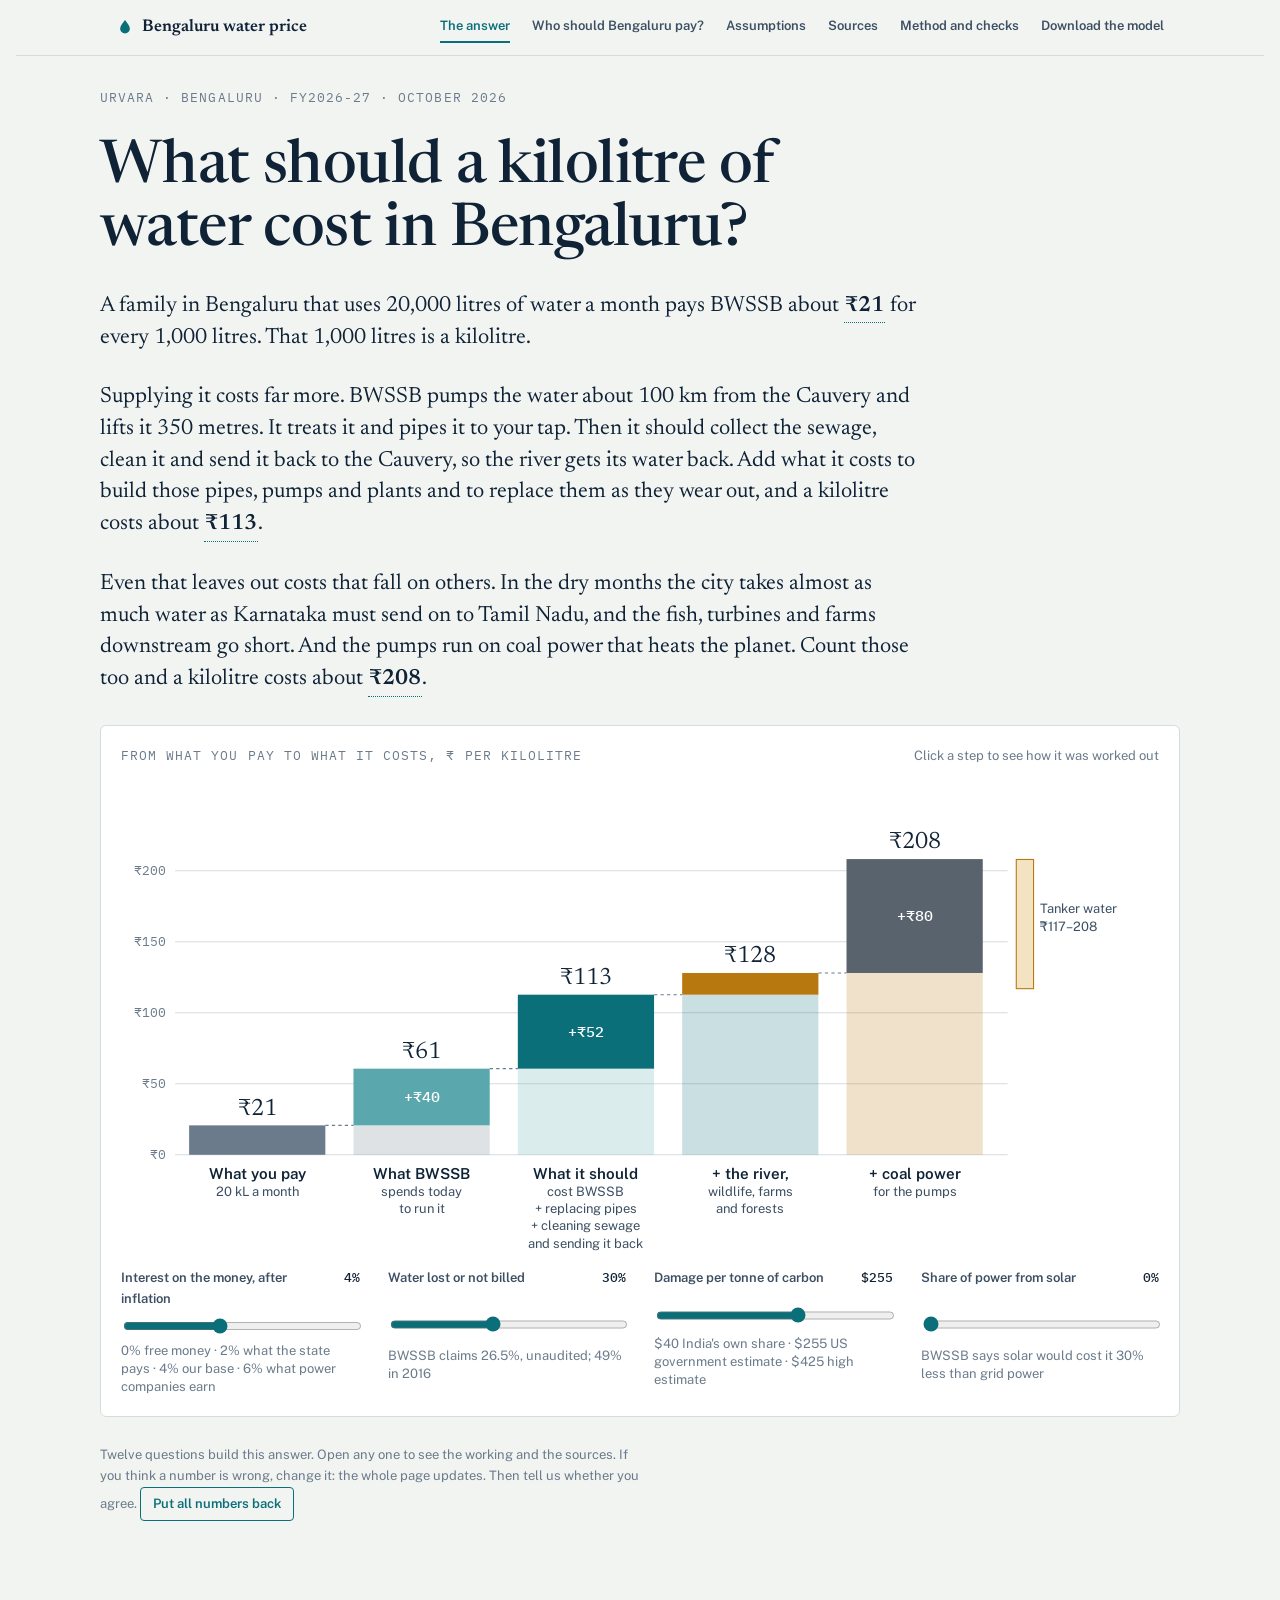
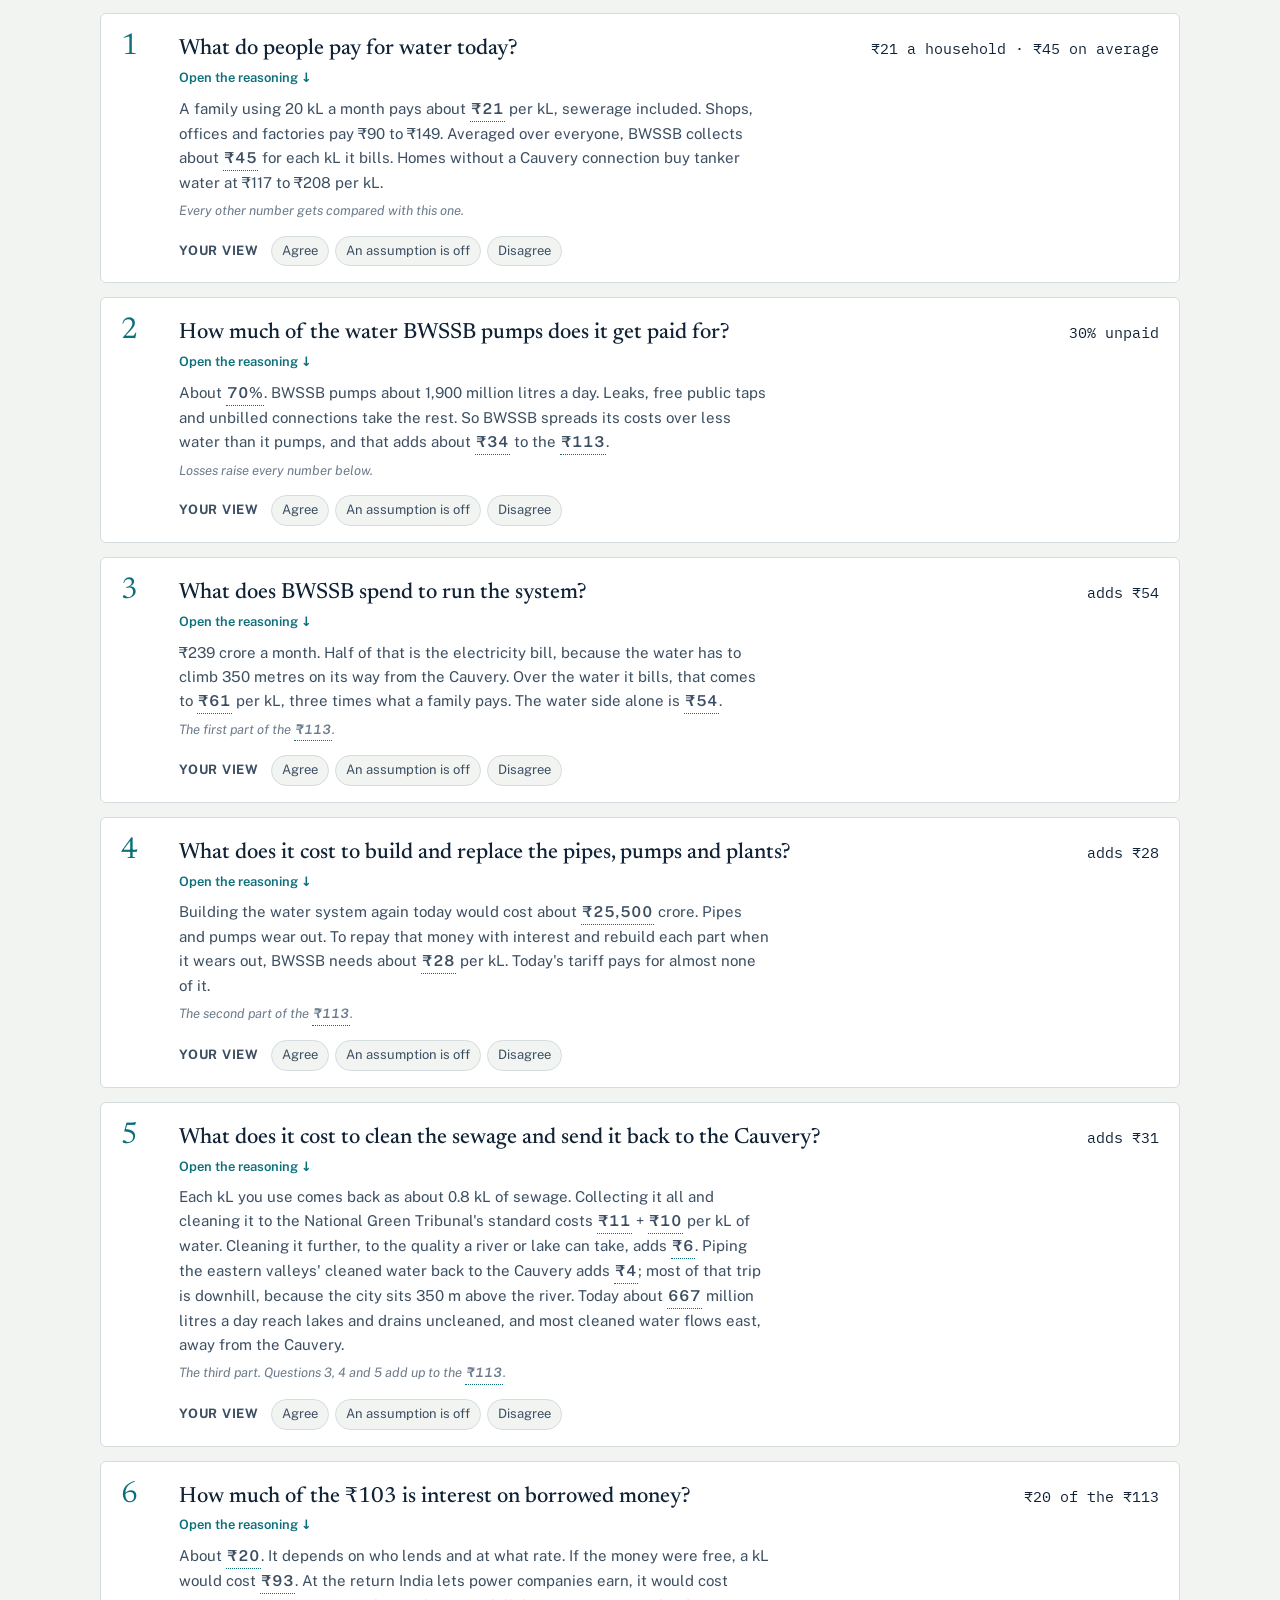
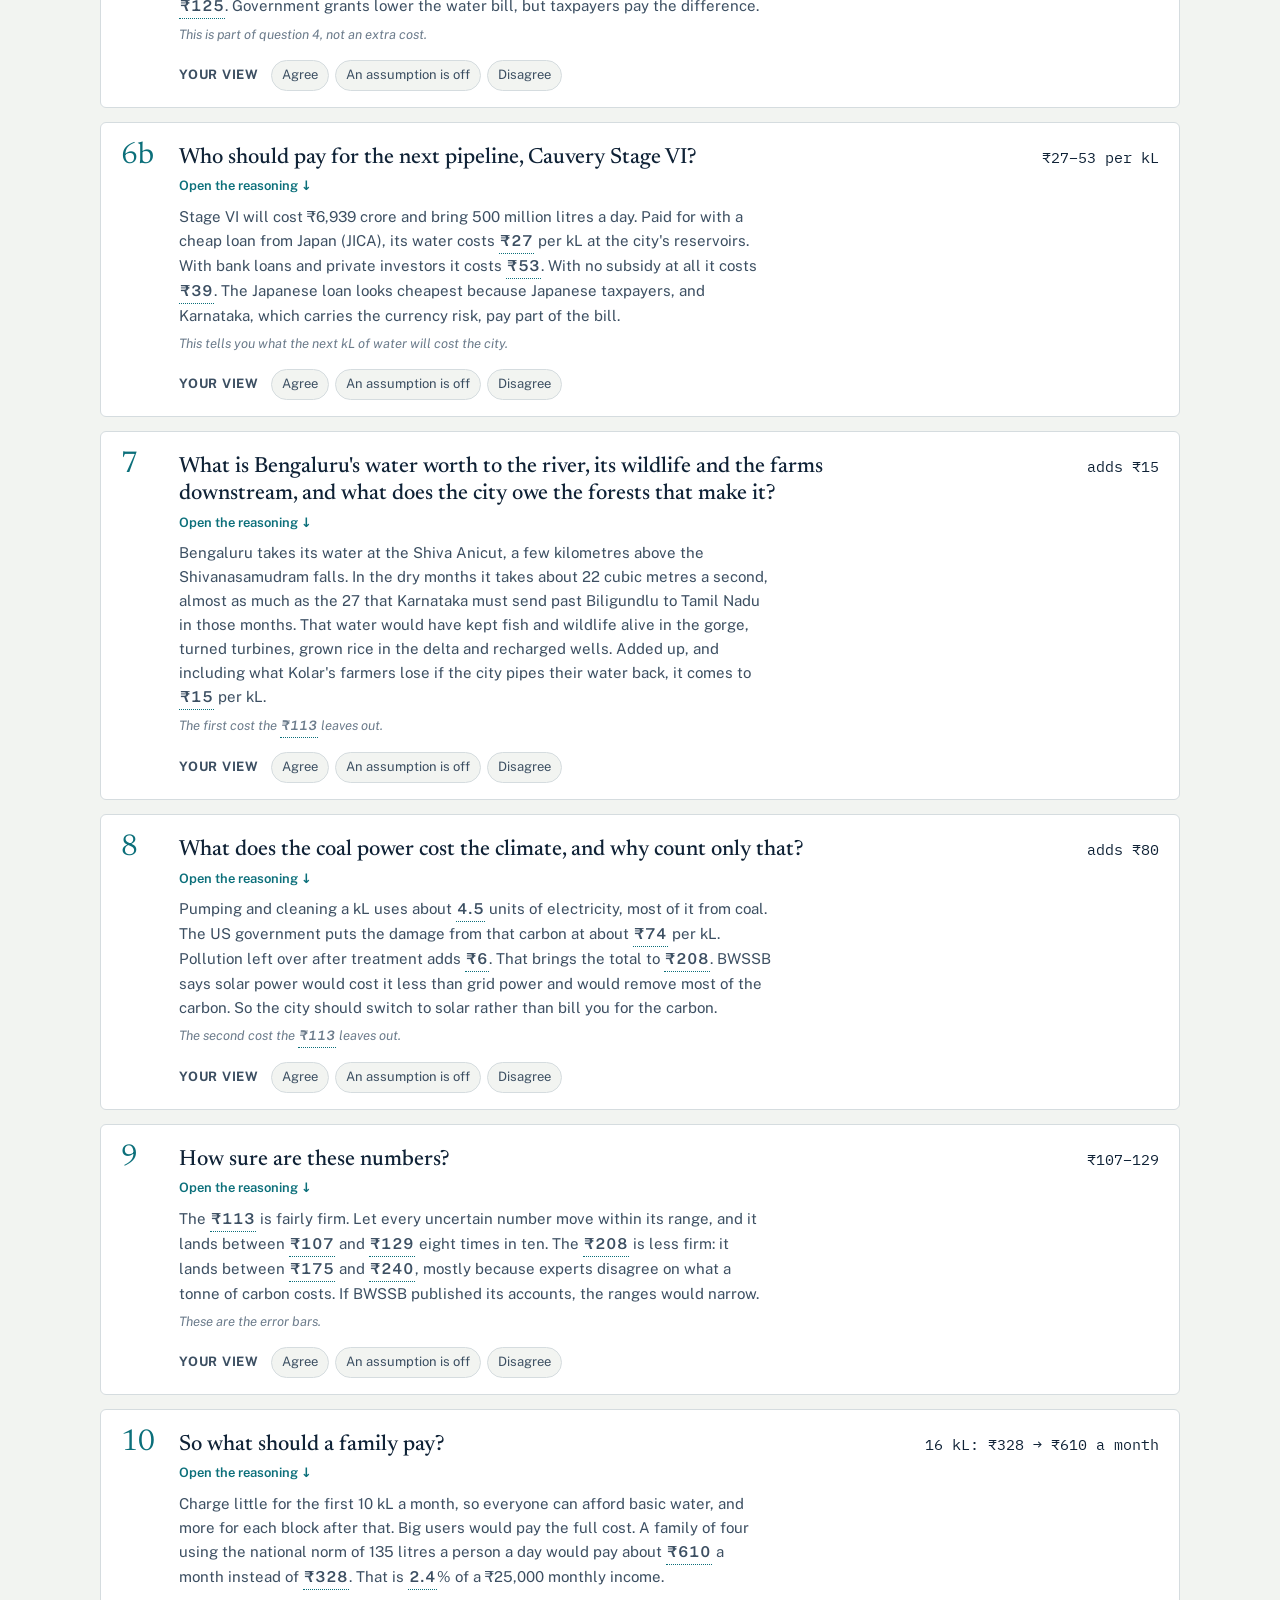
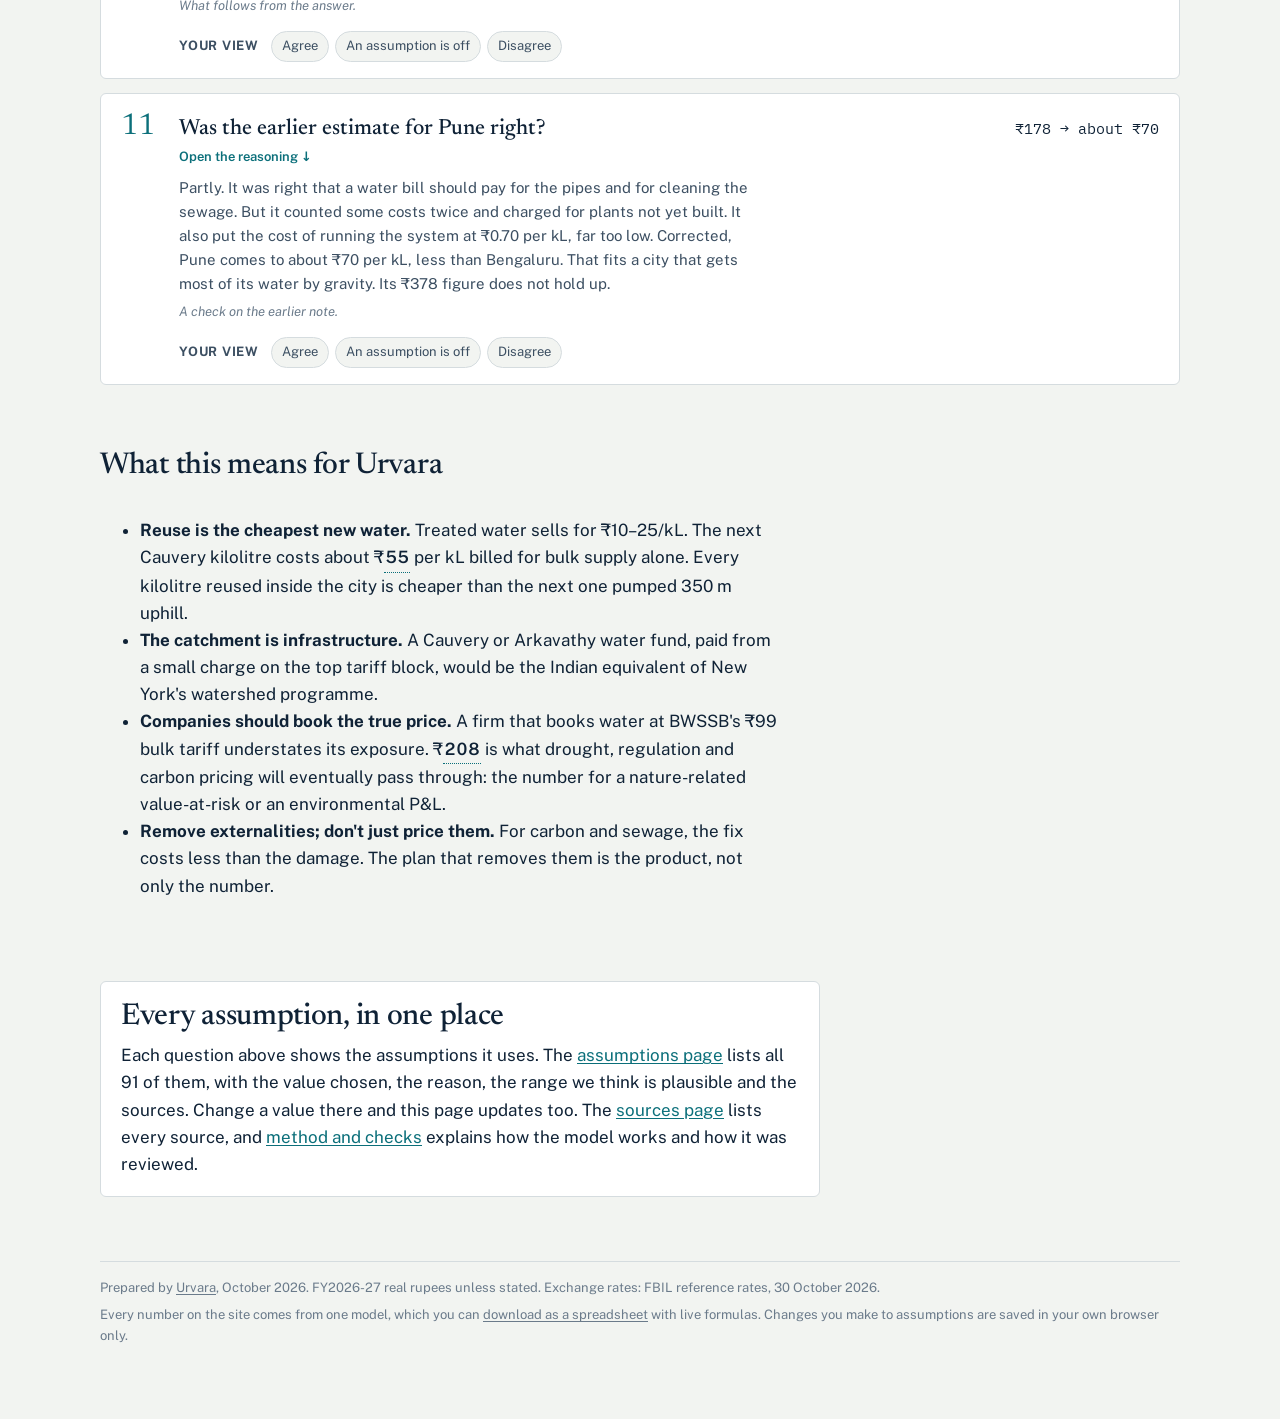
==== commit da001bad: "Add watershed assessment: who should Bengaluru pay upstream, and how much Co-Authored-By: Claude Opu" ====
--- a/index.html
+++ b/index.html
@@ -15,15 +15,15 @@
 <style>html,body{margin:0}[hidden]{display:none!important}img{max-width:100%}</style>
 </head>
 <body>
-<nav class="site-nav" aria-label="Site"><div class="in" style="padding-left:max(16px,env(safe-area-inset-left,0px));padding-right:max(16px,env(safe-area-inset-right,0px))"><a class="brand" href="index.html"><svg viewBox="0 0 24 24" aria-hidden="true"><path d="M12 2.5c3.6 4.6 6.5 8.3 6.5 11.7a6.5 6.5 0 0 1-13 0C5.5 10.8 8.4 7.1 12 2.5z" fill="var(--water)"/></svg>Bengaluru water price</a><a class="l" href="index.html" aria-current="page">The answer</a><a class="l" href="assumptions.html">Assumptions</a><a class="l" href="sources.html">Sources</a><a class="l" href="method.html">Method and checks</a><a class="l" href="downloads/bengaluru-water-price-model.xlsx" download>Download the model</a></div></nav>
+<nav class="site-nav" aria-label="Site"><div class="in" style="padding-left:max(16px,env(safe-area-inset-left,0px));padding-right:max(16px,env(safe-area-inset-right,0px))"><a class="brand" href="index.html"><svg viewBox="0 0 24 24" aria-hidden="true"><path d="M12 2.5c3.6 4.6 6.5 8.3 6.5 11.7a6.5 6.5 0 0 1-13 0C5.5 10.8 8.4 7.1 12 2.5z" fill="var(--water)"/></svg>Bengaluru water price</a><a class="l" href="index.html" aria-current="page">The answer</a><a class="l" href="watershed.html">Who should Bengaluru pay?</a><a class="l" href="assumptions.html">Assumptions</a><a class="l" href="sources.html">Sources</a><a class="l" href="method.html">Method and checks</a><a class="l" href="downloads/bengaluru-water-price-model.xlsx" download>Download the model</a></div></nav>
 <div class="wrap" id="top">
 <header class="hero">
   <div class="eyebrow">Urvara · Bengaluru · FY2026-27 · October 2026</div>
   <h1>What should a kilolitre of water cost in Bengaluru?</h1>
   <div class="lede col prose">
-    <p>A family in Bengaluru that uses 20,000 litres of water a month pays BWSSB about <span data-k="r.hh_rate_20" data-pre="₹">0</span> for every 1,000 litres. That 1,000 litres is a kilolitre.</p>
-    <p>Supplying it costs far more. BWSSB pumps the water about 100 km from the Cauvery and lifts it 350 metres. It treats it and pipes it to your tap. Then it should collect the sewage, clean it and send it back to the Cauvery, so the river gets its water back. Add what it costs to build those pipes, pumps and plants and to replace them as they wear out, and a kilolitre costs about <span data-k="r.financial" data-pre="₹">0</span>.</p>
-    <p>Even that leaves out costs that fall on others. In the dry months the city takes almost as much water as Karnataka must send on to Tamil Nadu, and the fish, turbines and farms downstream go short. And the pumps run on coal power that heats the planet. Count those too and a kilolitre costs about <span data-k="r.social" data-pre="₹">0</span>.</p>
+    <p>A family in Bengaluru that uses 20,000 litres of water a month pays BWSSB about <span data-k="r.hh_rate_20" data-pre="₹">₹21</span> for every 1,000 litres. That 1,000 litres is a kilolitre.</p>
+    <p>Supplying it costs far more. BWSSB pumps the water about 100 km from the Cauvery and lifts it 350 metres. It treats it and pipes it to your tap. Then it should collect the sewage, clean it and send it back to the Cauvery, so the river gets its water back. Add what it costs to build those pipes, pumps and plants and to replace them as they wear out, and a kilolitre costs about <span data-k="r.financial" data-pre="₹">₹113</span>.</p>
+    <p>Even that leaves out costs that fall on others. In the dry months the city takes almost as much water as Karnataka must send on to Tamil Nadu, and the fish, turbines and farms downstream go short. And the pumps run on coal power that heats the planet. Count those too and a kilolitre costs about <span data-k="r.social" data-pre="₹">₹208</span>.</p>
   </div>
 
   <div class="figure answerfig">
@@ -43,8 +43,8 @@
 <section class="qs" aria-label="The questions">
 
 <article class="q" id="q1" data-q="q1" data-vars="revenue_cr_m,tariff_escalation,tanker_rs_kl,sanchari_rs_kl">
-  <button class="q-head" type="button" aria-expanded="false"><span class="q-n">1</span><span class="q-t">What do people pay for water today?</span><span class="q-a"><span data-k="r.hh_rate_20" data-pre="₹">21</span> a household · <span data-k="r.avg_revenue" data-pre="₹">45</span> on average</span></button>
-  <p class="q-s">A family using 20 kL a month pays about <span data-k="r.hh_rate_20" data-pre="₹">0</span> per kL, sewerage included. Shops, offices and factories pay ₹90 to ₹149. Averaged over everyone, BWSSB collects about <span data-k="r.avg_revenue" data-pre="₹">0</span> for each kL it bills. Homes without a Cauvery connection buy tanker water at ₹117 to ₹208 per kL. <span class="q-role">Every other number gets compared with this one.</span></p>
+  <button class="q-head" type="button" aria-expanded="false"><span class="q-n">1</span><span class="q-t">What do people pay for water today?</span><span class="q-a"><span data-k="r.hh_rate_20" data-pre="₹">₹21</span> a household · <span data-k="r.avg_revenue" data-pre="₹">₹45</span> on average</span></button>
+  <p class="q-s">A family using 20 kL a month pays about <span data-k="r.hh_rate_20" data-pre="₹">₹21</span> per kL, sewerage included. Shops, offices and factories pay ₹90 to ₹149. Averaged over everyone, BWSSB collects about <span data-k="r.avg_revenue" data-pre="₹">₹45</span> for each kL it bills. Homes without a Cauvery connection buy tanker water at ₹117 to ₹208 per kL. <span class="q-role">Every other number gets compared with this one.</span></p>
   <div class="q-body" hidden>
     <div class="col prose">
       <p>BWSSB revised its tariff in April 2025, the first change since 2014, and added a 3% automatic rise every April. In FY27 the domestic slabs are ₹8.76, 14.42, 35.02 and 56.65 per kL, plus a sanitary charge of 50% of the water charge and a meter charge.</p>
@@ -54,9 +54,9 @@
       <tbody>
         <tr><td>Household, 8 kL a month</td><td>₹<span data-k="tb.today8">114</span> a month</td><td class="r"><span data-k="tb.rate8" data-d="1">14.3</span></td></tr>
         <tr><td>Household, 20 kL a month</td><td>₹<span data-k="r.hh_bill_20">415</span> a month</td><td class="r"><span data-k="r.hh_rate_20" data-d="1">20.7</span></td></tr>
-        <tr><td>Household, 40 kL a month</td><td>₹<span data-k="tb.today40">–</span> a month</td><td class="r"><span data-k="tb.rate40" data-d="1">–</span></td></tr>
+        <tr><td>Household, 40 kL a month</td><td>₹<span data-k="tb.today40">1,336</span> a month</td><td class="r"><span data-k="tb.rate40" data-d="1">33.4</span></td></tr>
         <tr><td>Commercial and bulk users</td><td>₹60–99/kL + 50% sanitary</td><td class="r">90–149</td></tr>
-        <tr><td>BWSSB average, all users</td><td>₹182 cr a month billed, excluding ~₹18 cr of penalties, over water billed</td><td class="r"><span data-k="r.avg_revenue" data-d="1">45</span></td></tr>
+        <tr><td>BWSSB average, all users</td><td>₹182 cr a month billed, excluding ~₹18 cr of penalties, over water billed</td><td class="r"><span data-k="r.avg_revenue" data-d="1">45.0</span></td></tr>
         <tr><td>BWSSB Sanchari Cauvery tanker</td><td>₹1,290 for 12 kL</td><td class="r">107</td></tr>
         <tr><td>Private tanker, 2026</td><td>₹1,400–2,500 for 12 kL</td><td class="r">117–208</td></tr>
       </tbody></table></div>
@@ -66,7 +66,7 @@
 
 <article class="q" id="q2" data-q="q2" data-vars="prod_mld,nrw,nrw_phys_share,nrw_efficient">
   <button class="q-head" type="button" aria-expanded="false"><span class="q-n">2</span><span class="q-t">How much of the water BWSSB pumps does it get paid for?</span><span class="q-a"><span data-k="x.nrw" data-pct data-post="%">30%</span> unpaid</span></button>
-  <p class="q-s">About <span data-k="tb.billed_share" data-pct data-post="%">0</span>. BWSSB pumps about 1,900 million litres a day. Leaks, free public taps and unbilled connections take the rest. So BWSSB spreads its costs over less water than it pumps, and that adds about <span data-k="tb.loss_part" data-pre="₹">0</span> to the <span data-k="r.financial" data-pre="₹">0</span>. <span class="q-role">Losses raise every number below.</span></p>
+  <p class="q-s">About <span data-k="tb.billed_share" data-pct data-post="%">70%</span>. BWSSB pumps about 1,900 million litres a day. Leaks, free public taps and unbilled connections take the rest. So BWSSB spreads its costs over less water than it pumps, and that adds about <span data-k="tb.loss_part" data-pre="₹">₹34</span> to the <span data-k="r.financial" data-pre="₹">₹113</span>. <span class="q-role">Losses raise every number below.</span></p>
   <div class="q-body" hidden>
     <div class="col prose">
       <p><b>How much is drawn.</b> The design capacity of Stages I–V is 2,225 MLD. Reported drawal runs from 1,650 MLD (WELL Labs, September 2026) to 1,940 MLD (New Indian Express, August 2026). Stage V drew only about 350 of its 775 MLD for 18 months after it opened, because the 110 villages it was built for were still being connected: 89,000 connections by April 2025 against a target of 4 lakh. The model uses 1,900 MLD.</p>
@@ -76,38 +76,38 @@
     <div class="tablewrap"><table>
       <thead><tr><th>The same full financial cost, divided three ways</th><th class="r">₹/kL</th></tr></thead>
       <tbody>
-        <tr><td>Per kL billed (used throughout this page)</td><td class="r"><span data-k="r.financial">104</span></td></tr>
-        <tr><td>Per kL delivered, counting water used but not billed</td><td class="r"><span data-k="r.financial_delivered">86</span></td></tr>
-        <tr><td>Per kL billed at the 20% losses a regulator would allow</td><td class="r"><span data-k="r.financial_efficient">91</span></td></tr>
-      </tbody></table></div>
-    <div class="col prose"><p><b>Two official numbers fit this.</b> BWSSB's Chief Engineer gave ₹41/kL as the "average cost of water" in July 2024; the chairman said ₹54/kL in May 2026. Operating spend over water <i>produced</i> gives ₹<span data-k="r.cash_prod">43</span>; over water <i>billed</i>, ₹<span data-k="r.cash">62</span>. The dates differ, and the chairman may include some loan servicing. So this shows the two figures are consistent, not that they reconcile exactly.</p></div>
+        <tr><td>Per kL billed (used throughout this page)</td><td class="r"><span data-k="r.financial">113</span></td></tr>
+        <tr><td>Per kL delivered, counting water used but not billed</td><td class="r"><span data-k="r.financial_delivered">93</span></td></tr>
+        <tr><td>Per kL billed at the 20% losses a regulator would allow</td><td class="r"><span data-k="r.financial_efficient">99</span></td></tr>
+      </tbody></table></div>
+    <div class="col prose"><p><b>Two official numbers fit this.</b> BWSSB's Chief Engineer gave ₹41/kL as the "average cost of water" in July 2024; the chairman said ₹54/kL in May 2026. Operating spend over water <i>produced</i> gives ₹<span data-k="r.cash_prod">42</span>; over water <i>billed</i>, ₹<span data-k="r.cash">61</span>. The dates differ, and the chairman may include some loan servicing. So this shows the two figures are consistent, not that they reconcile exactly.</p></div>
   </div>
 </article>
 
 <article class="q" id="q3" data-q="q3" data-vars="opex_cr_m,energy_cr_m,opex_index,electricity_rs_kwh,sew_share_other,sew_energy_cr_m,reserve_pct">
-  <button class="q-head" type="button" aria-expanded="false"><span class="q-n">3</span><span class="q-t">What does BWSSB spend to run the system?</span><span class="q-a">adds <span data-k="tb.a_run" data-pre="₹">54</span></span></button>
-  <p class="q-s">₹239 crore a month. Half of that is the electricity bill, because the water has to climb 350 metres on its way from the Cauvery. Over the water it bills, that comes to <span data-k="r.cash" data-pre="₹">0</span> per kL, three times what a family pays. The water side alone is <span data-k="tb.a_run" data-pre="₹">0</span>. <span class="q-role">The first part of the <span data-k="r.financial" data-pre="₹">103</span>.</span></p>
+  <button class="q-head" type="button" aria-expanded="false"><span class="q-n">3</span><span class="q-t">What does BWSSB spend to run the system?</span><span class="q-a">adds <span data-k="tb.a_run" data-pre="₹">₹54</span></span></button>
+  <p class="q-s">₹239 crore a month. Half of that is the electricity bill, because the water has to climb 350 metres on its way from the Cauvery. Over the water it bills, that comes to <span data-k="r.cash" data-pre="₹">₹61</span> per kL, three times what a family pays. The water side alone is <span data-k="tb.a_run" data-pre="₹">₹54</span>. <span class="q-role">The first part of the <span data-k="r.financial" data-pre="₹">₹113</span>.</span></p>
   <div class="q-body" hidden>
     <div class="col prose">
       <p><b>Why Bengaluru is expensive.</b> Most Indian cities take water by gravity from a nearby reservoir. Bengaluru sits about 350 m above the Cauvery at TK Halli and 100–120 km away. JICA's design consultant gives 120 km and 360 m; the World Bank and S. Vishwanath have used 300 m. Every litre passes through pumping stations at TK Halli, Harohalli and Tataguni. BWSSB's Cauvery power bill was ₹86 cr a month in October 2025, and all its electricity ₹124 cr of ₹239 cr in August 2025.</p>
-      <p>That is ₹<span data-k="r.cash_energy">32</span> per kL billed for power alone, more than a household pays for water and sewerage together. At KERC's HT-1 tariff the bill implies about <span data-k="r.kwh_prod" data-d="1">2.8</span> kWh per kL produced across all loads. Vishwanath's figure for the bulk lift alone is 1.88 kWh per kL.</p>
+      <p>That is ₹<span data-k="r.cash_energy">31</span> per kL billed for power alone, more than a household pays for water and sewerage together. At KERC's HT-1 tariff the bill implies about <span data-k="r.kwh_prod" data-d="1">2.8</span> kWh per kL produced across all loads. Vishwanath's figure for the bulk lift alone is 1.88 kWh per kL.</p>
       <p><b>What is assumed.</b> The ₹239 cr is treated as pure operating cost, which is how The Hindu reported it ("not accounting for debt repayment and depreciation"). BWSSB publishes no recent audited accounts. If ₹40–50 cr a month were loan servicing, the utility's full cost would fall by ₹10–12. The split between water and sewerage is also an assumption; the cards below show it.</p>
     </div>
     <div class="tablewrap"><table>
       <thead><tr><th>Line</th><th class="r">₹/kL billed</th></tr></thead>
       <tbody>
-        <tr><td>Electricity, all of BWSSB</td><td class="r"><span data-k="r.cash_energy" data-d="1">32</span></td></tr>
-        <tr><td>Today's cash cost, water and sewerage</td><td class="r"><span data-k="r.cash" data-d="1">62</span></td></tr>
-        <tr><td>Of which water operations</td><td class="r"><span data-k="r.l_water_om" data-d="1">51</span></td></tr>
-        <tr><td>+ Working capital, about a month of opex</td><td class="r"><span data-k="r.l_reserve" data-d="1">3</span></td></tr>
-        <tr class="total"><td>Added to the answer by this question</td><td class="r"><span data-k="tb.a_run" data-d="1">54</span></td></tr>
+        <tr><td>Electricity, all of BWSSB</td><td class="r"><span data-k="r.cash_energy" data-d="1">31.4</span></td></tr>
+        <tr><td>Today's cash cost, water and sewerage</td><td class="r"><span data-k="r.cash" data-d="1">60.7</span></td></tr>
+        <tr><td>Of which water operations</td><td class="r"><span data-k="r.l_water_om" data-d="1">50.7</span></td></tr>
+        <tr><td>+ Working capital, about a month of opex</td><td class="r"><span data-k="r.l_reserve" data-d="1">3.3</span></td></tr>
+        <tr class="total"><td>Added to the answer by this question</td><td class="r"><span data-k="tb.a_run" data-d="1">54.0</span></td></tr>
       </tbody></table></div>
   </div>
 </article>
 
 <article class="q" id="q4" data-q="q4" data-vars="bulk_cap_mld,bulk_cr_mld,dist_km,dist_cr_km,misc_cr,life_bulk,life_misc,wacc_real">
-  <button class="q-head" type="button" aria-expanded="false"><span class="q-n">4</span><span class="q-t">What does it cost to build and replace the pipes, pumps and plants?</span><span class="q-a">adds <span data-k="r.l_water_cap" data-pre="₹">28</span></span></button>
-  <p class="q-s">Building the water system again today would cost about <span data-k="tb.water_assets" data-pre="₹" data-r="500">0</span> crore. Pipes and pumps wear out. To repay that money with interest and rebuild each part when it wears out, BWSSB needs about <span data-k="r.l_water_cap" data-pre="₹">0</span> per kL. Today's tariff pays for almost none of it. <span class="q-role">The second part of the <span data-k="r.financial" data-pre="₹">103</span>.</span></p>
+  <button class="q-head" type="button" aria-expanded="false"><span class="q-n">4</span><span class="q-t">What does it cost to build and replace the pipes, pumps and plants?</span><span class="q-a">adds <span data-k="r.l_water_cap" data-pre="₹">₹28</span></span></button>
+  <p class="q-s">Building the water system again today would cost about <span data-k="tb.water_assets" data-pre="₹" data-r="500">₹25,500</span> crore. Pipes and pumps wear out. To repay that money with interest and rebuild each part when it wears out, BWSSB needs about <span data-k="r.l_water_cap" data-pre="₹">₹28</span> per kL. Today's tariff pays for almost none of it. <span class="q-role">The second part of the <span data-k="r.financial" data-pre="₹">₹113</span>.</span></p>
   <div class="q-body" hidden>
     <div class="col prose">
       <p><b>How the ₹28 is worked out.</b> Each part of the system is priced at what it would cost to build today. For each part, the model works out a fixed yearly payment that repays the money with interest over the part's life, so the city can rebuild it when it wears out. Think of it as a home loan that never ends. That one payment covers interest, repayment and replacement, so the model does not add depreciation or maintenance spending on top. That would count the same money twice.</p>
@@ -116,22 +116,22 @@
     <div class="tablewrap"><table>
       <thead><tr><th>Asset</th><th class="r">Replacement cost, ₹ cr</th><th class="r">Life, years</th><th class="r">₹/kL billed</th></tr></thead>
       <tbody>
-        <tr><td>Bulk supply, 2,225 MLD</td><td class="r"><span data-k="tb.as_bulk">15,575</span></td><td class="r"><span data-k="x.life_bulk">40</span></td><td class="r"><span data-k="tb.c_bulk" data-d="1">–</span></td></tr>
-        <tr><td>Distribution, 14,194 km</td><td class="r"><span data-k="tb.as_dist">8,516</span></td><td class="r"><span data-k="x.life_bulk">40</span></td><td class="r"><span data-k="tb.c_dist" data-d="1">–</span></td></tr>
-        <tr><td>Meters, IT, buildings</td><td class="r"><span data-k="x.misc_cr">1,500</span></td><td class="r"><span data-k="x.life_misc">15</span></td><td class="r"><span data-k="tb.c_misc" data-d="1">–</span></td></tr>
-        <tr class="total"><td>Added to the answer by this question</td><td class="r"><span data-k="tb.water_assets">25,591</span></td><td></td><td class="r"><span data-k="r.l_water_cap" data-d="1">28</span></td></tr>
+        <tr><td>Bulk supply, 2,225 MLD</td><td class="r"><span data-k="tb.as_bulk">15,575</span></td><td class="r"><span data-k="x.life_bulk">40</span></td><td class="r"><span data-k="tb.c_bulk" data-d="1">16.2</span></td></tr>
+        <tr><td>Distribution, 14,194 km</td><td class="r"><span data-k="tb.as_dist">8,516</span></td><td class="r"><span data-k="x.life_bulk">40</span></td><td class="r"><span data-k="tb.c_dist" data-d="1">8.9</span></td></tr>
+        <tr><td>Meters, IT, buildings</td><td class="r"><span data-k="x.misc_cr">1,500</span></td><td class="r"><span data-k="x.life_misc">15</span></td><td class="r"><span data-k="tb.c_misc" data-d="1">2.8</span></td></tr>
+        <tr class="total"><td>Added to the answer by this question</td><td class="r"><span data-k="tb.water_assets">25,591</span></td><td></td><td class="r"><span data-k="r.l_water_cap" data-d="1">27.9</span></td></tr>
       </tbody></table></div>
   </div>
 </article>
 
 <article class="q" id="q5" data-q="q5" data-vars="return_on,sewage_mld,treated_mld,decentral_mld,return_factor,upgrade_rs_kl,sewer_km,sewer_cr_km,stp_cr_mld,life_sewer,life_stp,basin_loss,polish_rs_kl,ret_cr_mld,ret_kwh,ret_om_rs_kl">
-  <button class="q-head" type="button" aria-expanded="false"><span class="q-n">5</span><span class="q-t">What does it cost to clean the sewage and send it back to the Cauvery?</span><span class="q-a">adds <span data-k="tb.a_sew" data-pre="₹">21</span></span></button>
-  <p class="q-s">Each kL you use comes back as about 0.8 kL of sewage. Collecting it all and cleaning it to the National Green Tribunal's standard costs <span data-k="r.l_sew_om" data-pre="₹">0</span> + <span data-k="r.l_sew_cap" data-pre="₹">0</span> per kL of water. Cleaning it further, to the quality a river or lake can take, adds <span data-k="r.l_polish" data-pre="₹">6</span>. Piping the eastern valleys' cleaned water back to the Cauvery adds <span data-k="r.l_convey" data-pre="₹">4</span>; most of that trip is downhill, because the city sits 350 m above the river. Today about <span data-k="r.gap_mld">667</span> million litres a day reach lakes and drains uncleaned, and most cleaned water flows east, away from the Cauvery. <span class="q-role">The third part. Questions 3, 4 and 5 add up to the <span data-k="r.financial" data-pre="₹">113</span>.</span></p>
+  <button class="q-head" type="button" aria-expanded="false"><span class="q-n">5</span><span class="q-t">What does it cost to clean the sewage and send it back to the Cauvery?</span><span class="q-a">adds <span data-k="tb.a_sew" data-pre="₹">₹31</span></span></button>
+  <p class="q-s">Each kL you use comes back as about 0.8 kL of sewage. Collecting it all and cleaning it to the National Green Tribunal's standard costs <span data-k="r.l_sew_om" data-pre="₹">₹11</span> + <span data-k="r.l_sew_cap" data-pre="₹">₹10</span> per kL of water. Cleaning it further, to the quality a river or lake can take, adds <span data-k="r.l_polish" data-pre="₹">₹6</span>. Piping the eastern valleys' cleaned water back to the Cauvery adds <span data-k="r.l_convey" data-pre="₹">₹4</span>; most of that trip is downhill, because the city sits 350 m above the river. Today about <span data-k="r.gap_mld">667</span> million litres a day reach lakes and drains uncleaned, and most cleaned water flows east, away from the Cauvery. <span class="q-role">The third part. Questions 3, 4 and 5 add up to the <span data-k="r.financial" data-pre="₹">₹113</span>.</span></p>
   <div class="q-body" hidden>
     <div class="col prose">
       <p><b>How much sewage.</b> BWSSB treats about 1,213 MLD in 34 plants. Apartment and campus plants, which the city requires of large buildings, treat roughly another 150–370 MLD; the model uses 250. Estimates of how much the city generates run from 1,480 MLD (Economic Survey 2025-26) to 2,130 MLD (BWSSB, July 2025) to 2,580 MLD (the minister, September 2026). The official figure is low because it leaves out sewage made from borewell water. The model uses 2,130 MLD.</p>
-      <p><b>What it costs.</b> BWSSB's nine new plants, built to NGT nutrient norms, cost ₹2,071 cr for 535 MLD, or ₹3.9 cr per MLD. The sewer network is 11,894 km (BWSSB, 2024). Today's sewerage running cost is about ₹<span data-k="r.sew_unit_today" data-d="1">12</span> per kL treated, plus ₹<span data-k="x.upgrade_rs_kl">3</span> for nutrient removal and polishing.</p>
-      <p><b>Who should pay.</b> The model spreads sewer and plant costs over all sewage, including sewage made from borewell water, and charges each kL of piped water only for the sewage it creates. About ₹<span data-k="tb.borewell_gap_cr">1,040</span> cr a year of sewerage cost belongs to borewell users. Today they pay a flat ₹130 a month. Question 10 proposes a metered charge.</p>
+      <p><b>What it costs.</b> BWSSB's nine new plants, built to NGT nutrient norms, cost ₹2,071 cr for 535 MLD, or ₹3.9 cr per MLD. The sewer network is 11,894 km (BWSSB, 2024). Today's sewerage running cost is about ₹<span data-k="r.sew_unit_today" data-d="1">10.9</span> per kL treated, plus ₹<span data-k="x.upgrade_rs_kl">3</span> for nutrient removal and polishing.</p>
+      <p><b>Who should pay.</b> The model spreads sewer and plant costs over all sewage, including sewage made from borewell water, and charges each kL of piped water only for the sewage it creates. About ₹<span data-k="tb.borewell_gap_cr">1,028</span> cr a year of sewerage cost belongs to borewell users. Today they pay a flat ₹130 a month. Question 10 proposes a metered charge.</p>
       <p><b>Sending it back.</b> Bengaluru drains through three valleys. The Vrishabhavathi valley flows west into the Arkavathy and back to the Cauvery. The Hebbal and Koramangala–Challaghatta valleys flow east: today their cleaned water goes to the Kolar and Chikkaballapur tanks through the K-C Valley and H-N Valley schemes, and the rest to the South Pennar. To give the Cauvery its water back, the eastern water has to be pumped over the ridge, about 70–120 m, and then flows down to the river. The K-C and H-N Valley pipelines cost ₹3.05 and ₹4.5 crore for each million litres a day they carry, so the model uses ₹3.75. Cleaning to river quality costs more than the tribunal's standard: BWSSB's tertiary plant in Vrishabhavathi Valley runs at ₹10–12 per kL, so the model adds ₹7 on top of the nutrient removal already counted.</p>
       <p>Sending the eastern water west would take it away from Kolar's tanks, which now depend on it. Question 7 puts a number on that: on current evidence, Kolar's farmers lose more than the Cauvery gains. The switch shows the price both ways. <label class="tog"><input type="checkbox" data-tog="return_on" checked> Pipe the eastern valleys' water back to the Cauvery</label></p>
       <p><b>Apartments that run their own plants</b> already pay for treatment twice: once in their own STP and once through the sanitary charge on their BWSSB bill. A sewerage charge tied to what is actually sent to BWSSB's sewers would fix that.</p>
@@ -139,20 +139,20 @@
     <div class="tablewrap"><table>
       <thead><tr><th>Line</th><th class="r">₹/kL billed</th></tr></thead>
       <tbody>
-        <tr><td>Sewage operations, everything treated to standard</td><td class="r"><span data-k="r.l_sew_om" data-d="1">11.8</span></td></tr>
-        <tr><td>Sewers and plants: ₹<span data-k="tb.as_sew">17,822</span> cr to build today, repaid and rebuilt over their life</td><td class="r"><span data-k="r.l_sew_cap" data-d="1">9.6</span></td></tr>
+        <tr><td>Sewage operations, everything treated to standard</td><td class="r"><span data-k="r.l_sew_om" data-d="1">11.1</span></td></tr>
+        <tr><td>Sewers and plants: ₹<span data-k="tb.as_sew">17,822</span> cr to build today, repaid and rebuilt over their life</td><td class="r"><span data-k="r.l_sew_cap" data-d="1">10.0</span></td></tr>
         <tr><td>Cleaning further, to river quality</td><td class="r"><span data-k="r.l_polish" data-d="1">5.6</span></td></tr>
         <tr><td>Pumping the eastern valleys' water back over the ridge to the Cauvery: pipelines, power, running costs</td><td class="r"><span data-k="r.l_convey" data-d="1">4.1</span></td></tr>
-        <tr class="total"><td>Added to the answer by this question</td><td class="r"><span data-k="tb.a_sew" data-d="1">31</span></td></tr>
-        <tr class="total"><td>Questions 3 + 4 + 5: the full financial cost</td><td class="r"><span data-k="r.financial" data-d="1">104</span></td></tr>
-      </tbody></table></div>
-    <div class="col prose"><p>A regulator would start from what BWSSB's existing assets are worth on its books, after wear and grants. We guess that at ₹12,000 crore, because BWSSB doesn't publish it. Allowing a 10% return on that gives about ₹<span data-k="r.regulator">97</span> per kL. S. Vishwanath's own estimate for water plus sewerage is about ₹95. The model's ₹<span data-k="r.financial">104</span> is the higher figure because it pays to rebuild every asset at today's prices.</p></div>
+        <tr class="total"><td>Added to the answer by this question</td><td class="r"><span data-k="tb.a_sew" data-d="1">30.9</span></td></tr>
+        <tr class="total"><td>Questions 3 + 4 + 5: the full financial cost</td><td class="r"><span data-k="r.financial" data-d="1">112.8</span></td></tr>
+      </tbody></table></div>
+    <div class="col prose"><p>A regulator would start from what BWSSB's existing assets are worth on its books, after wear and grants. We guess that at ₹12,000 crore, because BWSSB doesn't publish it. Allowing a 10% return on that gives about ₹<span data-k="r.regulator">95</span> per kL. S. Vishwanath's own estimate for water plus sewerage is about ₹95. The model's ₹<span data-k="r.financial">113</span> is the higher figure because it pays to rebuild every asset at today's prices.</p></div>
   </div>
 </article>
 
 <article class="q" id="q6" data-q="q6" data-vars="wacc_real,grant_share,rab_hist_cr,reg_wacc_nom,reg_dep,gsec_10y,cpi,muni_coupon">
-  <button class="q-head" type="button" aria-expanded="false"><span class="q-n">6</span><span class="q-t">How much of the ₹103 is interest on borrowed money?</span><span class="q-a"><span data-k="tb.money" data-pre="₹">22</span> of the <span data-k="r.financial" data-pre="₹">104</span></span></button>
-  <p class="q-s">About <span data-k="tb.money" data-pre="₹">0</span>. It depends on who lends and at what rate. If the money were free, a kL would cost <span data-k="tb.w0" data-pre="₹">0</span>. At the return India lets power companies earn, it would cost <span data-k="tb.w6" data-pre="₹">0</span>. Government grants lower the water bill, but taxpayers pay the difference. <span class="q-role">This is part of question 4, not an extra cost.</span></p>
+  <button class="q-head" type="button" aria-expanded="false"><span class="q-n">6</span><span class="q-t">How much of the ₹103 is interest on borrowed money?</span><span class="q-a"><span data-k="tb.money" data-pre="₹">₹20</span> of the <span data-k="r.financial" data-pre="₹">₹113</span></span></button>
+  <p class="q-s">About <span data-k="tb.money" data-pre="₹">₹20</span>. It depends on who lends and at what rate. If the money were free, a kL would cost <span data-k="tb.w0" data-pre="₹">₹93</span>. At the return India lets power companies earn, it would cost <span data-k="tb.w6" data-pre="₹">₹125</span>. Government grants lower the water bill, but taxpayers pay the difference. <span class="q-role">This is part of question 4, not an extra cost.</span></p>
   <div class="q-body" hidden>
     <div class="col prose">
       <p><b>The system view.</b> India's other regulated networks are priced on one formula: revenue = operating cost + depreciation + asset base × allowed return. Electricity does this under KERC, airports under AERA, gas pipelines under PNGRB. Water in Karnataka has no such regime. The model is in real rupees, so its cost of capital is real.</p>
@@ -161,10 +161,10 @@
     <div class="tablewrap"><table>
       <thead><tr><th>Real cost of capital</th><th>What it represents</th><th class="r">Full financial cost ₹/kL</th></tr></thead>
       <tbody>
-        <tr><td>0%</td><td>Concessional money, someone else carries the risk</td><td class="r"><span data-k="tb.w0">82</span></td></tr>
-        <tr><td>2%</td><td>The state's own borrowing cost</td><td class="r"><span data-k="tb.w2">91</span></td></tr>
-        <tr><td>4%</td><td>Base case; close to Ofwat's 4.03%</td><td class="r"><span data-k="tb.w4">104</span></td></tr>
-        <tr><td>6%</td><td>An Indian regulated utility (KERC/CERC)</td><td class="r"><span data-k="tb.w6">115</span></td></tr>
+        <tr><td>0%</td><td>Concessional money, someone else carries the risk</td><td class="r"><span data-k="tb.w0">93</span></td></tr>
+        <tr><td>2%</td><td>The state's own borrowing cost</td><td class="r"><span data-k="tb.w2">102</span></td></tr>
+        <tr><td>4%</td><td>Base case; close to Ofwat's 4.03%</td><td class="r"><span data-k="tb.w4">113</span></td></tr>
+        <tr><td>6%</td><td>An Indian regulated utility (KERC/CERC)</td><td class="r"><span data-k="tb.w6">125</span></td></tr>
       </tbody></table></div>
     <div class="col prose">
       <p><b>Grants move cost; they do not remove it.</b> AMRUT 2.0 pays 25% of new project cost for cities over 10 lakh. Grant-funded assets earn no return and no depreciation in the tariff, the way CERC treats consumer contributions. Every 25% of capital paid by grants takes about ₹10/kL off the bill and puts it on taxpayers.</p>
@@ -174,8 +174,8 @@
 </article>
 
 <article class="q" id="q6b" data-q="q6b" data-vars="capex_cr,overrun,pf_mld,build_yrs,pf_life_yrs,power_rs_kl,fixed_cr_yr,insurance,cpi,inr_jpy_dep,jica_rate,bond_rate,ham_rate,ppp_equity,tax">
-  <button class="q-head" type="button" aria-expanded="false"><span class="q-n">6b</span><span class="q-t">Who should pay for the next pipeline, Cauvery Stage VI?</span><span class="q-a"><span data-k="pf.jica.t_user" data-pre="₹">28</span>–<span data-k="pf.ppp.t_user">53</span> per kL</span></button>
-  <p class="q-s">Stage VI will cost ₹6,939 crore and bring 500 million litres a day. Paid for with a cheap loan from Japan (JICA), its water costs <span data-k="pf.jica.t_user" data-pre="₹">0</span> per kL at the city's reservoirs. With bank loans and private investors it costs <span data-k="pf.ppp.t_user" data-pre="₹">0</span>. With no subsidy at all it costs <span data-k="pf.jica.t_social" data-pre="₹">0</span>. The Japanese loan looks cheapest because Japanese taxpayers, and Karnataka, which carries the currency risk, pay part of the bill. <span class="q-role">This tells you what the next kL of water will cost the city.</span></p>
+  <button class="q-head" type="button" aria-expanded="false"><span class="q-n">6b</span><span class="q-t">Who should pay for the next pipeline, Cauvery Stage VI?</span><span class="q-a"><span data-k="pf.jica.t_user" data-pre="₹">₹27</span>–<span data-k="pf.ppp.t_user">53</span> per kL</span></button>
+  <p class="q-s">Stage VI will cost ₹6,939 crore and bring 500 million litres a day. Paid for with a cheap loan from Japan (JICA), its water costs <span data-k="pf.jica.t_user" data-pre="₹">₹27</span> per kL at the city's reservoirs. With bank loans and private investors it costs <span data-k="pf.ppp.t_user" data-pre="₹">₹53</span>. With no subsidy at all it costs <span data-k="pf.jica.t_social" data-pre="₹">₹39</span>. The Japanese loan looks cheapest because Japanese taxpayers, and Karnataka, which carries the currency risk, pay part of the bill. <span class="q-role">This tells you what the next kL of water will cost the city.</span></p>
   <div class="q-body" hidden>
     <div class="col prose">
       <p><b>How a lender would price it.</b> A bank looks at one project, not the whole system. Stage VI costs ₹6,939 crore for 500 million litres a day (Budget 2026-27) and takes about three years to build. The model follows the money year by year. It counts the interest that builds up during construction, a tariff that rises with inflation, insurance, and the taxes a private investor pays. It also assumes the pipeline starts at 45% use and takes four years to fill, because Stage V ran half-empty for 18 months. For each way of paying, it finds the steady price per kL that repays everyone, in today's rupees.</p>
@@ -183,7 +183,7 @@
     <div class="tablewrap"><table>
       <thead><tr><th>Financing</th><th class="r">Real cost of money</th><th class="r">Users pay</th><th class="r">If grants were charged at the state's borrowing cost</th><th class="r">Flat tariff that repays the loan within its term</th><th class="r">… within 30 years</th><th>Who bears overruns</th></tr></thead>
       <tbody>
-        <tr><td>JICA loan via the state<span class="sub" data-note="jica"></span></td><td class="r"><span data-k="pf.jica.wacc_real" data-pct data-d="1" data-post="%">0.3%</span></td><td class="r"><span data-k="pf.jica.t_user" data-d="1">27.7</span></td><td class="r"><span data-k="pf.jica.t_full" data-d="1">27.7</span></td><td class="r"><span data-k="pf.jica.t_lender_tenor" data-d="1">32.0</span></td><td class="r"><span data-k="pf.jica.t_lender_30" data-d="1">30.4</span></td><td>State</td></tr>
+        <tr><td>JICA loan via the state<span class="sub" data-note="jica"></span></td><td class="r"><span data-k="pf.jica.wacc_real" data-pct data-d="1" data-post="%">-0.1%</span></td><td class="r"><span data-k="pf.jica.t_user" data-d="1">26.8</span></td><td class="r"><span data-k="pf.jica.t_full" data-d="1">26.8</span></td><td class="r"><span data-k="pf.jica.t_lender_tenor" data-d="1">30.9</span></td><td class="r"><span data-k="pf.jica.t_lender_30" data-d="1">29.4</span></td><td>State</td></tr>
         <tr><td>Municipal or revenue bond<span class="sub" data-note="bond"></span></td><td class="r"><span data-k="pf.bond.wacc_real" data-pct data-d="1" data-post="%">3.3%</span></td><td class="r"><span data-k="pf.bond.t_user" data-d="1">36.2</span></td><td class="r"><span data-k="pf.bond.t_full" data-d="1">36.2</span></td><td class="r"><span data-k="pf.bond.t_lender_tenor" data-d="1">59.1</span></td><td class="r"><span data-k="pf.bond.t_lender_30" data-d="1">39.2</span></td><td>State</td></tr>
         <tr><td>Hybrid annuity (HAM)<span class="sub" data-note="ham"></span></td><td class="r"><span data-k="pf.ham.wacc_real" data-pct data-d="1" data-post="%">3.4%</span></td><td class="r"><span data-k="pf.ham.t_user" data-d="1">28.7</span></td><td class="r"><span data-k="pf.ham.t_full" data-d="1">34.7</span></td><td class="r"><span data-k="pf.ham.t_lender_tenor" data-d="1">42.9</span></td><td class="r"><span data-k="pf.ham.t_lender_30" data-d="1">33.1</span></td><td>Contractor</td></tr>
         <tr><td>Commercial PPP, ceiling case<span class="sub" data-note="ppp"></span></td><td class="r"><span data-k="pf.ppp.wacc_real" data-pct data-d="1" data-post="%">7.4%</span></td><td class="r"><span data-k="pf.ppp.t_user" data-d="1">52.8</span></td><td class="r"><span data-k="pf.ppp.t_full" data-d="1">52.8</span></td><td class="r"><span data-k="pf.ppp.t_lender_tenor" data-d="1">53.3</span></td><td class="r"><span data-k="pf.ppp.t_lender_30" data-d="1">41.0</span></td><td>Contractor</td></tr>
@@ -192,7 +192,7 @@
     <div class="col prose">
       <p class="small">₹/kL of bulk water at the city's reservoirs. The lender test is the lowest flat real tariff that lets the cash flow, at 1.2× cover (1.3× private), retire the debt within its repayment years, assuming BWSSB buys the water on take-or-pay terms.</p>
       <ul>
-        <li><b>The lender changes the price more than the pipes do.</b> The same pipeline gives water at ₹<span data-k="pf.jica.t_user">28</span> per kL with JICA money and ₹<span data-k="pf.ppp.t_user">53</span> with commercial money.</li>
+        <li><b>The lender changes the price more than the pipes do.</b> The same pipeline gives water at ₹<span data-k="pf.jica.t_user">27</span> per kL with JICA money and ₹<span data-k="pf.ppp.t_user">53</span> with commercial money.</li>
         <li><b>The JICA price hides a subsidy.</b> With no subsidy, Stage VI water costs ₹<span data-k="pf.jica.t_social">39</span>. JICA's lower price works because Japanese taxpayers lend below cost, and Karnataka repays in yen and takes the loss if the rupee falls.</li>
         <li><b>A short loan is a problem.</b> Pipes last 40 years, but a bond has to be repaid in 15. To repay it in time, BWSSB would have to charge about ₹<span data-k="pf.bond.t_lender_tenor">59</span> per kL in those years, instead of ₹<span data-k="pf.bond.t_user">36</span> spread over the pipes' life. Either water costs more for 15 years, the bond gets refinanced, or the state pays. A 30-year loan brings it down to ₹<span data-k="pf.bond.t_lender_30">39</span>.</li>
         <li><b>Private builders carry the risk of cost overruns.</b> Yettinahole's cost rose 179%. With a JICA loan or a bond, the state pays for overruns. Under HAM or a PPP the builder does, and charges for that risk in its bid. Try the overrun slider below.</li>
@@ -203,8 +203,8 @@
 </article>
 
 <article class="q" id="q7" data-q="q7" data-vars="eflow_rs_kl,hydro_w_rs_kl,catchment_rs_kl,raw_oc_rs_kl,hydro_n_rs_kl,delta_rs_kl,gwrech_rs_kl,kolar_rs_kl,basin_loss,lrmc_cr_mld,ngt_cr_mld,gw_share">
-  <button class="q-head" type="button" aria-expanded="false"><span class="q-n">7</span><span class="q-t">What is Bengaluru's water worth to the river, its wildlife and the farms downstream, and what does the city owe the forests that make it?</span><span class="q-a">adds <span data-k="tb.a_river" data-pre="₹">19</span></span></button>
-  <p class="q-s">Bengaluru takes its water at the Shiva Anicut, a few kilometres above the Shivanasamudram falls. In the dry months it takes about 22 cubic metres a second, almost as much as the 27 that Karnataka must send past Biligundlu to Tamil Nadu in those months. That water would have kept fish and wildlife alive in the gorge, turned turbines, grown rice in the delta and recharged wells. Added up, and including what Kolar's farmers lose if the city pipes their water back, it comes to <span data-k="tb.a_river" data-pre="₹">19</span> per kL. <span class="q-role">The first cost the <span data-k="r.financial" data-pre="₹">113</span> leaves out.</span></p>
+  <button class="q-head" type="button" aria-expanded="false"><span class="q-n">7</span><span class="q-t">What is Bengaluru's water worth to the river, its wildlife and the farms downstream, and what does the city owe the forests that make it?</span><span class="q-a">adds <span data-k="tb.a_river" data-pre="₹">₹15</span></span></button>
+  <p class="q-s">Bengaluru takes its water at the Shiva Anicut, a few kilometres above the Shivanasamudram falls. In the dry months it takes about 22 cubic metres a second, almost as much as the 27 that Karnataka must send past Biligundlu to Tamil Nadu in those months. That water would have kept fish and wildlife alive in the gorge, turned turbines, grown rice in the delta and recharged wells. Added up, and including what Kolar's farmers lose if the city pipes their water back, it comes to <span data-k="tb.a_river" data-pre="₹">₹15</span> per kL. <span class="q-role">The first cost the <span data-k="r.financial" data-pre="₹">₹113</span> leaves out.</span></p>
   <div class="q-body" hidden>
     <div class="col prose">
       <p>Some of these values are lost the moment the city takes the water, even if it later sends the water back: the gorge below the intake runs low and the Shivanasamudram turbines lose it. Others are lost only for water that never comes back to the Cauvery: the farms, the Mettur power stations and the delta. With the return pipelines, <span data-k="r.lost_share" data-pct data-post="%">32%</span> of the draw never comes back. Without them, <span data-k="r.lost_share_today" data-pct data-post="%">73%</span>.</p>
@@ -212,43 +212,43 @@
     <div class="tablewrap"><table>
       <thead><tr><th>What the water would have done</th><th>How we put a number on it</th><th class="r">₹ per kL billed</th></tr></thead>
       <tbody>
-        <tr><td>Kept the river alive in the dry months: the gorge below the falls and the fish, mahseer and otters that live in it</td><td>When the river is held to a minimum flow, every litre the city takes in the dry months has to be replaced from somewhere. The cheapest replacement we can price is recycled water, at ₹12–15 per kL. We assume the minimum flow binds for about 30% of what the city takes. Most of this harm falls in the gorge above Sangama; water the city sends back helps only the stretch below it. This is the least certain line on the page.</td><td class="r"><span data-k="r.l_eflow" data-d="1">5.7</span></td></tr>
-        <tr><td>Turned the turbines at Shivanasamudram (126 m of fall)</td><td>0.3 units of electricity per kL, for the share of the year the station is short of water</td><td class="r"><span data-k="r.l_hydro_w" data-d="1">1.0</span></td></tr>
+        <tr><td>Kept the river alive in the dry months: the gorge below the falls and the fish, mahseer and otters that live in it</td><td>When the river is held to a minimum flow, every litre the city takes in the dry months has to be replaced from somewhere. The cheapest replacement we can price is recycled water, at ₹12–15 per kL. We assume the minimum flow binds for about 30% of what the city takes. Most of this harm falls in the gorge above Sangama; water the city sends back helps only the stretch below it. This is the least certain line on the page.</td><td class="r"><span data-k="r.l_eflow" data-d="1">4.2</span></td></tr>
+        <tr><td>Turned the turbines at Shivanasamudram (126 m of fall)</td><td>0.3 units of electricity per kL, for the share of the year the station is short of water</td><td class="r"><span data-k="r.l_hydro_w" data-d="1">0.8</span></td></tr>
         <tr><td>Paid for the forests in Kodagu and the Western Ghats that keep the river flowing in the dry season</td><td>Bengaluru's share of restoring and protecting the catchment, from Cauvery Calling's costs and water funds in New York and Quito</td><td class="r"><span data-k="r.l_catchment" data-d="1">1.4</span></td></tr>
-        <tr><td>Grown rice and sugarcane downstream</td><td>Farmers' net return per kL, averaged over wet years, when the river spills to the sea and an extra kL is worth little, and drought years, when it is worth ₹7–11. In a drought year the farmer who goes short is usually a sugarcane grower in Mandya, because Bengaluru's water comes out of Karnataka's share.</td><td class="r"><span data-k="r.l_agri" data-d="1">1.0</span></td></tr>
+        <tr><td>Grown rice and sugarcane downstream</td><td>Farmers' net return per kL, averaged over wet years, when the river spills to the sea and an extra kL is worth little, and drought years, when it is worth ₹7–11. In a drought year the farmer who goes short is usually a sugarcane grower in Mandya, because Bengaluru's water comes out of Karnataka's share.</td><td class="r"><span data-k="r.l_agri" data-d="1">1.1</span></td></tr>
         <tr><td>Turned the turbines at Mettur and the barrages in Tamil Nadu</td><td>Same method, 102 m of fall</td><td class="r"><span data-k="r.l_hydro_n" data-d="1">0.4</span></td></tr>
         <tr><td>Held back the sea in the delta and refilled wells</td><td>Tamil Nadu's spending on barrages against seawater, and pumping energy saved</td><td class="r"><span data-k="r.l_delta" data-d="1">0.2</span></td></tr>
-        <tr><td>Irrigated Kolar and Chikkaballapur, if the city pipes the eastern valleys' water back to the Cauvery instead</td><td>An IISc team's study of the K-C Valley scheme found about ₹20 of extra farm income per kL on average. The next kL, into tanks that are already fuller, is worth less, so we use ₹15. Only charged when the return pipelines are switched on in question 5.</td><td class="r"><span data-k="r.l_kolar" data-d="1">9.6</span></td></tr>
-        <tr class="total"><td>Added to the answer by this question</td><td></td><td class="r"><span data-k="tb.a_river" data-d="1">19</span></td></tr>
+        <tr><td>Irrigated Kolar and Chikkaballapur, if the city pipes the eastern valleys' water back to the Cauvery instead</td><td>An IISc team's study of the K-C Valley scheme found about ₹20 of extra farm income per kL on average. The next kL, into tanks that are already fuller, is worth less, so we use ₹15. Only charged when the return pipelines are switched on in question 5.</td><td class="r"><span data-k="r.l_kolar" data-d="1">7.2</span></td></tr>
+        <tr class="total"><td>Added to the answer by this question</td><td></td><td class="r"><span data-k="tb.a_river" data-d="1">15.3</span></td></tr>
       </tbody></table></div>
     <div class="col prose">
       <p><b>Why the farm number is small.</b> In about half the years since 1985 the Cauvery delivered all that Tamil Nadu was owed and the surplus ran to the sea. In those years an extra kilolitre grows nothing. In drought years like 2023-24, when the delta lost about 40% of its paddy, a kilolitre was worth ₹7–11. The average across years is about ₹2. Move the slider to see a drought year.</p>
-      <p><b>Sending the water back has a price.</b> Piping the eastern valleys' cleaned water to the Cauvery costs about <span data-k="r.l_convey" data-pre="₹">4</span> per kL, and Kolar's farmers lose about <span data-k="r.l_kolar" data-pre="₹">7</span>. The Cauvery gains back about ₹3. On these numbers the water does more good in Kolar's tanks than it would back in the Cauvery. The better course is to keep sending it east and pay the Cauvery for the dry-month flow the city takes. Two things could change that. The Kolar figure comes from one study that has not yet been peer reviewed. And returning the water would add about 10 TMC a year past Biligundlu, roughly the size of this year's dispute with Tamil Nadu, which a court may value far above ₹3 a kL. Switch the return off in question 5 to see both prices.</p>
-      <p><b>The dry months carry the cost.</b> The river flow, the Shivanasamudram power and most of the farm losses fall between January and May. Priced in those five months alone, the water is worth about <span data-k="r.dry_season" data-pre="₹">13</span> per kL drawn, and almost nothing in the monsoon. That is the case for a dry-season surcharge on the top tariff blocks.</p>
-      <p><b>Everything this page pays for nature.</b> Cleaning the sewage and sending it back (question 5), the river, farms and forests (this question, without Kolar), and the climate and the harm left after treatment (question 8) add up to <span data-k="tb.nature" data-pre="₹">120</span> of the <span data-k="r.social" data-pre="₹">208</span>. Most of the true price of water is the cost of not harming nature.</p>
+      <p><b>Sending the water back has a price.</b> Piping the eastern valleys' cleaned water to the Cauvery costs about <span data-k="r.l_convey" data-pre="₹">₹4</span> per kL, and Kolar's farmers lose about <span data-k="r.l_kolar" data-pre="₹">₹7</span>. The Cauvery gains back about ₹3. On these numbers the water does more good in Kolar's tanks than it would back in the Cauvery. The better course is to keep sending it east and pay the Cauvery for the dry-month flow the city takes. Two things could change that. The Kolar figure comes from one study that has not yet been peer reviewed. And returning the water would add about 10 TMC a year past Biligundlu, roughly the size of this year's dispute with Tamil Nadu, which a court may value far above ₹3 a kL. Switch the return off in question 5 to see both prices.</p>
+      <p><b>The dry months carry the cost.</b> The river flow, the Shivanasamudram power and most of the farm losses fall between January and May. Priced in those five months alone, the water is worth about <span data-k="r.dry_season" data-pre="₹">₹10</span> per kL drawn, and almost nothing in the monsoon. That is the case for a dry-season surcharge on the top tariff blocks.</p>
+      <p><b>Everything this page pays for nature.</b> Cleaning the sewage and sending it back (question 5), the river, farms and forests (this question, without Kolar), and the climate and the harm left after treatment (question 8) add up to <span data-k="tb.nature" data-pre="₹">₹119</span> of the <span data-k="r.social" data-pre="₹">₹208</span>. Most of the true price of water is the cost of not harming nature.</p>
     </div>
   </div>
 </article>
 
 <article class="q" id="q8" data-q="q8" data-vars="scc_usd,grid_ef,fx,re_share,residual_rs_kl,electricity_rs_kwh">
-  <button class="q-head" type="button" aria-expanded="false"><span class="q-n">8</span><span class="q-t">What does the coal power cost the climate, and why count only that?</span><span class="q-a">adds <span data-k="tb.a_climate" data-pre="₹">76</span></span></button>
-  <p class="q-s">Pumping and cleaning a kL uses about <span data-k="r.kwh_billed" data-d="1">0</span> units of electricity, most of it from coal. The US government puts the damage from that carbon at about <span data-k="r.l_carbon" data-pre="₹">0</span> per kL. Pollution left over after treatment adds <span data-k="r.l_residual" data-pre="₹">0</span>. That brings the total to <span data-k="r.social" data-pre="₹">0</span>. BWSSB says solar power would cost it less than grid power and would remove most of the carbon. So the city should switch to solar rather than bill you for the carbon. <span class="q-role">The second cost the <span data-k="r.financial" data-pre="₹">103</span> leaves out.</span></p>
+  <button class="q-head" type="button" aria-expanded="false"><span class="q-n">8</span><span class="q-t">What does the coal power cost the climate, and why count only that?</span><span class="q-a">adds <span data-k="tb.a_climate" data-pre="₹">₹80</span></span></button>
+  <p class="q-s">Pumping and cleaning a kL uses about <span data-k="r.kwh_billed" data-d="1">4.5</span> units of electricity, most of it from coal. The US government puts the damage from that carbon at about <span data-k="r.l_carbon" data-pre="₹">₹74</span> per kL. Pollution left over after treatment adds <span data-k="r.l_residual" data-pre="₹">₹6</span>. That brings the total to <span data-k="r.social" data-pre="₹">₹208</span>. BWSSB says solar power would cost it less than grid power and would remove most of the carbon. So the city should switch to solar rather than bill you for the carbon. <span class="q-role">The second cost the <span data-k="r.financial" data-pre="₹">₹113</span> leaves out.</span></p>
   <div class="q-body" hidden>
     <div class="col prose">
       <p><b>Why carbon, and not every service nature provides?</b> Lakes and wetlands do many useful things. They clean water, hold back floods, cool the city and shelter birds. Researchers put a value on each, per hectare of lake. You can't add those values to the price of a kilolitre, because one kilolitre of water doesn't destroy a hectare of lake. Sewage and builders do.</p>
       <p>So the page counts a cost only when two things are true. One more kilolitre of water has to change it, and no other question can already count it. Cleaning sewage (question 5) already pays for the cleaning a lake can no longer do. Building on lakes is a land problem, and a water bill can't fix it. That leaves the coal power here, and in question 7 the river's dry-month flow, the farms, the turbines and the forests. The table below goes through each service.</p>
-      <p><b>When fixing a harm costs less than the harm, fix it.</b> Cleaning sewage costs about <span data-k="r.sew_unit_full" data-pre="₹">26</span> per kL. The green tribunal puts the damage from not cleaning it at about ₹55. Solar power costs BWSSB less than grid power (₹13.35 crore a month against ₹19.13 crore for Stage VI) and removes most of the carbon. Move the solar slider at the top of the page and watch the carbon cost fall.</p>
+      <p><b>When fixing a harm costs less than the harm, fix it.</b> Cleaning sewage costs about <span data-k="r.sew_unit_full" data-pre="₹">₹26</span> per kL. The green tribunal puts the damage from not cleaning it at about ₹55. Solar power costs BWSSB less than grid power (₹13.35 crore a month against ₹19.13 crore for Stage VI) and removes most of the carbon. Move the solar slider at the top of the page and watch the carbon cost fall.</p>
     </div>
     <div class="tablewrap"><table>
       <thead><tr><th>Service, along the water's path</th><th>Does one more kL change it?</th><th>How it is valued</th><th>Where it sits</th><th class="r">₹/kL</th></tr></thead>
       <tbody>
-        <tr><td>River flow in the dry months: fish, birds, the gorge</td><td>Yes, at the intake</td><td>Cost of replacing the flow with recycled water, when the minimum flow binds</td><td>Question 7</td><td class="r"><span data-k="r.l_eflow" data-d="1">5.7</span></td></tr>
-        <tr><td>Hydropower at Shivanasamudram and Mettur</td><td>Yes</td><td>Units lost × value of power</td><td>Question 7</td><td class="r"><span data-k="tb.hydro" data-d="1">1.4</span></td></tr>
-        <tr><td>Farms, delta and wells downstream</td><td>Yes, for water that never returns</td><td>Farm returns over wet and drought years; sea-water barrages</td><td>Question 7</td><td class="r"><span data-k="tb.downstream" data-d="1">1.2</span></td></tr>
+        <tr><td>River flow in the dry months: fish, birds, the gorge</td><td>Yes, at the intake</td><td>Cost of replacing the flow with recycled water, when the minimum flow binds</td><td>Question 7</td><td class="r"><span data-k="r.l_eflow" data-d="1">4.2</span></td></tr>
+        <tr><td>Hydropower at Shivanasamudram and Mettur</td><td>Yes</td><td>Units lost × value of power</td><td>Question 7</td><td class="r"><span data-k="tb.hydro" data-d="1">1.2</span></td></tr>
+        <tr><td>Farms, delta and wells downstream</td><td>Yes, for water that never returns</td><td>Farm returns over wet and drought years; sea-water barrages</td><td>Question 7</td><td class="r"><span data-k="tb.downstream" data-d="1">1.3</span></td></tr>
         <tr><td>Forests that keep the river flowing</td><td>Used, never paid for</td><td>Bengaluru's share of upkeep</td><td>Question 7</td><td class="r"><span data-k="r.l_catchment" data-d="1">1.4</span></td></tr>
-        <tr><td>Climate: electricity</td><td>Yes, <span data-k="r.kwh_billed" data-d="1">4.3</span> kWh per kL billed</td><td>Social cost of carbon × CEA grid factor</td><td>Here</td><td class="r"><span data-k="r.l_carbon" data-d="1">71</span></td></tr>
-        <tr><td>Residual harm after treatment: N₂O, methane, nutrients at NGT limits, sludge</td><td>Yes</td><td>IPCC factors, nutrient and sludge handling</td><td>Here</td><td class="r"><span data-k="r.l_residual" data-d="1">4.8</span></td></tr>
-        <tr><td>Purification by lakes and rivers</td><td>Yes, through sewage</td><td>Replacement cost: STPs to NGT norms</td><td>Question 5</td><td class="r"><span data-k="tb.a_sew" data-d="1">21</span></td></tr>
+        <tr><td>Climate: electricity</td><td>Yes, <span data-k="r.kwh_billed" data-d="1">4.5</span> kWh per kL billed</td><td>Social cost of carbon × CEA grid factor</td><td>Here</td><td class="r"><span data-k="r.l_carbon" data-d="1">73.8</span></td></tr>
+        <tr><td>Residual harm after treatment: N₂O, methane, nutrients at NGT limits, sludge</td><td>Yes</td><td>IPCC factors, nutrient and sludge handling</td><td>Here</td><td class="r"><span data-k="r.l_residual" data-d="1">6.4</span></td></tr>
+        <tr><td>Purification by lakes and rivers</td><td>Yes, through sewage</td><td>Replacement cost: STPs to NGT norms</td><td>Question 5</td><td class="r"><span data-k="tb.a_sew" data-d="1">30.9</span></td></tr>
         <tr><td>Health</td><td>Through water quality and sewage</td><td>Prevented by treatment</td><td>Questions 3, 5</td><td class="r">–</td></tr>
         <tr><td>Groundwater recharge</td><td>Leaks <i>add</i> recharge</td><td>A small credit, not counted</td><td>Not priced</td><td class="r">–</td></tr>
         <tr><td>Groundwater depletion</td><td>Not by a piped kL. Borewells cause it.</td><td>Every Bengaluru Urban unit over-exploited; Bengaluru East at 379% of recharge</td><td>Borewell charges</td><td class="r">–</td></tr>
@@ -257,14 +257,14 @@
       </tbody></table></div>
     <div class="col prose">
       <p><b>The carbon price.</b> Carbon is a global externality, so it is valued at global damages: the US EPA's 2023 estimate for emissions in 2025–26, about $200–210 a tonne in 2020 dollars, or about $255 in 2026 dollars. India's own share of global damages is much smaller, about $40 on the same basis. EPA's value at a 1.5% discount rate is about $425. The national grid factor (0.675 t per MWh, CEA 2025-26) is used because Karnataka's grid is interconnected and the marginal plant is coal. The US stopped federal use of these estimates in 2025; the science behind them has not changed.</p>
-      <p><b>The ladder is a steady state. Today is not.</b> About <span data-k="r.gap_mld">667</span> MLD of sewage goes untreated, after counting apartment and campus plants. At the NGT's rate of ₹2 cr per MLD a year, that is about ₹<span data-k="r.today_damage">38</span> per kL billed of damage the price does not show. Bellandur and Varthur still receive sewage after ₹576 cr of work. The South Pennar below the city is a CPCB Priority I stretch with BOD up to 146 mg/L. More than 8,000 acres of Tamil Nadu farmland irrigated from Kelavarapalli take the foam.</p>
+      <p><b>The ladder is a steady state. Today is not.</b> About <span data-k="r.gap_mld">667</span> MLD of sewage goes untreated, after counting apartment and campus plants. At the NGT's rate of ₹2 cr per MLD a year, that is about ₹<span data-k="r.today_damage">27</span> per kL billed of damage the price does not show. Bellandur and Varthur still receive sewage after ₹576 cr of work. The South Pennar below the city is a CPCB Priority I stretch with BOD up to 146 mg/L. More than 8,000 acres of Tamil Nadu farmland irrigated from Kelavarapalli take the foam.</p>
     </div>
   </div>
 </article>
 
 <article class="q" id="q9" data-q="q9" data-vars="">
-  <button class="q-head" type="button" aria-expanded="false"><span class="q-n">9</span><span class="q-t">How sure are these numbers?</span><span class="q-a"><span data-k="mc.financial.lo" data-pre="₹">99</span>–<span data-k="mc.financial.hi">119</span></span></button>
-  <p class="q-s">The <span data-k="r.financial" data-pre="₹">103</span> is fairly firm. Let every uncertain number move within its range, and it lands between <span data-k="mc.financial.lo" data-pre="₹">0</span> and <span data-k="mc.financial.hi" data-pre="₹">0</span> eight times in ten. The <span data-k="r.social" data-pre="₹">186</span> is less firm: it lands between <span data-k="mc.social.lo" data-pre="₹">0</span> and <span data-k="mc.social.hi" data-pre="₹">0</span>, mostly because experts disagree on what a tonne of carbon costs. If BWSSB published its accounts, the ranges would narrow. <span class="q-role">These are the error bars.</span></p>
+  <button class="q-head" type="button" aria-expanded="false"><span class="q-n">9</span><span class="q-t">How sure are these numbers?</span><span class="q-a"><span data-k="mc.financial.lo" data-pre="₹">₹107</span>–<span data-k="mc.financial.hi">129</span></span></button>
+  <p class="q-s">The <span data-k="r.financial" data-pre="₹">₹113</span> is fairly firm. Let every uncertain number move within its range, and it lands between <span data-k="mc.financial.lo" data-pre="₹">₹107</span> and <span data-k="mc.financial.hi" data-pre="₹">₹129</span> eight times in ten. The <span data-k="r.social" data-pre="₹">₹208</span> is less firm: it lands between <span data-k="mc.social.lo" data-pre="₹">₹175</span> and <span data-k="mc.social.hi" data-pre="₹">₹240</span>, mostly because experts disagree on what a tonne of carbon costs. If BWSSB published its accounts, the ranges would narrow. <span class="q-role">These are the error bars.</span></p>
   <div class="q-body" hidden>
     <div class="figure">
       <label class="small" for="tornado-target">Sensitivity of</label>
@@ -286,13 +286,13 @@
 </article>
 
 <article class="q" id="q10" data-q="q10" data-vars="fixed_charge,b1_top,b1_rate,b2_top,b2_rate,b3_top,b3_rate,b4_rate,hh_size,lpcd_norm,hh_income_low,hh_income_mid,afford_pct">
-  <button class="q-head" type="button" aria-expanded="false"><span class="q-n">10</span><span class="q-t">So what should a family pay?</span><span class="q-a">16 kL: <span data-k="tb.today16" data-pre="₹">328</span> → <span data-k="tb.new16" data-pre="₹">610</span> a month</span></button>
-  <p class="q-s">Charge little for the first 10 kL a month, so everyone can afford basic water, and more for each block after that. Big users would pay the full cost. A family of four using the national norm of 135 litres a person a day would pay about <span data-k="tb.new16" data-pre="₹">0</span> a month instead of <span data-k="tb.today16" data-pre="₹">0</span>. That is <span data-k="tb.lowpct16" data-d="1">0</span>% of a ₹25,000 monthly income. <span class="q-role">What follows from the answer.</span></p>
+  <button class="q-head" type="button" aria-expanded="false"><span class="q-n">10</span><span class="q-t">So what should a family pay?</span><span class="q-a">16 kL: <span data-k="tb.today16" data-pre="₹">₹328</span> → <span data-k="tb.new16" data-pre="₹">₹610</span> a month</span></button>
+  <p class="q-s">Charge little for the first 10 kL a month, so everyone can afford basic water, and more for each block after that. Big users would pay the full cost. A family of four using the national norm of 135 litres a person a day would pay about <span data-k="tb.new16" data-pre="₹">₹610</span> a month instead of <span data-k="tb.today16" data-pre="₹">₹328</span>. That is <span data-k="tb.lowpct16" data-d="1">2.4</span>% of a ₹25,000 monthly income. <span class="q-role">What follows from the answer.</span></p>
   <div class="q-body" hidden>
     <div class="tablewrap"><table>
       <thead><tr><th>Block, kL a month</th><th class="r">₹/kL, water + sewerage</th><th>Priced at</th></tr></thead>
       <tbody>
-        <tr><td>Fixed charge per connection</td><td class="r"><span data-k="x.fixed_charge" data-pre="₹">100</span>/month</td><td>Meter, billing, the service pipe</td></tr>
+        <tr><td>Fixed charge per connection</td><td class="r"><span data-k="x.fixed_charge" data-pre="₹">₹100</span>/month</td><td>Meter, billing, the service pipe</td></tr>
         <tr><td>0–<span data-k="x.b1_top">10</span>, lifeline</td><td class="r"><span data-k="x.b1_rate">15</span></td><td>About today's all-in rate; the subsidy is paid openly by the state</td></tr>
         <tr><td><span data-k="x.b1_top">10</span>–<span data-k="x.b2_top">20</span></td><td class="r"><span data-k="x.b2_rate">60</span></td><td>About today's cash cost</td></tr>
         <tr><td><span data-k="x.b2_top">20</span>–<span data-k="x.b3_top">40</span></td><td class="r"><span data-k="x.b3_rate">105</span></td><td>The utility's full cost</td></tr>
@@ -315,15 +315,15 @@
       <tbody>
         <tr><td>8 kL</td><td class="r">₹<span data-k="tb.today8">114</span></td><td class="r">₹<span data-k="tb.new8">220</span></td><td class="r"><span data-k="tb.lowpct8" data-d="1">0.9</span>%</td><td class="r"><span data-k="tb.midpct8" data-d="1">0.3</span>%</td></tr>
         <tr><td>16 kL, four people at 135 lpcd</td><td class="r">₹<span data-k="tb.today16">328</span></td><td class="r">₹<span data-k="tb.new16">610</span></td><td class="r"><span data-k="tb.lowpct16" data-d="1">2.4</span>%</td><td class="r"><span data-k="tb.midpct16" data-d="1">0.8</span>%</td></tr>
-        <tr><td>25 kL</td><td class="r">₹<span data-k="tb.today25">–</span></td><td class="r">₹<span data-k="tb.new25">–</span></td><td class="r"><span data-k="tb.lowpct25" data-d="1">–</span>%</td><td class="r"><span data-k="tb.midpct25" data-d="1">–</span>%</td></tr>
-        <tr><td>40 kL, large house with garden</td><td class="r">₹<span data-k="tb.today40">–</span></td><td class="r">₹<span data-k="tb.new40">–</span></td><td class="r"><span data-k="tb.lowpct40" data-d="1">–</span>%</td><td class="r"><span data-k="tb.midpct40" data-d="1">–</span>%</td></tr>
+        <tr><td>25 kL</td><td class="r">₹<span data-k="tb.today25">523</span></td><td class="r">₹<span data-k="tb.new25">1,375</span></td><td class="r"><span data-k="tb.lowpct25" data-d="1">5.5</span>%</td><td class="r"><span data-k="tb.midpct25" data-d="1">1.8</span>%</td></tr>
+        <tr><td>40 kL, large house with garden</td><td class="r">₹<span data-k="tb.today40">1,336</span></td><td class="r">₹<span data-k="tb.new40">2,950</span></td><td class="r"><span data-k="tb.lowpct40" data-d="1">11.8</span>%</td><td class="r"><span data-k="tb.midpct40" data-d="1">3.9</span>%</td></tr>
       </tbody></table></div>
     <div class="col prose"><ul>
-      <li><b>The revenue gap.</b> Revenue needed at the utility's full cost is about ₹<span data-k="r.revenue_req_cr">5,059</span> cr a year, against about ₹2,180 cr billed today.</li>
+      <li><b>The revenue gap.</b> Revenue needed at the utility's full cost is about ₹<span data-k="r.revenue_req_cr">5,474</span> cr a year, against about ₹2,180 cr billed today.</li>
       <li><b>The revenue test.</b> Whether these blocks close that gap depends on how much water each slab bills. BWSSB does not publish that, so the test cannot be run yet. It is the first data request.</li>
-      <li><b>The lifeline subsidy.</b> At most about ₹<span data-k="tb.lifeline_cr">1,190</span> cr a year if every connection used its full lifeline, against today's cash deficit of about ₹<span data-k="r.deficit_cr">760</span> cr. The subsidy is larger, but it is explicit and targeted.</li>
+      <li><b>The lifeline subsidy.</b> At most about ₹<span data-k="tb.lifeline_cr">1,326</span> cr a year if every connection used its full lifeline, against today's cash deficit of about ₹<span data-k="r.deficit_cr">761</span> cr. The subsidy is larger, but it is explicit and targeted.</li>
       <li><b>Lifelines per dwelling, not per meter.</b> Apartments share one meter across hundreds of flats. The unconnected poor buy from tankers and get no lifeline at all.</li>
-      <li><b>Sewerage for borewell users.</b> A metered charge of about ₹<span data-k="r.sew_unit_full">27</span> per kL of sewage would cover the ₹<span data-k="tb.borewell_gap_cr">1,040</span> cr a year their sewage costs. Karnataka's July 2025 groundwater rules already require metering.</li>
+      <li><b>Sewerage for borewell users.</b> A metered charge of about ₹<span data-k="r.sew_unit_full">26</span> per kL of sewage would cover the ₹<span data-k="tb.borewell_gap_cr">1,028</span> cr a year their sewage costs. Karnataka's July 2025 groundwater rules already require metering.</li>
       <li><b>Treated water.</b> Price the K-C and H-N Valley transfers at least at their pumping cost. Water that reaches Kolar's tanks for free tells nobody what it cost.</li>
       <li><b>Indexation.</b> Escalate with CPI, not a fixed 3%.</li>
       <li><b>An independent regulator.</b> Someone other than the utility should set the asset base, the allowed losses and the return.</li>
@@ -344,7 +344,7 @@
         <tr><td>"WACC debt service", 8.5% × outstanding debt</td><td class="r">60.40</td><td>Interest only, so legitimate as a return on debt. A nominal rate on a new, undepreciated base front-loads the price.</td></tr>
         <tr><td>Opportunity cost of equity, 8.5%</td><td class="r">33.75</td><td>Legitimate in a regulatory build-up</td></tr>
         <tr><td>Risk reserves</td><td class="r">22.43</td><td>Double count: the return on equity is the payment for risk</td></tr>
-        <tr><td>Operations: power, chemicals, staff, sludge</td><td class="r">0.70</td><td>Impossible. Bengaluru's power alone is ₹<span data-k="r.cash_energy">32</span>; a gravity city spends ₹10–15. This line produces the note's "86% capital, 0.4% operations" headline.</td></tr>
+        <tr><td>Operations: power, chemicals, staff, sludge</td><td class="r">0.70</td><td>Impossible. Bengaluru's power alone is ₹<span data-k="r.cash_energy">31</span>; a gravity city spends ₹10–15. This line produces the note's "86% capital, 0.4% operations" headline.</td></tr>
         <tr><td>Environmental externality</td><td class="r">1.13</td><td>Unsourced and too small</td></tr>
         <tr><td>Sunk dam capital</td><td class="r">0.29</td><td>Fine</td></tr>
         <tr class="total"><td>Total</td><td class="r">178.18</td><td>Roughly ₹70 corrected. It still omits water treatment, distribution and losses.</td></tr>
@@ -383,7 +383,7 @@
     <ul>
       <li><b>Reuse is the cheapest new water.</b> Treated water sells for ₹10–25/kL. The next Cauvery kilolitre costs about ₹<span data-k="pf.stage.per_billed">55</span> per kL billed for bulk supply alone. Every kilolitre reused inside the city is cheaper than the next one pumped 350 m uphill.</li>
       <li><b>The catchment is infrastructure.</b> A Cauvery or Arkavathy water fund, paid from a small charge on the top tariff block, would be the Indian equivalent of New York's watershed programme.</li>
-      <li><b>Companies should book the true price.</b> A firm that books water at BWSSB's ₹99 bulk tariff understates its exposure. ₹<span data-k="r.social">189</span> is what drought, regulation and carbon pricing will eventually pass through: the number for a nature-related value-at-risk or an environmental P&amp;L.</li>
+      <li><b>Companies should book the true price.</b> A firm that books water at BWSSB's ₹99 bulk tariff understates its exposure. ₹<span data-k="r.social">208</span> is what drought, regulation and carbon pricing will eventually pass through: the number for a nature-related value-at-risk or an environmental P&amp;L.</li>
       <li><b>Remove externalities; don't just price them.</b> For carbon and sewage, the fix costs less than the damage. The plan that removes them is the product, not only the number.</li>
     </ul>
   </div>
--- a/assets/site.css
+++ b/assets/site.css
@@ -226,6 +226,27 @@
 .v-others:empty { display: none; }
 .tog { display: inline-flex; gap: 8px; align-items: center; font-weight: 600; color: var(--water); cursor: pointer; margin-left: 4px; }
 .tog input { accent-color: var(--water); width: 18px; height: 18px; }
+
+/* Watershed page */
+#basin text { font-family: var(--f-body); }
+#basin .b-t { fill: var(--ink); font-size: 13px; font-weight: 600; }
+#basin .b-s { fill: var(--ink-2); font-size: 11.5px; }
+#basin .b-node { fill: var(--paper); stroke: var(--rule); }
+#basin .b-city { fill: var(--ochre-soft); stroke: var(--ochre); }
+#basin .b-river { fill: none; stroke: var(--water); stroke-width: 3; }
+#basin .b-pipe { fill: none; stroke: var(--carbon); stroke-width: 3; stroke-dasharray: 8 5; }
+#basin .b-sew { fill: none; stroke: var(--bad); stroke-width: 2.5; stroke-dasharray: 3 4; }
+#basin .b-arrowhead { fill: var(--ink-3); }
+#basin .b-dam { fill: var(--ink); }
+#basin .b-intake { fill: var(--ochre); stroke: var(--ink); stroke-width: 1.5; }
+#basin .b-join { fill: var(--water); }
+.calc-t input[type=number] { font: inherit; font-family: var(--f-data); font-size: var(--s-0); width: 92px; padding: 3px 6px; border: 1px solid var(--rule); border-radius: 4px; background: var(--sheet); color: var(--ink); }
+.calc-t td { vertical-align: middle; }
+.ws-line summary { cursor: pointer; font-weight: 600; }
+.ws-line p { margin: 6px 0 0; max-width: 60ch; }
+.ws-src { border-top: 1px solid var(--rule); padding-top: 10px; }
+.ws-src .srcs { font-size: var(--s-0); }
+
 #pop .pv { font-family: var(--f-display); font-size: var(--s-4); line-height: 1; color: var(--water); }
 
 @media (prefers-reduced-motion: no-preference) { .ladder rect, .ladder line, .billrow .bar > i { transition: all .25s ease; } }
